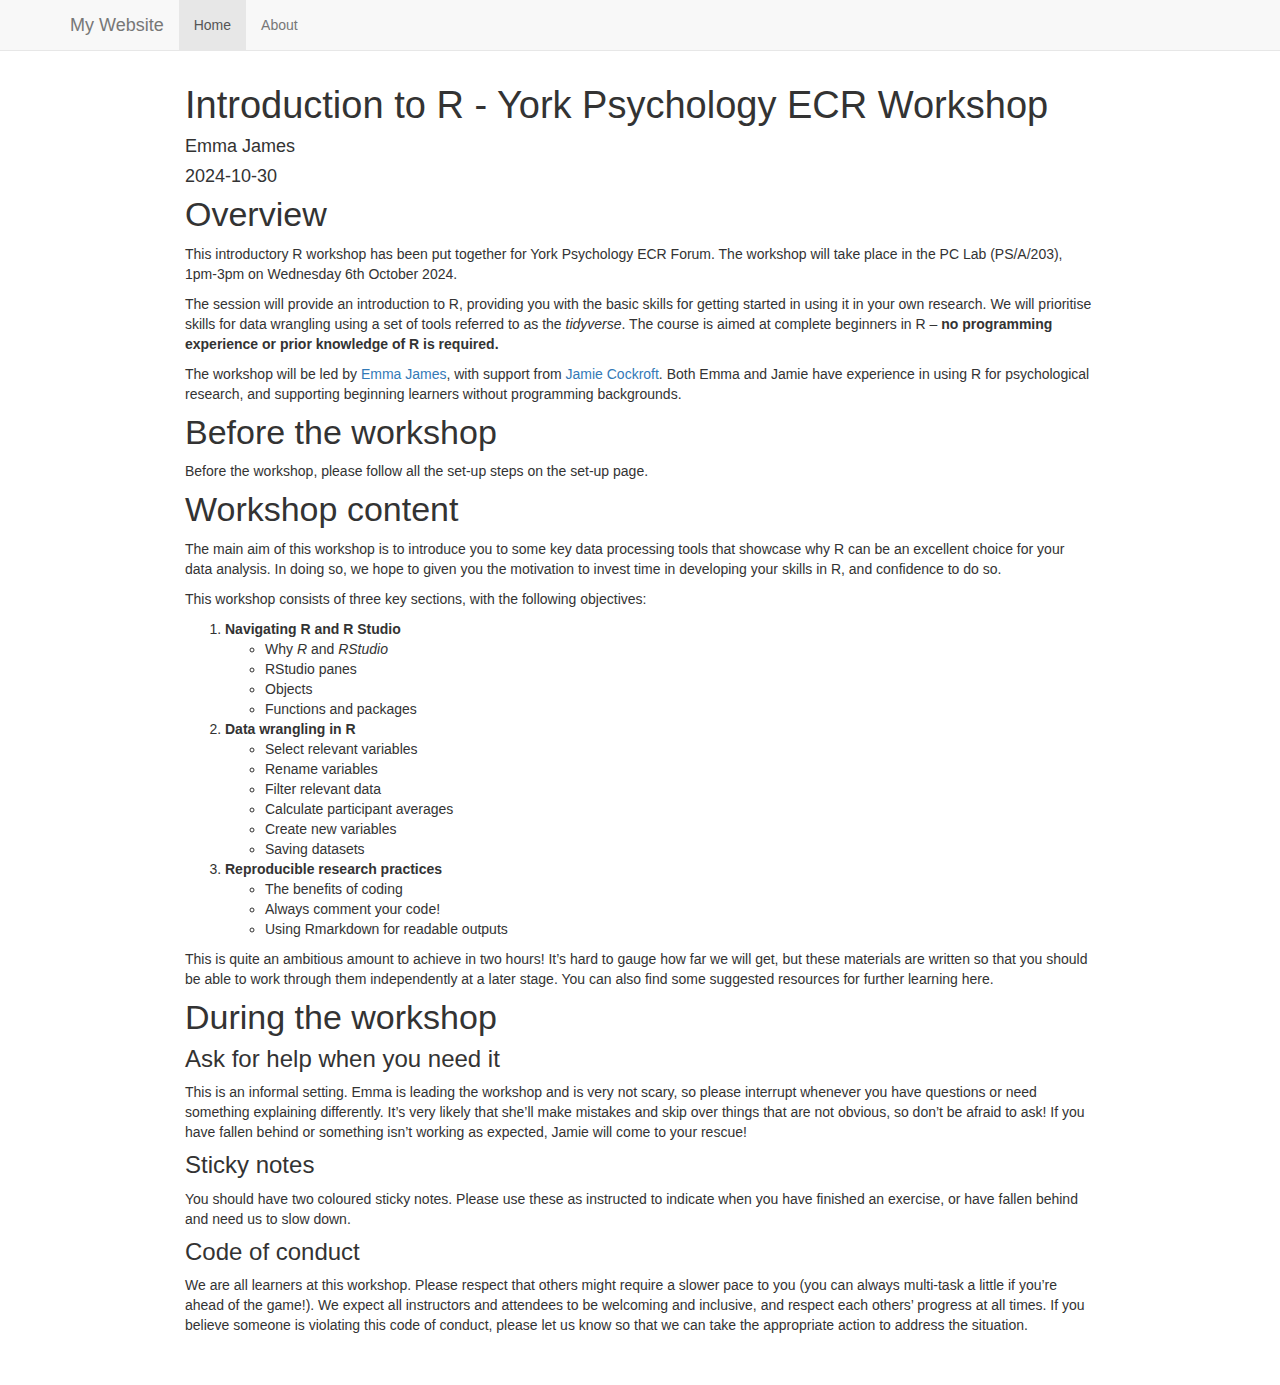
==== docs/index.html @ df0eefba "initial draft content" ====
<!DOCTYPE html>

<html>

<head>

<meta charset="utf-8" />
<meta name="generator" content="pandoc" />
<meta http-equiv="X-UA-Compatible" content="IE=EDGE" />


<meta name="author" content="Emma James" />

<meta name="date" content="2024-10-30" />

<title>Introduction to R - York Psychology ECR Workshop</title>

<script src="site_libs/header-attrs-2.27/header-attrs.js"></script>
<script src="site_libs/jquery-3.6.0/jquery-3.6.0.min.js"></script>
<meta name="viewport" content="width=device-width, initial-scale=1" />
<link href="site_libs/bootstrap-3.3.5/css/bootstrap.min.css" rel="stylesheet" />
<script src="site_libs/bootstrap-3.3.5/js/bootstrap.min.js"></script>
<script src="site_libs/bootstrap-3.3.5/shim/html5shiv.min.js"></script>
<script src="site_libs/bootstrap-3.3.5/shim/respond.min.js"></script>
<style>h1 {font-size: 34px;}
       h1.title {font-size: 38px;}
       h2 {font-size: 30px;}
       h3 {font-size: 24px;}
       h4 {font-size: 18px;}
       h5 {font-size: 16px;}
       h6 {font-size: 12px;}
       code {color: inherit; background-color: rgba(0, 0, 0, 0.04);}
       pre:not([class]) { background-color: white }</style>
<script src="site_libs/navigation-1.1/tabsets.js"></script>
<link href="site_libs/highlightjs-9.12.0/default.css" rel="stylesheet" />
<script src="site_libs/highlightjs-9.12.0/highlight.js"></script>

<style type="text/css">
  code{white-space: pre-wrap;}
  span.smallcaps{font-variant: small-caps;}
  span.underline{text-decoration: underline;}
  div.column{display: inline-block; vertical-align: top; width: 50%;}
  div.hanging-indent{margin-left: 1.5em; text-indent: -1.5em;}
  ul.task-list{list-style: none;}
    </style>

<style type="text/css">code{white-space: pre;}</style>
<script type="text/javascript">
if (window.hljs) {
  hljs.configure({languages: []});
  hljs.initHighlightingOnLoad();
  if (document.readyState && document.readyState === "complete") {
    window.setTimeout(function() { hljs.initHighlighting(); }, 0);
  }
}
</script>









<style type = "text/css">
.main-container {
  max-width: 940px;
  margin-left: auto;
  margin-right: auto;
}
img {
  max-width:100%;
}
.tabbed-pane {
  padding-top: 12px;
}
.html-widget {
  margin-bottom: 20px;
}
button.code-folding-btn:focus {
  outline: none;
}
summary {
  display: list-item;
}
details > summary > p:only-child {
  display: inline;
}
pre code {
  padding: 0;
}
</style>


<style type="text/css">
.dropdown-submenu {
  position: relative;
}
.dropdown-submenu>.dropdown-menu {
  top: 0;
  left: 100%;
  margin-top: -6px;
  margin-left: -1px;
  border-radius: 0 6px 6px 6px;
}
.dropdown-submenu:hover>.dropdown-menu {
  display: block;
}
.dropdown-submenu>a:after {
  display: block;
  content: " ";
  float: right;
  width: 0;
  height: 0;
  border-color: transparent;
  border-style: solid;
  border-width: 5px 0 5px 5px;
  border-left-color: #cccccc;
  margin-top: 5px;
  margin-right: -10px;
}
.dropdown-submenu:hover>a:after {
  border-left-color: #adb5bd;
}
.dropdown-submenu.pull-left {
  float: none;
}
.dropdown-submenu.pull-left>.dropdown-menu {
  left: -100%;
  margin-left: 10px;
  border-radius: 6px 0 6px 6px;
}
</style>

<script type="text/javascript">
// manage active state of menu based on current page
$(document).ready(function () {
  // active menu anchor
  href = window.location.pathname
  href = href.substr(href.lastIndexOf('/') + 1)
  if (href === "")
    href = "index.html";
  var menuAnchor = $('a[href="' + href + '"]');

  // mark the anchor link active (and if it's in a dropdown, also mark that active)
  var dropdown = menuAnchor.closest('li.dropdown');
  if (window.bootstrap) { // Bootstrap 4+
    menuAnchor.addClass('active');
    dropdown.find('> .dropdown-toggle').addClass('active');
  } else { // Bootstrap 3
    menuAnchor.parent().addClass('active');
    dropdown.addClass('active');
  }

  // Navbar adjustments
  var navHeight = $(".navbar").first().height() + 15;
  var style = document.createElement('style');
  var pt = "padding-top: " + navHeight + "px; ";
  var mt = "margin-top: -" + navHeight + "px; ";
  var css = "";
  // offset scroll position for anchor links (for fixed navbar)
  for (var i = 1; i <= 6; i++) {
    css += ".section h" + i + "{ " + pt + mt + "}\n";
  }
  style.innerHTML = "body {" + pt + "padding-bottom: 40px; }\n" + css;
  document.head.appendChild(style);
});
</script>

<!-- tabsets -->

<style type="text/css">
.tabset-dropdown > .nav-tabs {
  display: inline-table;
  max-height: 500px;
  min-height: 44px;
  overflow-y: auto;
  border: 1px solid #ddd;
  border-radius: 4px;
}

.tabset-dropdown > .nav-tabs > li.active:before, .tabset-dropdown > .nav-tabs.nav-tabs-open:before {
  content: "\e259";
  font-family: 'Glyphicons Halflings';
  display: inline-block;
  padding: 10px;
  border-right: 1px solid #ddd;
}

.tabset-dropdown > .nav-tabs.nav-tabs-open > li.active:before {
  content: "\e258";
  font-family: 'Glyphicons Halflings';
  border: none;
}

.tabset-dropdown > .nav-tabs > li.active {
  display: block;
}

.tabset-dropdown > .nav-tabs > li > a,
.tabset-dropdown > .nav-tabs > li > a:focus,
.tabset-dropdown > .nav-tabs > li > a:hover {
  border: none;
  display: inline-block;
  border-radius: 4px;
  background-color: transparent;
}

.tabset-dropdown > .nav-tabs.nav-tabs-open > li {
  display: block;
  float: none;
}

.tabset-dropdown > .nav-tabs > li {
  display: none;
}
</style>

<!-- code folding -->




</head>

<body>


<div class="container-fluid main-container">




<div class="navbar navbar-default  navbar-fixed-top" role="navigation">
  <div class="container">
    <div class="navbar-header">
      <button type="button" class="navbar-toggle collapsed" data-toggle="collapse" data-bs-toggle="collapse" data-target="#navbar" data-bs-target="#navbar">
        <span class="icon-bar"></span>
        <span class="icon-bar"></span>
        <span class="icon-bar"></span>
      </button>
      <a class="navbar-brand" href="index.html">My Website</a>
    </div>
    <div id="navbar" class="navbar-collapse collapse">
      <ul class="nav navbar-nav">
        <li>
  <a href="index.html">Home</a>
</li>
<li>
  <a href="about.html">About</a>
</li>
      </ul>
      <ul class="nav navbar-nav navbar-right">
        
      </ul>
    </div><!--/.nav-collapse -->
  </div><!--/.container -->
</div><!--/.navbar -->

<div id="header">



<h1 class="title toc-ignore">Introduction to R - York Psychology ECR
Workshop</h1>
<h4 class="author">Emma James</h4>
<h4 class="date">2024-10-30</h4>

</div>


<div id="overview" class="section level1">
<h1>Overview</h1>
<p>This introductory R workshop has been put together for York
Psychology ECR Forum. The workshop will take place in the PC Lab
(PS/A/203), 1pm-3pm on Wednesday 6th October 2024.</p>
<p>The session will provide an introduction to R, providing you with the
basic skills for getting started in using it in your own research. We
will prioritise skills for data wrangling using a set of tools referred
to as the <em>tidyverse</em>. The course is aimed at complete beginners
in R – <strong>no programming experience or prior knowledge of R is
required.</strong></p>
<p>The workshop will be led by <a
href="https://www.york.ac.uk/psychology/staff/academicstaff/james,-emma/">Emma
James</a>, with support from <a
href="https://www.york.ac.uk/psychology/staff/postdocs/cockcroft,-jamie/">Jamie
Cockroft</a>. Both Emma and Jamie have experience in using R for
psychological research, and supporting beginning learners without
programming backgrounds.</p>
</div>
<div id="before-the-workshop" class="section level1">
<h1>Before the workshop</h1>
<p>Before the workshop, please follow all the set-up steps on the set-up
page.</p>
</div>
<div id="workshop-content" class="section level1">
<h1>Workshop content</h1>
<p>The main aim of this workshop is to introduce you to some key data
processing tools that showcase why R can be an excellent choice for your
data analysis. In doing so, we hope to given you the motivation to
invest time in developing your skills in R, and confidence to do so.</p>
<p>This workshop consists of three key sections, with the following
objectives:</p>
<ol style="list-style-type: decimal">
<li><strong>Navigating R and R Studio</strong>
<ul>
<li>Why <em>R</em> and <em>RStudio</em></li>
<li>RStudio panes</li>
<li>Objects</li>
<li>Functions and packages</li>
</ul></li>
<li><strong>Data wrangling in R</strong>
<ul>
<li>Select relevant variables</li>
<li>Rename variables</li>
<li>Filter relevant data</li>
<li>Calculate participant averages</li>
<li>Create new variables</li>
<li>Saving datasets</li>
</ul></li>
<li><strong>Reproducible research practices</strong>
<ul>
<li>The benefits of coding</li>
<li>Always comment your code!</li>
<li>Using Rmarkdown for readable outputs</li>
</ul></li>
</ol>
<p>This is quite an ambitious amount to achieve in two hours! It’s hard
to gauge how far we will get, but these materials are written so that
you should be able to work through them independently at a later stage.
You can also find some suggested resources for further learning
here.</p>
</div>
<div id="during-the-workshop" class="section level1">
<h1>During the workshop</h1>
<div id="ask-for-help-when-you-need-it" class="section level3">
<h3>Ask for help when you need it</h3>
<p>This is an informal setting. Emma is leading the workshop and is very
not scary, so please interrupt whenever you have questions or need
something explaining differently. It’s very likely that she’ll make
mistakes and skip over things that are not obvious, so don’t be afraid
to ask! If you have fallen behind or something isn’t working as
expected, Jamie will come to your rescue!</p>
</div>
<div id="sticky-notes" class="section level3">
<h3>Sticky notes</h3>
<p>You should have two coloured sticky notes. Please use these as
instructed to indicate when you have finished an exercise, or have
fallen behind and need us to slow down.</p>
</div>
<div id="code-of-conduct" class="section level3">
<h3>Code of conduct</h3>
<p>We are all learners at this workshop. Please respect that others
might require a slower pace to you (you can always multi-task a little
if you’re ahead of the game!). We expect all instructors and attendees
to be welcoming and inclusive, and respect each others’ progress at all
times. If you believe someone is violating this code of conduct, please
let us know so that we can take the appropriate action to address the
situation.</p>
</div>
</div>




</div>

<script>

// add bootstrap table styles to pandoc tables
function bootstrapStylePandocTables() {
  $('tr.odd').parent('tbody').parent('table').addClass('table table-condensed');
}
$(document).ready(function () {
  bootstrapStylePandocTables();
});


</script>

<!-- tabsets -->

<script>
$(document).ready(function () {
  window.buildTabsets("TOC");
});

$(document).ready(function () {
  $('.tabset-dropdown > .nav-tabs > li').click(function () {
    $(this).parent().toggleClass('nav-tabs-open');
  });
});
</script>

<!-- code folding -->


<!-- dynamically load mathjax for compatibility with self-contained -->
<script>
  (function () {
    var script = document.createElement("script");
    script.type = "text/javascript";
    script.src  = "https://mathjax.rstudio.com/latest/MathJax.js?config=TeX-AMS-MML_HTMLorMML";
    document.getElementsByTagName("head")[0].appendChild(script);
  })();
</script>

</body>
</html>
---- docs/site_libs/highlightjs-9.12.0/default.css ----
.hljs-literal {
  color: #990073;
}

.hljs-number {
  color: #099;
}

.hljs-comment {
  color: #998;
  font-style: italic;
}

.hljs-keyword {
  color: #900;
  font-weight: bold;
}

.hljs-string {
  color: #d14;
}
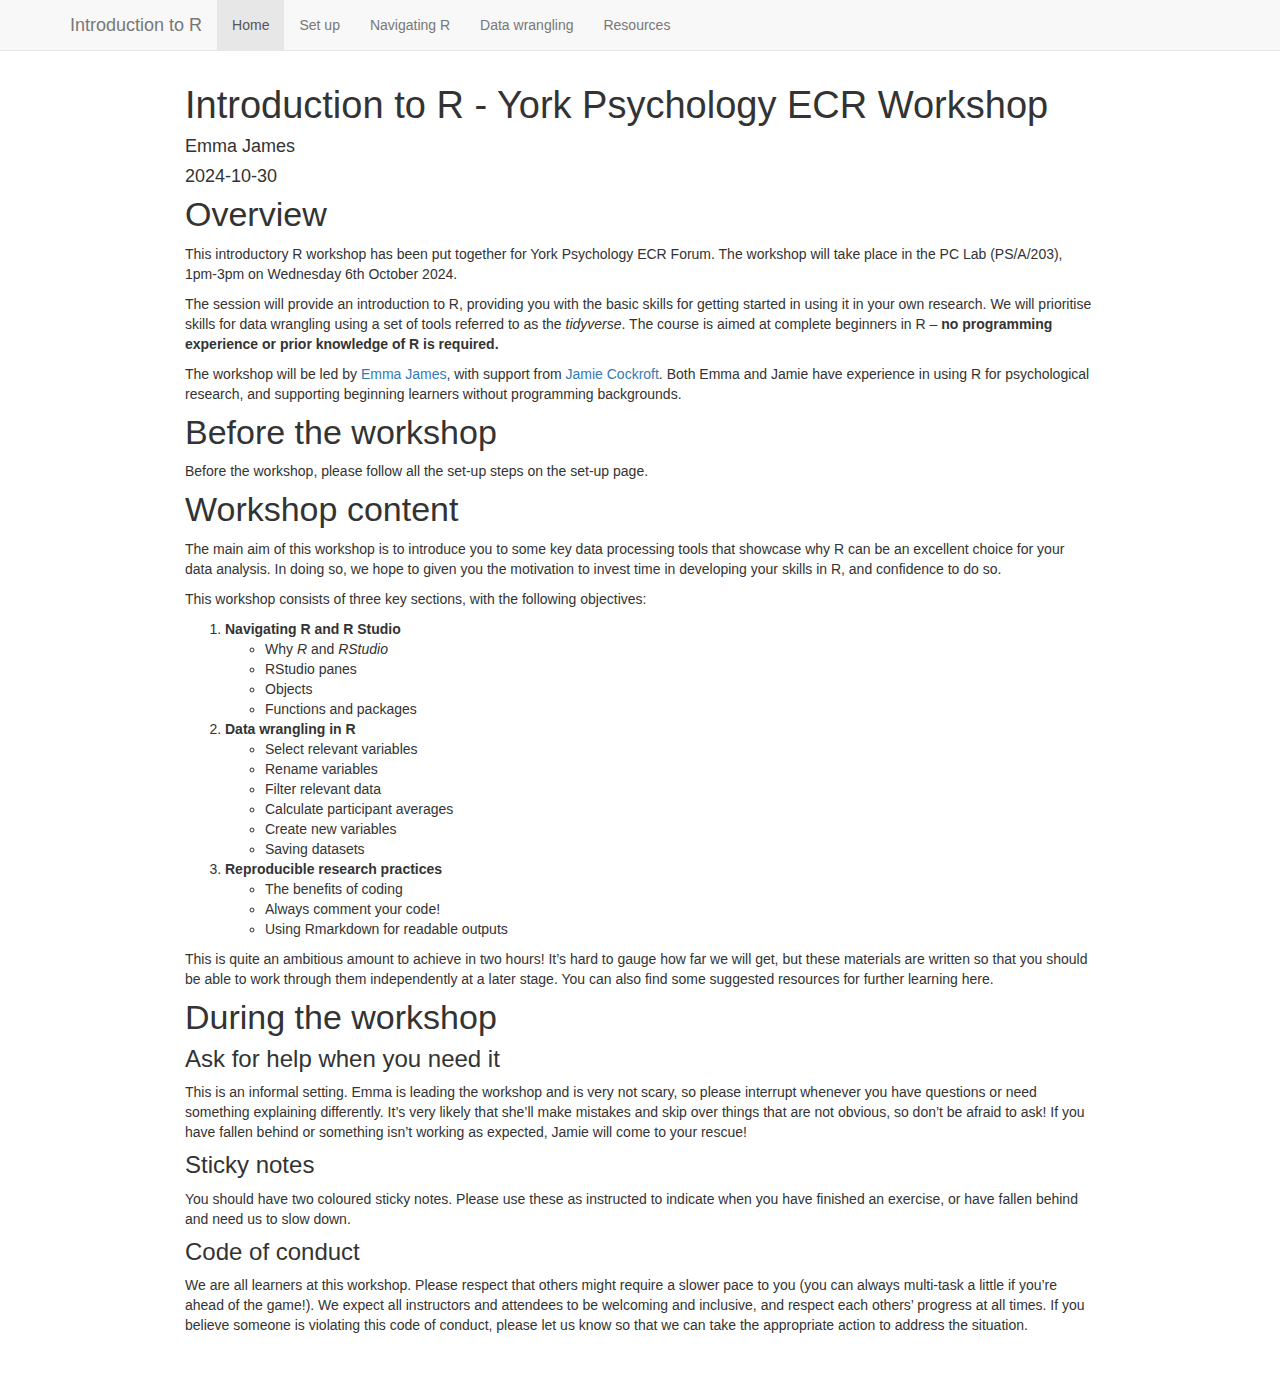
==== commit 596d8181: "re-rendered" ====
--- a/docs/index.html
+++ b/docs/index.html
@@ -240,7 +240,7 @@
         <span class="icon-bar"></span>
         <span class="icon-bar"></span>
       </button>
-      <a class="navbar-brand" href="index.html">My Website</a>
+      <a class="navbar-brand" href="index.html">Introduction to R</a>
     </div>
     <div id="navbar" class="navbar-collapse collapse">
       <ul class="nav navbar-nav">
@@ -248,7 +248,16 @@
   <a href="index.html">Home</a>
 </li>
 <li>
-  <a href="about.html">About</a>
+  <a href="setup.html">Set up</a>
+</li>
+<li>
+  <a href="navigating_R.html">Navigating R</a>
+</li>
+<li>
+  <a href="data_wrangling.html">Data wrangling</a>
+</li>
+<li>
+  <a href="resources.html">Resources</a>
 </li>
       </ul>
       <ul class="nav navbar-nav navbar-right">
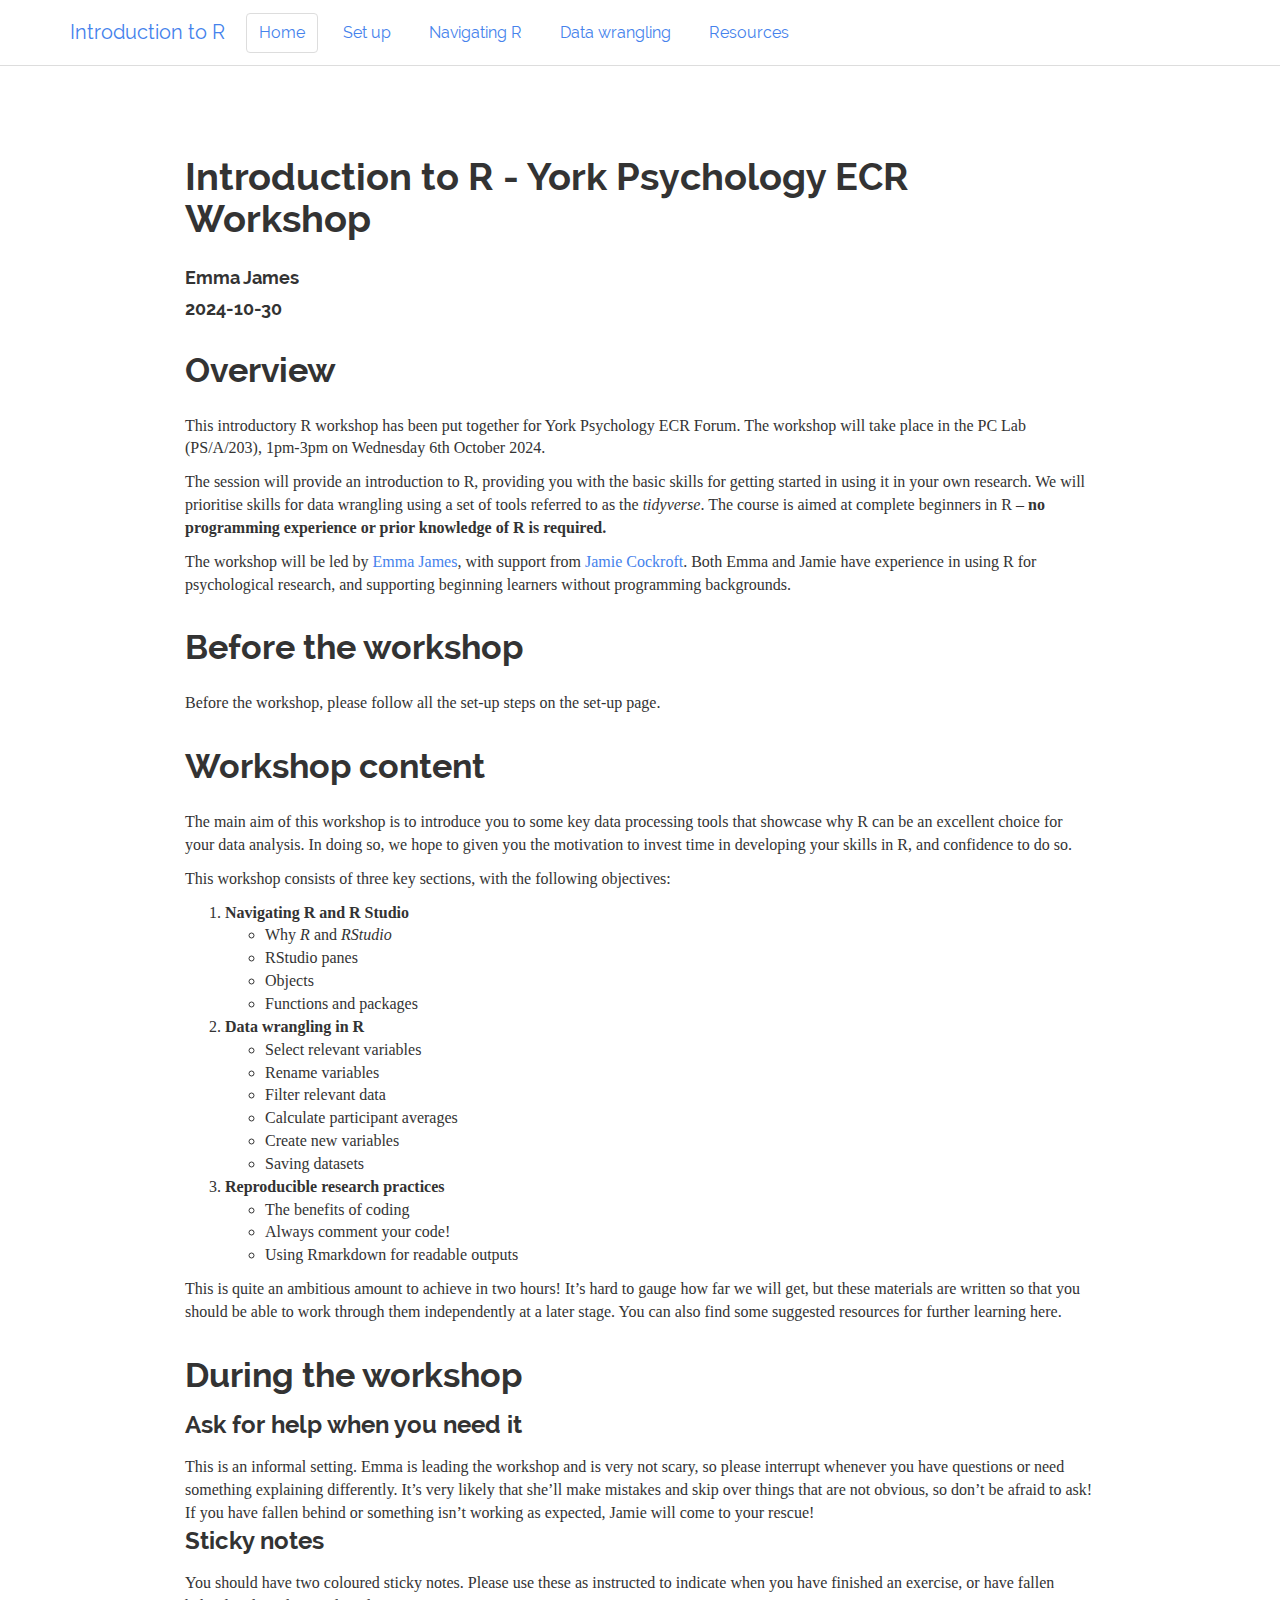
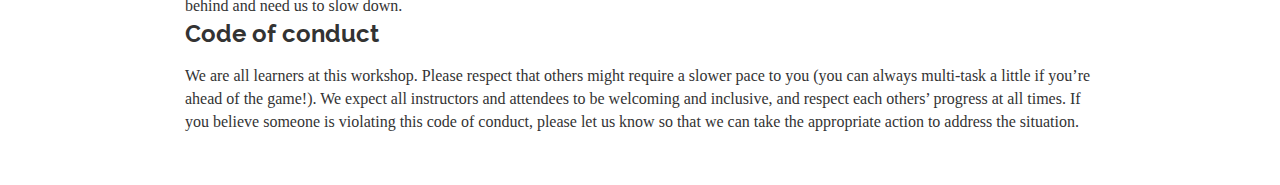
==== commit 34ec9112: "Re-rendered with site theme" ====
--- a/docs/index.html
+++ b/docs/index.html
@@ -18,7 +18,7 @@
 <script src="site_libs/header-attrs-2.27/header-attrs.js"></script>
 <script src="site_libs/jquery-3.6.0/jquery-3.6.0.min.js"></script>
 <meta name="viewport" content="width=device-width, initial-scale=1" />
-<link href="site_libs/bootstrap-3.3.5/css/bootstrap.min.css" rel="stylesheet" />
+<link href="site_libs/bootstrap-3.3.5/css/readable.min.css" rel="stylesheet" />
 <script src="site_libs/bootstrap-3.3.5/js/bootstrap.min.js"></script>
 <script src="site_libs/bootstrap-3.3.5/shim/html5shiv.min.js"></script>
 <script src="site_libs/bootstrap-3.3.5/shim/respond.min.js"></script>
@@ -60,6 +60,7 @@
 
 
 
+<link rel="stylesheet" href="style.css" type="text/css" />
 
 
 
--- a/docs/site_libs/bootstrap-3.3.5/css/readable.min.css
+++ b/docs/site_libs/bootstrap-3.3.5/css/readable.min.css
@@ -0,0 +1,24 @@
+@font-face {
+  font-family: 'Raleway';
+  font-style: normal;
+  font-weight: 400;
+  src: url(fonts/Raleway.ttf) format('truetype');
+}
+@font-face {
+  font-family: 'Raleway';
+  font-style: normal;
+  font-weight: 700;
+  src: url(fonts/RalewayBold.ttf) format('truetype');
+}
+
+/*!
+ * bootswatch v3.3.6
+ * Homepage: http://bootswatch.com
+ * Copyright 2012-2015 Thomas Park
+ * Licensed under MIT
+ * Based on Bootstrap
+*//*!
+ * Bootstrap v3.3.6 (http://getbootstrap.com)
+ * Copyright 2011-2015 Twitter, Inc.
+ * Licensed under MIT (https://github.com/twbs/bootstrap/blob/master/LICENSE)
+ *//*! normalize.css v3.0.3 | MIT License | github.com/necolas/normalize.css */html{font-family:sans-serif;-ms-text-size-adjust:100%;-webkit-text-size-adjust:100%}body{margin:0}article,aside,details,figcaption,figure,footer,header,hgroup,main,menu,nav,section,summary{display:block}audio,canvas,progress,video{display:inline-block;vertical-align:baseline}audio:not([controls]){display:none;height:0}[hidden],template{display:none}a{background-color:transparent}a:active,a:hover{outline:0}abbr[title]{border-bottom:1px dotted}b,strong{font-weight:bold}dfn{font-style:italic}h1{font-size:2em;margin:0.67em 0}mark{background:#ff0;color:#000}small{font-size:80%}sub,sup{font-size:75%;line-height:0;position:relative;vertical-align:baseline}sup{top:-0.5em}sub{bottom:-0.25em}img{border:0}svg:not(:root){overflow:hidden}figure{margin:1em 40px}hr{-webkit-box-sizing:content-box;-moz-box-sizing:content-box;box-sizing:content-box;height:0}pre{overflow:auto}code,kbd,pre,samp{font-family:monospace, monospace;font-size:1em}button,input,optgroup,select,textarea{color:inherit;font:inherit;margin:0}button{overflow:visible}button,select{text-transform:none}button,html input[type="button"],input[type="reset"],input[type="submit"]{-webkit-appearance:button;cursor:pointer}button[disabled],html input[disabled]{cursor:default}button::-moz-focus-inner,input::-moz-focus-inner{border:0;padding:0}input{line-height:normal}input[type="checkbox"],input[type="radio"]{-webkit-box-sizing:border-box;-moz-box-sizing:border-box;box-sizing:border-box;padding:0}input[type="number"]::-webkit-inner-spin-button,input[type="number"]::-webkit-outer-spin-button{height:auto}input[type="search"]{-webkit-appearance:textfield;-webkit-box-sizing:content-box;-moz-box-sizing:content-box;box-sizing:content-box}input[type="search"]::-webkit-search-cancel-button,input[type="search"]::-webkit-search-decoration{-webkit-appearance:none}fieldset{border:1px solid #c0c0c0;margin:0 2px;padding:0.35em 0.625em 0.75em}legend{border:0;padding:0}textarea{overflow:auto}optgroup{font-weight:bold}table{border-collapse:collapse;border-spacing:0}td,th{padding:0}/*! Source: https://github.com/h5bp/html5-boilerplate/blob/master/src/css/main.css */@media print{*,*:before,*:after{background:transparent !important;color:#000 !important;-webkit-box-shadow:none !important;box-shadow:none !important;text-shadow:none !important}a,a:visited{text-decoration:underline}a[href]:after{content:" (" attr(href) ")"}abbr[title]:after{content:" (" attr(title) ")"}a[href^="#"]:after,a[href^="javascript:"]:after{content:""}pre,blockquote{border:1px solid #999;page-break-inside:avoid}thead{display:table-header-group}tr,img{page-break-inside:avoid}img{max-width:100% !important}p,h2,h3{orphans:3;widows:3}h2,h3{page-break-after:avoid}.navbar{display:none}.btn>.caret,.dropup>.btn>.caret{border-top-color:#000 !important}.label{border:1px solid #000}.table{border-collapse:collapse !important}.table td,.table th{background-color:#fff !important}.table-bordered th,.table-bordered td{border:1px solid #ddd !important}}@font-face{font-family:'Glyphicons Halflings';src:url('../fonts/glyphicons-halflings-regular.eot');src:url('../fonts/glyphicons-halflings-regular.eot?#iefix') format('embedded-opentype'),url('../fonts/glyphicons-halflings-regular.woff') format('woff'),url('../fonts/glyphicons-halflings-regular.ttf') format('truetype'),url('../fonts/glyphicons-halflings-regular.svg#glyphicons_halflingsregular') format('svg')}.glyphicon{position:relative;top:1px;display:inline-block;font-family:'Glyphicons Halflings';font-style:normal;font-weight:normal;line-height:1;-webkit-font-smoothing:antialiased;-moz-osx-font-smoothing:grayscale}.glyphicon-asterisk:before{content:"\002a"}.glyphicon-plus:before{content:"\002b"}.glyphicon-euro:before,.glyphicon-eur:before{content:"\20ac"}.glyphicon-minus:before{content:"\2212"}.glyphicon-cloud:before{content:"\2601"}.glyphicon-envelope:before{content:"\2709"}.glyphicon-pencil:before{content:"\270f"}.glyphicon-glass:before{content:"\e001"}.glyphicon-music:before{content:"\e002"}.glyphicon-search:before{content:"\e003"}.glyphicon-heart:before{content:"\e005"}.glyphicon-star:before{content:"\e006"}.glyphicon-star-empty:before{content:"\e007"}.glyphicon-user:before{content:"\e008"}.glyphicon-film:before{content:"\e009"}.glyphicon-th-large:before{content:"\e010"}.glyphicon-th:before{content:"\e011"}.glyphicon-th-list:before{content:"\e012"}.glyphicon-ok:before{content:"\e013"}.glyphicon-remove:before{content:"\e014"}.glyphicon-zoom-in:before{content:"\e015"}.glyphicon-zoom-out:before{content:"\e016"}.glyphicon-off:before{content:"\e017"}.glyphicon-signal:before{content:"\e018"}.glyphicon-cog:before{content:"\e019"}.glyphicon-trash:before{content:"\e020"}.glyphicon-home:before{content:"\e021"}.glyphicon-file:before{content:"\e022"}.glyphicon-time:before{content:"\e023"}.glyphicon-road:before{content:"\e024"}.glyphicon-download-alt:before{content:"\e025"}.glyphicon-download:before{content:"\e026"}.glyphicon-upload:before{content:"\e027"}.glyphicon-inbox:before{content:"\e028"}.glyphicon-play-circle:before{content:"\e029"}.glyphicon-repeat:before{content:"\e030"}.glyphicon-refresh:before{content:"\e031"}.glyphicon-list-alt:before{content:"\e032"}.glyphicon-lock:before{content:"\e033"}.glyphicon-flag:before{content:"\e034"}.glyphicon-headphones:before{content:"\e035"}.glyphicon-volume-off:before{content:"\e036"}.glyphicon-volume-down:before{content:"\e037"}.glyphicon-volume-up:before{content:"\e038"}.glyphicon-qrcode:before{content:"\e039"}.glyphicon-barcode:before{content:"\e040"}.glyphicon-tag:before{content:"\e041"}.glyphicon-tags:before{content:"\e042"}.glyphicon-book:before{content:"\e043"}.glyphicon-bookmark:before{content:"\e044"}.glyphicon-print:before{content:"\e045"}.glyphicon-camera:before{content:"\e046"}.glyphicon-font:before{content:"\e047"}.glyphicon-bold:before{content:"\e048"}.glyphicon-italic:before{content:"\e049"}.glyphicon-text-height:before{content:"\e050"}.glyphicon-text-width:before{content:"\e051"}.glyphicon-align-left:before{content:"\e052"}.glyphicon-align-center:before{content:"\e053"}.glyphicon-align-right:before{content:"\e054"}.glyphicon-align-justify:before{content:"\e055"}.glyphicon-list:before{content:"\e056"}.glyphicon-indent-left:before{content:"\e057"}.glyphicon-indent-right:before{content:"\e058"}.glyphicon-facetime-video:before{content:"\e059"}.glyphicon-picture:before{content:"\e060"}.glyphicon-map-marker:before{content:"\e062"}.glyphicon-adjust:before{content:"\e063"}.glyphicon-tint:before{content:"\e064"}.glyphicon-edit:before{content:"\e065"}.glyphicon-share:before{content:"\e066"}.glyphicon-check:before{content:"\e067"}.glyphicon-move:before{content:"\e068"}.glyphicon-step-backward:before{content:"\e069"}.glyphicon-fast-backward:before{content:"\e070"}.glyphicon-backward:before{content:"\e071"}.glyphicon-play:before{content:"\e072"}.glyphicon-pause:before{content:"\e073"}.glyphicon-stop:before{content:"\e074"}.glyphicon-forward:before{content:"\e075"}.glyphicon-fast-forward:before{content:"\e076"}.glyphicon-step-forward:before{content:"\e077"}.glyphicon-eject:before{content:"\e078"}.glyphicon-chevron-left:before{content:"\e079"}.glyphicon-chevron-right:before{content:"\e080"}.glyphicon-plus-sign:before{content:"\e081"}.glyphicon-minus-sign:before{content:"\e082"}.glyphicon-remove-sign:before{content:"\e083"}.glyphicon-ok-sign:before{content:"\e084"}.glyphicon-question-sign:before{content:"\e085"}.glyphicon-info-sign:before{content:"\e086"}.glyphicon-screenshot:before{content:"\e087"}.glyphicon-remove-circle:before{content:"\e088"}.glyphicon-ok-circle:before{content:"\e089"}.glyphicon-ban-circle:before{content:"\e090"}.glyphicon-arrow-left:before{content:"\e091"}.glyphicon-arrow-right:before{content:"\e092"}.glyphicon-arrow-up:before{content:"\e093"}.glyphicon-arrow-down:before{content:"\e094"}.glyphicon-share-alt:before{content:"\e095"}.glyphicon-resize-full:before{content:"\e096"}.glyphicon-resize-small:before{content:"\e097"}.glyphicon-exclamation-sign:before{content:"\e101"}.glyphicon-gift:before{content:"\e102"}.glyphicon-leaf:before{content:"\e103"}.glyphicon-fire:before{content:"\e104"}.glyphicon-eye-open:before{content:"\e105"}.glyphicon-eye-close:before{content:"\e106"}.glyphicon-warning-sign:before{content:"\e107"}.glyphicon-plane:before{content:"\e108"}.glyphicon-calendar:before{content:"\e109"}.glyphicon-random:before{content:"\e110"}.glyphicon-comment:before{content:"\e111"}.glyphicon-magnet:before{content:"\e112"}.glyphicon-chevron-up:before{content:"\e113"}.glyphicon-chevron-down:before{content:"\e114"}.glyphicon-retweet:before{content:"\e115"}.glyphicon-shopping-cart:before{content:"\e116"}.glyphicon-folder-close:before{content:"\e117"}.glyphicon-folder-open:before{content:"\e118"}.glyphicon-resize-vertical:before{content:"\e119"}.glyphicon-resize-horizontal:before{content:"\e120"}.glyphicon-hdd:before{content:"\e121"}.glyphicon-bullhorn:before{content:"\e122"}.glyphicon-bell:before{content:"\e123"}.glyphicon-certificate:before{content:"\e124"}.glyphicon-thumbs-up:before{content:"\e125"}.glyphicon-thumbs-down:before{content:"\e126"}.glyphicon-hand-right:before{content:"\e127"}.glyphicon-hand-left:before{content:"\e128"}.glyphicon-hand-up:before{content:"\e129"}.glyphicon-hand-down:before{content:"\e130"}.glyphicon-circle-arrow-right:before{content:"\e131"}.glyphicon-circle-arrow-left:before{content:"\e132"}.glyphicon-circle-arrow-up:before{content:"\e133"}.glyphicon-circle-arrow-down:before{content:"\e134"}.glyphicon-globe:before{content:"\e135"}.glyphicon-wrench:before{content:"\e136"}.glyphicon-tasks:before{content:"\e137"}.glyphicon-filter:before{content:"\e138"}.glyphicon-briefcase:before{content:"\e139"}.glyphicon-fullscreen:before{content:"\e140"}.glyphicon-dashboard:before{content:"\e141"}.glyphicon-paperclip:before{content:"\e142"}.glyphicon-heart-empty:before{content:"\e143"}.glyphicon-link:before{content:"\e144"}.glyphicon-phone:before{content:"\e145"}.glyphicon-pushpin:before{content:"\e146"}.glyphicon-usd:before{content:"\e148"}.glyphicon-gbp:before{content:"\e149"}.glyphicon-sort:before{content:"\e150"}.glyphicon-sort-by-alphabet:before{content:"\e151"}.glyphicon-sort-by-alphabet-alt:before{content:"\e152"}.glyphicon-sort-by-order:before{content:"\e153"}.glyphicon-sort-by-order-alt:before{content:"\e154"}.glyphicon-sort-by-attributes:before{content:"\e155"}.glyphicon-sort-by-attributes-alt:before{content:"\e156"}.glyphicon-unchecked:before{content:"\e157"}.glyphicon-expand:before{content:"\e158"}.glyphicon-collapse-down:before{content:"\e159"}.glyphicon-collapse-up:before{content:"\e160"}.glyphicon-log-in:before{content:"\e161"}.glyphicon-flash:before{content:"\e162"}.glyphicon-log-out:before{content:"\e163"}.glyphicon-new-window:before{content:"\e164"}.glyphicon-record:before{content:"\e165"}.glyphicon-save:before{content:"\e166"}.glyphicon-open:before{content:"\e167"}.glyphicon-saved:before{content:"\e168"}.glyphicon-import:before{content:"\e169"}.glyphicon-export:before{content:"\e170"}.glyphicon-send:before{content:"\e171"}.glyphicon-floppy-disk:before{content:"\e172"}.glyphicon-floppy-saved:before{content:"\e173"}.glyphicon-floppy-remove:before{content:"\e174"}.glyphicon-floppy-save:before{content:"\e175"}.glyphicon-floppy-open:before{content:"\e176"}.glyphicon-credit-card:before{content:"\e177"}.glyphicon-transfer:before{content:"\e178"}.glyphicon-cutlery:before{content:"\e179"}.glyphicon-header:before{content:"\e180"}.glyphicon-compressed:before{content:"\e181"}.glyphicon-earphone:before{content:"\e182"}.glyphicon-phone-alt:before{content:"\e183"}.glyphicon-tower:before{content:"\e184"}.glyphicon-stats:before{content:"\e185"}.glyphicon-sd-video:before{content:"\e186"}.glyphicon-hd-video:before{content:"\e187"}.glyphicon-subtitles:before{content:"\e188"}.glyphicon-sound-stereo:before{content:"\e189"}.glyphicon-sound-dolby:before{content:"\e190"}.glyphicon-sound-5-1:before{content:"\e191"}.glyphicon-sound-6-1:before{content:"\e192"}.glyphicon-sound-7-1:before{content:"\e193"}.glyphicon-copyright-mark:before{content:"\e194"}.glyphicon-registration-mark:before{content:"\e195"}.glyphicon-cloud-download:before{content:"\e197"}.glyphicon-cloud-upload:before{content:"\e198"}.glyphicon-tree-conifer:before{content:"\e199"}.glyphicon-tree-deciduous:before{content:"\e200"}.glyphicon-cd:before{content:"\e201"}.glyphicon-save-file:before{content:"\e202"}.glyphicon-open-file:before{content:"\e203"}.glyphicon-level-up:before{content:"\e204"}.glyphicon-copy:before{content:"\e205"}.glyphicon-paste:before{content:"\e206"}.glyphicon-alert:before{content:"\e209"}.glyphicon-equalizer:before{content:"\e210"}.glyphicon-king:before{content:"\e211"}.glyphicon-queen:before{content:"\e212"}.glyphicon-pawn:before{content:"\e213"}.glyphicon-bishop:before{content:"\e214"}.glyphicon-knight:before{content:"\e215"}.glyphicon-baby-formula:before{content:"\e216"}.glyphicon-tent:before{content:"\26fa"}.glyphicon-blackboard:before{content:"\e218"}.glyphicon-bed:before{content:"\e219"}.glyphicon-apple:before{content:"\f8ff"}.glyphicon-erase:before{content:"\e221"}.glyphicon-hourglass:before{content:"\231b"}.glyphicon-lamp:before{content:"\e223"}.glyphicon-duplicate:before{content:"\e224"}.glyphicon-piggy-bank:before{content:"\e225"}.glyphicon-scissors:before{content:"\e226"}.glyphicon-bitcoin:before{content:"\e227"}.glyphicon-btc:before{content:"\e227"}.glyphicon-xbt:before{content:"\e227"}.glyphicon-yen:before{content:"\00a5"}.glyphicon-jpy:before{content:"\00a5"}.glyphicon-ruble:before{content:"\20bd"}.glyphicon-rub:before{content:"\20bd"}.glyphicon-scale:before{content:"\e230"}.glyphicon-ice-lolly:before{content:"\e231"}.glyphicon-ice-lolly-tasted:before{content:"\e232"}.glyphicon-education:before{content:"\e233"}.glyphicon-option-horizontal:before{content:"\e234"}.glyphicon-option-vertical:before{content:"\e235"}.glyphicon-menu-hamburger:before{content:"\e236"}.glyphicon-modal-window:before{content:"\e237"}.glyphicon-oil:before{content:"\e238"}.glyphicon-grain:before{content:"\e239"}.glyphicon-sunglasses:before{content:"\e240"}.glyphicon-text-size:before{content:"\e241"}.glyphicon-text-color:before{content:"\e242"}.glyphicon-text-background:before{content:"\e243"}.glyphicon-object-align-top:before{content:"\e244"}.glyphicon-object-align-bottom:before{content:"\e245"}.glyphicon-object-align-horizontal:before{content:"\e246"}.glyphicon-object-align-left:before{content:"\e247"}.glyphicon-object-align-vertical:before{content:"\e248"}.glyphicon-object-align-right:before{content:"\e249"}.glyphicon-triangle-right:before{content:"\e250"}.glyphicon-triangle-left:before{content:"\e251"}.glyphicon-triangle-bottom:before{content:"\e252"}.glyphicon-triangle-top:before{content:"\e253"}.glyphicon-console:before{content:"\e254"}.glyphicon-superscript:before{content:"\e255"}.glyphicon-subscript:before{content:"\e256"}.glyphicon-menu-left:before{content:"\e257"}.glyphicon-menu-right:before{content:"\e258"}.glyphicon-menu-down:before{content:"\e259"}.glyphicon-menu-up:before{content:"\e260"}*{-webkit-box-sizing:border-box;-moz-box-sizing:border-box;box-sizing:border-box}*:before,*:after{-webkit-box-sizing:border-box;-moz-box-sizing:border-box;box-sizing:border-box}html{font-size:10px;-webkit-tap-highlight-color:rgba(0,0,0,0)}body{font-family:Georgia,"Times New Roman",Times,serif;font-size:16px;line-height:1.42857143;color:#333333;background-color:#ffffff}input,button,select,textarea{font-family:inherit;font-size:inherit;line-height:inherit}a{color:#4582ec;text-decoration:none}a:hover,a:focus{color:#134fb8;text-decoration:underline}a:focus{outline:thin dotted;outline:5px auto -webkit-focus-ring-color;outline-offset:-2px}figure{margin:0}img{vertical-align:middle}.img-responsive,.thumbnail>img,.thumbnail a>img,.carousel-inner>.item>img,.carousel-inner>.item>a>img{display:block;max-width:100%;height:auto}.img-rounded{border-radius:6px}.img-thumbnail{padding:4px;line-height:1.42857143;background-color:#ffffff;border:1px solid #dddddd;border-radius:4px;-webkit-transition:all .2s ease-in-out;-o-transition:all .2s ease-in-out;transition:all .2s ease-in-out;display:inline-block;max-width:100%;height:auto}.img-circle{border-radius:50%}hr{margin-top:22px;margin-bottom:22px;border:0;border-top:1px solid #eeeeee}.sr-only{position:absolute;width:1px;height:1px;margin:-1px;padding:0;overflow:hidden;clip:rect(0, 0, 0, 0);border:0}.sr-only-focusable:active,.sr-only-focusable:focus{position:static;width:auto;height:auto;margin:0;overflow:visible;clip:auto}[role="button"]{cursor:pointer}h1,h2,h3,h4,h5,h6,.h1,.h2,.h3,.h4,.h5,.h6{font-family:"Raleway","Helvetica Neue",Helvetica,Arial,sans-serif;font-weight:bold;line-height:1.1;color:inherit}h1 small,h2 small,h3 small,h4 small,h5 small,h6 small,.h1 small,.h2 small,.h3 small,.h4 small,.h5 small,.h6 small,h1 .small,h2 .small,h3 .small,h4 .small,h5 .small,h6 .small,.h1 .small,.h2 .small,.h3 .small,.h4 .small,.h5 .small,.h6 .small{font-weight:normal;line-height:1;color:#b3b3b3}h1,.h1,h2,.h2,h3,.h3{margin-top:22px;margin-bottom:11px}h1 small,.h1 small,h2 small,.h2 small,h3 small,.h3 small,h1 .small,.h1 .small,h2 .small,.h2 .small,h3 .small,.h3 .small{font-size:65%}h4,.h4,h5,.h5,h6,.h6{margin-top:11px;margin-bottom:11px}h4 small,.h4 small,h5 small,.h5 small,h6 small,.h6 small,h4 .small,.h4 .small,h5 .small,.h5 .small,h6 .small,.h6 .small{font-size:75%}h1,.h1{font-size:41px}h2,.h2{font-size:34px}h3,.h3{font-size:28px}h4,.h4{font-size:20px}h5,.h5{font-size:16px}h6,.h6{font-size:14px}p{margin:0 0 11px}.lead{margin-bottom:22px;font-size:18px;font-weight:300;line-height:1.4}@media (min-width:768px){.lead{font-size:24px}}small,.small{font-size:87%}mark,.mark{background-color:#fcf8e3;padding:.2em}.text-left{text-align:left}.text-right{text-align:right}.text-center{text-align:center}.text-justify{text-align:justify}.text-nowrap{white-space:nowrap}.text-lowercase{text-transform:lowercase}.text-uppercase{text-transform:uppercase}.text-capitalize{text-transform:capitalize}.text-muted{color:#b3b3b3}.text-primary{color:#4582ec}a.text-primary:hover,a.text-primary:focus{color:#1863e6}.text-success{color:#3fad46}a.text-success:hover,a.text-success:focus{color:#318837}.text-info{color:#5bc0de}a.text-info:hover,a.text-info:focus{color:#31b0d5}.text-warning{color:#f0ad4e}a.text-warning:hover,a.text-warning:focus{color:#ec971f}.text-danger{color:#d9534f}a.text-danger:hover,a.text-danger:focus{color:#c9302c}.bg-primary{color:#fff;background-color:#4582ec}a.bg-primary:hover,a.bg-primary:focus{background-color:#1863e6}.bg-success{background-color:#dff0d8}a.bg-success:hover,a.bg-success:focus{background-color:#c1e2b3}.bg-info{background-color:#d9edf7}a.bg-info:hover,a.bg-info:focus{background-color:#afd9ee}.bg-warning{background-color:#fcf8e3}a.bg-warning:hover,a.bg-warning:focus{background-color:#f7ecb5}.bg-danger{background-color:#f2dede}a.bg-danger:hover,a.bg-danger:focus{background-color:#e4b9b9}.page-header{padding-bottom:10px;margin:44px 0 22px;border-bottom:1px solid #dddddd}ul,ol{margin-top:0;margin-bottom:11px}ul ul,ol ul,ul ol,ol ol{margin-bottom:0}.list-unstyled{padding-left:0;list-style:none}.list-inline{padding-left:0;list-style:none;margin-left:-5px}.list-inline>li{display:inline-block;padding-left:5px;padding-right:5px}dl{margin-top:0;margin-bottom:22px}dt,dd{line-height:1.42857143}dt{font-weight:bold}dd{margin-left:0}@media (min-width:768px){.dl-horizontal dt{float:left;width:160px;clear:left;text-align:right;overflow:hidden;text-overflow:ellipsis;white-space:nowrap}.dl-horizontal dd{margin-left:180px}}abbr[title],abbr[data-original-title]{cursor:help;border-bottom:1px dotted #b3b3b3}.initialism{font-size:90%;text-transform:uppercase}blockquote{padding:11px 22px;margin:0 0 22px;font-size:20px;border-left:5px solid #4582ec}blockquote p:last-child,blockquote ul:last-child,blockquote ol:last-child{margin-bottom:0}blockquote footer,blockquote small,blockquote .small{display:block;font-size:80%;line-height:1.42857143;color:#333333}blockquote footer:before,blockquote small:before,blockquote .small:before{content:'\2014 \00A0'}.blockquote-reverse,blockquote.pull-right{padding-right:15px;padding-left:0;border-right:5px solid #4582ec;border-left:0;text-align:right}.blockquote-reverse footer:before,blockquote.pull-right footer:before,.blockquote-reverse small:before,blockquote.pull-right small:before,.blockquote-reverse .small:before,blockquote.pull-right .small:before{content:''}.blockquote-reverse footer:after,blockquote.pull-right footer:after,.blockquote-reverse small:after,blockquote.pull-right small:after,.blockquote-reverse .small:after,blockquote.pull-right .small:after{content:'\00A0 \2014'}address{margin-bottom:22px;font-style:normal;line-height:1.42857143}code,kbd,pre,samp{font-family:monospace}code{padding:2px 4px;font-size:90%;color:#c7254e;background-color:#f9f2f4;border-radius:4px}kbd{padding:2px 4px;font-size:90%;color:#ffffff;background-color:#333333;border-radius:3px;-webkit-box-shadow:inset 0 -1px 0 rgba(0,0,0,0.25);box-shadow:inset 0 -1px 0 rgba(0,0,0,0.25)}kbd kbd{padding:0;font-size:100%;font-weight:bold;-webkit-box-shadow:none;box-shadow:none}pre{display:block;padding:10.5px;margin:0 0 11px;font-size:15px;line-height:1.42857143;word-break:break-all;word-wrap:break-word;color:#333333;background-color:#f5f5f5;border:1px solid #cccccc;border-radius:4px}pre code{padding:0;font-size:inherit;color:inherit;white-space:pre-wrap;background-color:transparent;border-radius:0}.pre-scrollable{max-height:340px;overflow-y:scroll}.container{margin-right:auto;margin-left:auto;padding-left:15px;padding-right:15px}@media (min-width:768px){.container{width:750px}}@media (min-width:992px){.container{width:970px}}@media (min-width:1200px){.container{width:1170px}}.container-fluid{margin-right:auto;margin-left:auto;padding-left:15px;padding-right:15px}.row{margin-left:-15px;margin-right:-15px}.col-xs-1,.col-sm-1,.col-md-1,.col-lg-1,.col-xs-2,.col-sm-2,.col-md-2,.col-lg-2,.col-xs-3,.col-sm-3,.col-md-3,.col-lg-3,.col-xs-4,.col-sm-4,.col-md-4,.col-lg-4,.col-xs-5,.col-sm-5,.col-md-5,.col-lg-5,.col-xs-6,.col-sm-6,.col-md-6,.col-lg-6,.col-xs-7,.col-sm-7,.col-md-7,.col-lg-7,.col-xs-8,.col-sm-8,.col-md-8,.col-lg-8,.col-xs-9,.col-sm-9,.col-md-9,.col-lg-9,.col-xs-10,.col-sm-10,.col-md-10,.col-lg-10,.col-xs-11,.col-sm-11,.col-md-11,.col-lg-11,.col-xs-12,.col-sm-12,.col-md-12,.col-lg-12{position:relative;min-height:1px;padding-left:15px;padding-right:15px}.col-xs-1,.col-xs-2,.col-xs-3,.col-xs-4,.col-xs-5,.col-xs-6,.col-xs-7,.col-xs-8,.col-xs-9,.col-xs-10,.col-xs-11,.col-xs-12{float:left}.col-xs-12{width:100%}.col-xs-11{width:91.66666667%}.col-xs-10{width:83.33333333%}.col-xs-9{width:75%}.col-xs-8{width:66.66666667%}.col-xs-7{width:58.33333333%}.col-xs-6{width:50%}.col-xs-5{width:41.66666667%}.col-xs-4{width:33.33333333%}.col-xs-3{width:25%}.col-xs-2{width:16.66666667%}.col-xs-1{width:8.33333333%}.col-xs-pull-12{right:100%}.col-xs-pull-11{right:91.66666667%}.col-xs-pull-10{right:83.33333333%}.col-xs-pull-9{right:75%}.col-xs-pull-8{right:66.66666667%}.col-xs-pull-7{right:58.33333333%}.col-xs-pull-6{right:50%}.col-xs-pull-5{right:41.66666667%}.col-xs-pull-4{right:33.33333333%}.col-xs-pull-3{right:25%}.col-xs-pull-2{right:16.66666667%}.col-xs-pull-1{right:8.33333333%}.col-xs-pull-0{right:auto}.col-xs-push-12{left:100%}.col-xs-push-11{left:91.66666667%}.col-xs-push-10{left:83.33333333%}.col-xs-push-9{left:75%}.col-xs-push-8{left:66.66666667%}.col-xs-push-7{left:58.33333333%}.col-xs-push-6{left:50%}.col-xs-push-5{left:41.66666667%}.col-xs-push-4{left:33.33333333%}.col-xs-push-3{left:25%}.col-xs-push-2{left:16.66666667%}.col-xs-push-1{left:8.33333333%}.col-xs-push-0{left:auto}.col-xs-offset-12{margin-left:100%}.col-xs-offset-11{margin-left:91.66666667%}.col-xs-offset-10{margin-left:83.33333333%}.col-xs-offset-9{margin-left:75%}.col-xs-offset-8{margin-left:66.66666667%}.col-xs-offset-7{margin-left:58.33333333%}.col-xs-offset-6{margin-left:50%}.col-xs-offset-5{margin-left:41.66666667%}.col-xs-offset-4{margin-left:33.33333333%}.col-xs-offset-3{margin-left:25%}.col-xs-offset-2{margin-left:16.66666667%}.col-xs-offset-1{margin-left:8.33333333%}.col-xs-offset-0{margin-left:0%}@media (min-width:768px){.col-sm-1,.col-sm-2,.col-sm-3,.col-sm-4,.col-sm-5,.col-sm-6,.col-sm-7,.col-sm-8,.col-sm-9,.col-sm-10,.col-sm-11,.col-sm-12{float:left}.col-sm-12{width:100%}.col-sm-11{width:91.66666667%}.col-sm-10{width:83.33333333%}.col-sm-9{width:75%}.col-sm-8{width:66.66666667%}.col-sm-7{width:58.33333333%}.col-sm-6{width:50%}.col-sm-5{width:41.66666667%}.col-sm-4{width:33.33333333%}.col-sm-3{width:25%}.col-sm-2{width:16.66666667%}.col-sm-1{width:8.33333333%}.col-sm-pull-12{right:100%}.col-sm-pull-11{right:91.66666667%}.col-sm-pull-10{right:83.33333333%}.col-sm-pull-9{right:75%}.col-sm-pull-8{right:66.66666667%}.col-sm-pull-7{right:58.33333333%}.col-sm-pull-6{right:50%}.col-sm-pull-5{right:41.66666667%}.col-sm-pull-4{right:33.33333333%}.col-sm-pull-3{right:25%}.col-sm-pull-2{right:16.66666667%}.col-sm-pull-1{right:8.33333333%}.col-sm-pull-0{right:auto}.col-sm-push-12{left:100%}.col-sm-push-11{left:91.66666667%}.col-sm-push-10{left:83.33333333%}.col-sm-push-9{left:75%}.col-sm-push-8{left:66.66666667%}.col-sm-push-7{left:58.33333333%}.col-sm-push-6{left:50%}.col-sm-push-5{left:41.66666667%}.col-sm-push-4{left:33.33333333%}.col-sm-push-3{left:25%}.col-sm-push-2{left:16.66666667%}.col-sm-push-1{left:8.33333333%}.col-sm-push-0{left:auto}.col-sm-offset-12{margin-left:100%}.col-sm-offset-11{margin-left:91.66666667%}.col-sm-offset-10{margin-left:83.33333333%}.col-sm-offset-9{margin-left:75%}.col-sm-offset-8{margin-left:66.66666667%}.col-sm-offset-7{margin-left:58.33333333%}.col-sm-offset-6{margin-left:50%}.col-sm-offset-5{margin-left:41.66666667%}.col-sm-offset-4{margin-left:33.33333333%}.col-sm-offset-3{margin-left:25%}.col-sm-offset-2{margin-left:16.66666667%}.col-sm-offset-1{margin-left:8.33333333%}.col-sm-offset-0{margin-left:0%}}@media (min-width:992px){.col-md-1,.col-md-2,.col-md-3,.col-md-4,.col-md-5,.col-md-6,.col-md-7,.col-md-8,.col-md-9,.col-md-10,.col-md-11,.col-md-12{float:left}.col-md-12{width:100%}.col-md-11{width:91.66666667%}.col-md-10{width:83.33333333%}.col-md-9{width:75%}.col-md-8{width:66.66666667%}.col-md-7{width:58.33333333%}.col-md-6{width:50%}.col-md-5{width:41.66666667%}.col-md-4{width:33.33333333%}.col-md-3{width:25%}.col-md-2{width:16.66666667%}.col-md-1{width:8.33333333%}.col-md-pull-12{right:100%}.col-md-pull-11{right:91.66666667%}.col-md-pull-10{right:83.33333333%}.col-md-pull-9{right:75%}.col-md-pull-8{right:66.66666667%}.col-md-pull-7{right:58.33333333%}.col-md-pull-6{right:50%}.col-md-pull-5{right:41.66666667%}.col-md-pull-4{right:33.33333333%}.col-md-pull-3{right:25%}.col-md-pull-2{right:16.66666667%}.col-md-pull-1{right:8.33333333%}.col-md-pull-0{right:auto}.col-md-push-12{left:100%}.col-md-push-11{left:91.66666667%}.col-md-push-10{left:83.33333333%}.col-md-push-9{left:75%}.col-md-push-8{left:66.66666667%}.col-md-push-7{left:58.33333333%}.col-md-push-6{left:50%}.col-md-push-5{left:41.66666667%}.col-md-push-4{left:33.33333333%}.col-md-push-3{left:25%}.col-md-push-2{left:16.66666667%}.col-md-push-1{left:8.33333333%}.col-md-push-0{left:auto}.col-md-offset-12{margin-left:100%}.col-md-offset-11{margin-left:91.66666667%}.col-md-offset-10{margin-left:83.33333333%}.col-md-offset-9{margin-left:75%}.col-md-offset-8{margin-left:66.66666667%}.col-md-offset-7{margin-left:58.33333333%}.col-md-offset-6{margin-left:50%}.col-md-offset-5{margin-left:41.66666667%}.col-md-offset-4{margin-left:33.33333333%}.col-md-offset-3{margin-left:25%}.col-md-offset-2{margin-left:16.66666667%}.col-md-offset-1{margin-left:8.33333333%}.col-md-offset-0{margin-left:0%}}@media (min-width:1200px){.col-lg-1,.col-lg-2,.col-lg-3,.col-lg-4,.col-lg-5,.col-lg-6,.col-lg-7,.col-lg-8,.col-lg-9,.col-lg-10,.col-lg-11,.col-lg-12{float:left}.col-lg-12{width:100%}.col-lg-11{width:91.66666667%}.col-lg-10{width:83.33333333%}.col-lg-9{width:75%}.col-lg-8{width:66.66666667%}.col-lg-7{width:58.33333333%}.col-lg-6{width:50%}.col-lg-5{width:41.66666667%}.col-lg-4{width:33.33333333%}.col-lg-3{width:25%}.col-lg-2{width:16.66666667%}.col-lg-1{width:8.33333333%}.col-lg-pull-12{right:100%}.col-lg-pull-11{right:91.66666667%}.col-lg-pull-10{right:83.33333333%}.col-lg-pull-9{right:75%}.col-lg-pull-8{right:66.66666667%}.col-lg-pull-7{right:58.33333333%}.col-lg-pull-6{right:50%}.col-lg-pull-5{right:41.66666667%}.col-lg-pull-4{right:33.33333333%}.col-lg-pull-3{right:25%}.col-lg-pull-2{right:16.66666667%}.col-lg-pull-1{right:8.33333333%}.col-lg-pull-0{right:auto}.col-lg-push-12{left:100%}.col-lg-push-11{left:91.66666667%}.col-lg-push-10{left:83.33333333%}.col-lg-push-9{left:75%}.col-lg-push-8{left:66.66666667%}.col-lg-push-7{left:58.33333333%}.col-lg-push-6{left:50%}.col-lg-push-5{left:41.66666667%}.col-lg-push-4{left:33.33333333%}.col-lg-push-3{left:25%}.col-lg-push-2{left:16.66666667%}.col-lg-push-1{left:8.33333333%}.col-lg-push-0{left:auto}.col-lg-offset-12{margin-left:100%}.col-lg-offset-11{margin-left:91.66666667%}.col-lg-offset-10{margin-left:83.33333333%}.col-lg-offset-9{margin-left:75%}.col-lg-offset-8{margin-left:66.66666667%}.col-lg-offset-7{margin-left:58.33333333%}.col-lg-offset-6{margin-left:50%}.col-lg-offset-5{margin-left:41.66666667%}.col-lg-offset-4{margin-left:33.33333333%}.col-lg-offset-3{margin-left:25%}.col-lg-offset-2{margin-left:16.66666667%}.col-lg-offset-1{margin-left:8.33333333%}.col-lg-offset-0{margin-left:0%}}table{background-color:transparent}caption{padding-top:8px;padding-bottom:8px;color:#b3b3b3;text-align:left}th{}.table{width:100%;max-width:100%;margin-bottom:22px}.table>thead>tr>th,.table>tbody>tr>th,.table>tfoot>tr>th,.table>thead>tr>td,.table>tbody>tr>td,.table>tfoot>tr>td{padding:8px;line-height:1.42857143;vertical-align:top;border-top:1px solid #dddddd}.table>thead>tr>th{vertical-align:bottom;border-bottom:2px solid #dddddd}.table>caption+thead>tr:first-child>th,.table>colgroup+thead>tr:first-child>th,.table>thead:first-child>tr:first-child>th,.table>caption+thead>tr:first-child>td,.table>colgroup+thead>tr:first-child>td,.table>thead:first-child>tr:first-child>td{border-top:0}.table>tbody+tbody{border-top:2px solid #dddddd}.table .table{background-color:#ffffff}.table-condensed>thead>tr>th,.table-condensed>tbody>tr>th,.table-condensed>tfoot>tr>th,.table-condensed>thead>tr>td,.table-condensed>tbody>tr>td,.table-condensed>tfoot>tr>td{padding:5px}.table-bordered{border:1px solid #dddddd}.table-bordered>thead>tr>th,.table-bordered>tbody>tr>th,.table-bordered>tfoot>tr>th,.table-bordered>thead>tr>td,.table-bordered>tbody>tr>td,.table-bordered>tfoot>tr>td{border:1px solid #dddddd}.table-bordered>thead>tr>th,.table-bordered>thead>tr>td{border-bottom-width:2px}.table-striped>tbody>tr:nth-of-type(odd){background-color:#f9f9f9}.table-hover>tbody>tr:hover{background-color:#f5f5f5}table col[class*="col-"]{position:static;float:none;display:table-column}table td[class*="col-"],table th[class*="col-"]{position:static;float:none;display:table-cell}.table>thead>tr>td.active,.table>tbody>tr>td.active,.table>tfoot>tr>td.active,.table>thead>tr>th.active,.table>tbody>tr>th.active,.table>tfoot>tr>th.active,.table>thead>tr.active>td,.table>tbody>tr.active>td,.table>tfoot>tr.active>td,.table>thead>tr.active>th,.table>tbody>tr.active>th,.table>tfoot>tr.active>th{background-color:#f5f5f5}.table-hover>tbody>tr>td.active:hover,.table-hover>tbody>tr>th.active:hover,.table-hover>tbody>tr.active:hover>td,.table-hover>tbody>tr:hover>.active,.table-hover>tbody>tr.active:hover>th{background-color:#e8e8e8}.table>thead>tr>td.success,.table>tbody>tr>td.success,.table>tfoot>tr>td.success,.table>thead>tr>th.success,.table>tbody>tr>th.success,.table>tfoot>tr>th.success,.table>thead>tr.success>td,.table>tbody>tr.success>td,.table>tfoot>tr.success>td,.table>thead>tr.success>th,.table>tbody>tr.success>th,.table>tfoot>tr.success>th{background-color:#dff0d8}.table-hover>tbody>tr>td.success:hover,.table-hover>tbody>tr>th.success:hover,.table-hover>tbody>tr.success:hover>td,.table-hover>tbody>tr:hover>.success,.table-hover>tbody>tr.success:hover>th{background-color:#d0e9c6}.table>thead>tr>td.info,.table>tbody>tr>td.info,.table>tfoot>tr>td.info,.table>thead>tr>th.info,.table>tbody>tr>th.info,.table>tfoot>tr>th.info,.table>thead>tr.info>td,.table>tbody>tr.info>td,.table>tfoot>tr.info>td,.table>thead>tr.info>th,.table>tbody>tr.info>th,.table>tfoot>tr.info>th{background-color:#d9edf7}.table-hover>tbody>tr>td.info:hover,.table-hover>tbody>tr>th.info:hover,.table-hover>tbody>tr.info:hover>td,.table-hover>tbody>tr:hover>.info,.table-hover>tbody>tr.info:hover>th{background-color:#c4e3f3}.table>thead>tr>td.warning,.table>tbody>tr>td.warning,.table>tfoot>tr>td.warning,.table>thead>tr>th.warning,.table>tbody>tr>th.warning,.table>tfoot>tr>th.warning,.table>thead>tr.warning>td,.table>tbody>tr.warning>td,.table>tfoot>tr.warning>td,.table>thead>tr.warning>th,.table>tbody>tr.warning>th,.table>tfoot>tr.warning>th{background-color:#fcf8e3}.table-hover>tbody>tr>td.warning:hover,.table-hover>tbody>tr>th.warning:hover,.table-hover>tbody>tr.warning:hover>td,.table-hover>tbody>tr:hover>.warning,.table-hover>tbody>tr.warning:hover>th{background-color:#faf2cc}.table>thead>tr>td.danger,.table>tbody>tr>td.danger,.table>tfoot>tr>td.danger,.table>thead>tr>th.danger,.table>tbody>tr>th.danger,.table>tfoot>tr>th.danger,.table>thead>tr.danger>td,.table>tbody>tr.danger>td,.table>tfoot>tr.danger>td,.table>thead>tr.danger>th,.table>tbody>tr.danger>th,.table>tfoot>tr.danger>th{background-color:#f2dede}.table-hover>tbody>tr>td.danger:hover,.table-hover>tbody>tr>th.danger:hover,.table-hover>tbody>tr.danger:hover>td,.table-hover>tbody>tr:hover>.danger,.table-hover>tbody>tr.danger:hover>th{background-color:#ebcccc}.table-responsive{overflow-x:auto;min-height:0.01%}@media screen and (max-width:767px){.table-responsive{width:100%;margin-bottom:16.5px;overflow-y:hidden;-ms-overflow-style:-ms-autohiding-scrollbar;border:1px solid #dddddd}.table-responsive>.table{margin-bottom:0}.table-responsive>.table>thead>tr>th,.table-responsive>.table>tbody>tr>th,.table-responsive>.table>tfoot>tr>th,.table-responsive>.table>thead>tr>td,.table-responsive>.table>tbody>tr>td,.table-responsive>.table>tfoot>tr>td{white-space:nowrap}.table-responsive>.table-bordered{border:0}.table-responsive>.table-bordered>thead>tr>th:first-child,.table-responsive>.table-bordered>tbody>tr>th:first-child,.table-responsive>.table-bordered>tfoot>tr>th:first-child,.table-responsive>.table-bordered>thead>tr>td:first-child,.table-responsive>.table-bordered>tbody>tr>td:first-child,.table-responsive>.table-bordered>tfoot>tr>td:first-child{border-left:0}.table-responsive>.table-bordered>thead>tr>th:last-child,.table-responsive>.table-bordered>tbody>tr>th:last-child,.table-responsive>.table-bordered>tfoot>tr>th:last-child,.table-responsive>.table-bordered>thead>tr>td:last-child,.table-responsive>.table-bordered>tbody>tr>td:last-child,.table-responsive>.table-bordered>tfoot>tr>td:last-child{border-right:0}.table-responsive>.table-bordered>tbody>tr:last-child>th,.table-responsive>.table-bordered>tfoot>tr:last-child>th,.table-responsive>.table-bordered>tbody>tr:last-child>td,.table-responsive>.table-bordered>tfoot>tr:last-child>td{border-bottom:0}}fieldset{padding:0;margin:0;border:0;min-width:0}legend{display:block;width:100%;padding:0;margin-bottom:22px;font-size:24px;line-height:inherit;color:#333333;border:0;border-bottom:1px solid #e5e5e5}label{display:inline-block;max-width:100%;margin-bottom:5px;font-weight:bold}input[type="search"]{-webkit-box-sizing:border-box;-moz-box-sizing:border-box;box-sizing:border-box}input[type="radio"],input[type="checkbox"]{margin:4px 0 0;margin-top:1px \9;line-height:normal}input[type="file"]{display:block}input[type="range"]{display:block;width:100%}select[multiple],select[size]{height:auto}input[type="file"]:focus,input[type="radio"]:focus,input[type="checkbox"]:focus{outline:thin dotted;outline:5px auto -webkit-focus-ring-color;outline-offset:-2px}output{display:block;padding-top:9px;font-size:16px;line-height:1.42857143;color:#333333}.form-control{display:block;width:100%;height:40px;padding:8px 12px;font-size:16px;line-height:1.42857143;color:#333333;background-color:#ffffff;background-image:none;border:1px solid #dddddd;border-radius:4px;-webkit-box-shadow:inset 0 1px 1px rgba(0,0,0,0.075);box-shadow:inset 0 1px 1px rgba(0,0,0,0.075);-webkit-transition:border-color ease-in-out .15s,-webkit-box-shadow ease-in-out .15s;-o-transition:border-color ease-in-out .15s,box-shadow ease-in-out .15s;transition:border-color ease-in-out .15s,box-shadow ease-in-out .15s}.form-control:focus{border-color:#66afe9;outline:0;-webkit-box-shadow:inset 0 1px 1px rgba(0,0,0,0.075),0 0 8px rgba(102,175,233,0.6);box-shadow:inset 0 1px 1px rgba(0,0,0,0.075),0 0 8px rgba(102,175,233,0.6)}.form-control::-moz-placeholder{color:#b3b3b3;opacity:1}.form-control:-ms-input-placeholder{color:#b3b3b3}.form-control::-webkit-input-placeholder{color:#b3b3b3}.form-control::-ms-expand{border:0;background-color:transparent}.form-control[disabled],.form-control[readonly],fieldset[disabled] .form-control{background-color:#eeeeee;opacity:1}.form-control[disabled],fieldset[disabled] .form-control{cursor:not-allowed}textarea.form-control{height:auto}input[type="search"]{-webkit-appearance:none}@media screen and (-webkit-min-device-pixel-ratio:0){input[type="date"].form-control,input[type="time"].form-control,input[type="datetime-local"].form-control,input[type="month"].form-control{line-height:40px}input[type="date"].input-sm,input[type="time"].input-sm,input[type="datetime-local"].input-sm,input[type="month"].input-sm,.input-group-sm input[type="date"],.input-group-sm input[type="time"],.input-group-sm input[type="datetime-local"],.input-group-sm input[type="month"]{line-height:33px}input[type="date"].input-lg,input[type="time"].input-lg,input[type="datetime-local"].input-lg,input[type="month"].input-lg,.input-group-lg input[type="date"],.input-group-lg input[type="time"],.input-group-lg input[type="datetime-local"],.input-group-lg input[type="month"]{line-height:57px}}.form-group{margin-bottom:15px}.radio,.checkbox{position:relative;display:block;margin-top:10px;margin-bottom:10px}.radio label,.checkbox label{min-height:22px;padding-left:20px;margin-bottom:0;font-weight:normal;cursor:pointer}.radio input[type="radio"],.radio-inline input[type="radio"],.checkbox input[type="checkbox"],.checkbox-inline input[type="checkbox"]{position:absolute;margin-left:-20px;margin-top:4px \9}.radio+.radio,.checkbox+.checkbox{margin-top:-5px}.radio-inline,.checkbox-inline{position:relative;display:inline-block;padding-left:20px;margin-bottom:0;vertical-align:middle;font-weight:normal;cursor:pointer}.radio-inline+.radio-inline,.checkbox-inline+.checkbox-inline{margin-top:0;margin-left:10px}input[type="radio"][disabled],input[type="checkbox"][disabled],input[type="radio"].disabled,input[type="checkbox"].disabled,fieldset[disabled] input[type="radio"],fieldset[disabled] input[type="checkbox"]{cursor:not-allowed}.radio-inline.disabled,.checkbox-inline.disabled,fieldset[disabled] .radio-inline,fieldset[disabled] .checkbox-inline{cursor:not-allowed}.radio.disabled label,.checkbox.disabled label,fieldset[disabled] .radio label,fieldset[disabled] .checkbox label{cursor:not-allowed}.form-control-static{padding-top:9px;padding-bottom:9px;margin-bottom:0;min-height:38px}.form-control-static.input-lg,.form-control-static.input-sm{padding-left:0;padding-right:0}.input-sm{height:33px;padding:5px 10px;font-size:14px;line-height:1.5;border-radius:3px}select.input-sm{height:33px;line-height:33px}textarea.input-sm,select[multiple].input-sm{height:auto}.form-group-sm .form-control{height:33px;padding:5px 10px;font-size:14px;line-height:1.5;border-radius:3px}.form-group-sm select.form-control{height:33px;line-height:33px}.form-group-sm textarea.form-control,.form-group-sm select[multiple].form-control{height:auto}.form-group-sm .form-control-static{height:33px;min-height:36px;padding:6px 10px;font-size:14px;line-height:1.5}.input-lg{height:57px;padding:14px 16px;font-size:20px;line-height:1.3333333;border-radius:6px}select.input-lg{height:57px;line-height:57px}textarea.input-lg,select[multiple].input-lg{height:auto}.form-group-lg .form-control{height:57px;padding:14px 16px;font-size:20px;line-height:1.3333333;border-radius:6px}.form-group-lg select.form-control{height:57px;line-height:57px}.form-group-lg textarea.form-control,.form-group-lg select[multiple].form-control{height:auto}.form-group-lg .form-control-static{height:57px;min-height:42px;padding:15px 16px;font-size:20px;line-height:1.3333333}.has-feedback{position:relative}.has-feedback .form-control{padding-right:50px}.form-control-feedback{position:absolute;top:0;right:0;z-index:2;display:block;width:40px;height:40px;line-height:40px;text-align:center;pointer-events:none}.input-lg+.form-control-feedback,.input-group-lg+.form-control-feedback,.form-group-lg .form-control+.form-control-feedback{width:57px;height:57px;line-height:57px}.input-sm+.form-control-feedback,.input-group-sm+.form-control-feedback,.form-group-sm .form-control+.form-control-feedback{width:33px;height:33px;line-height:33px}.has-success .help-block,.has-success .control-label,.has-success .radio,.has-success .checkbox,.has-success .radio-inline,.has-success .checkbox-inline,.has-success.radio label,.has-success.checkbox label,.has-success.radio-inline label,.has-success.checkbox-inline label{color:#3fad46}.has-success .form-control{border-color:#3fad46;-webkit-box-shadow:inset 0 1px 1px rgba(0,0,0,0.075);box-shadow:inset 0 1px 1px rgba(0,0,0,0.075)}.has-success .form-control:focus{border-color:#318837;-webkit-box-shadow:inset 0 1px 1px rgba(0,0,0,0.075),0 0 6px #81d186;box-shadow:inset 0 1px 1px rgba(0,0,0,0.075),0 0 6px #81d186}.has-success .input-group-addon{color:#3fad46;border-color:#3fad46;background-color:#dff0d8}.has-success .form-control-feedback{color:#3fad46}.has-warning .help-block,.has-warning .control-label,.has-warning .radio,.has-warning .checkbox,.has-warning .radio-inline,.has-warning .checkbox-inline,.has-warning.radio label,.has-warning.checkbox label,.has-warning.radio-inline label,.has-warning.checkbox-inline label{color:#f0ad4e}.has-warning .form-control{border-color:#f0ad4e;-webkit-box-shadow:inset 0 1px 1px rgba(0,0,0,0.075);box-shadow:inset 0 1px 1px rgba(0,0,0,0.075)}.has-warning .form-control:focus{border-color:#ec971f;-webkit-box-shadow:inset 0 1px 1px rgba(0,0,0,0.075),0 0 6px #f8d9ac;box-shadow:inset 0 1px 1px rgba(0,0,0,0.075),0 0 6px #f8d9ac}.has-warning .input-group-addon{color:#f0ad4e;border-color:#f0ad4e;background-color:#fcf8e3}.has-warning .form-control-feedback{color:#f0ad4e}.has-error .help-block,.has-error .control-label,.has-error .radio,.has-error .checkbox,.has-error .radio-inline,.has-error .checkbox-inline,.has-error.radio label,.has-error.checkbox label,.has-error.radio-inline label,.has-error.checkbox-inline label{color:#d9534f}.has-error .form-control{border-color:#d9534f;-webkit-box-shadow:inset 0 1px 1px rgba(0,0,0,0.075);box-shadow:inset 0 1px 1px rgba(0,0,0,0.075)}.has-error .form-control:focus{border-color:#c9302c;-webkit-box-shadow:inset 0 1px 1px rgba(0,0,0,0.075),0 0 6px #eba5a3;box-shadow:inset 0 1px 1px rgba(0,0,0,0.075),0 0 6px #eba5a3}.has-error .input-group-addon{color:#d9534f;border-color:#d9534f;background-color:#f2dede}.has-error .form-control-feedback{color:#d9534f}.has-feedback label~.form-control-feedback{top:27px}.has-feedback label.sr-only~.form-control-feedback{top:0}.help-block{display:block;margin-top:5px;margin-bottom:10px;color:#737373}@media (min-width:768px){.form-inline .form-group{display:inline-block;margin-bottom:0;vertical-align:middle}.form-inline .form-control{display:inline-block;width:auto;vertical-align:middle}.form-inline .form-control-static{display:inline-block}.form-inline .input-group{display:inline-table;vertical-align:middle}.form-inline .input-group .input-group-addon,.form-inline .input-group .input-group-btn,.form-inline .input-group .form-control{width:auto}.form-inline .input-group>.form-control{width:100%}.form-inline .control-label{margin-bottom:0;vertical-align:middle}.form-inline .radio,.form-inline .checkbox{display:inline-block;margin-top:0;margin-bottom:0;vertical-align:middle}.form-inline .radio label,.form-inline .checkbox label{padding-left:0}.form-inline .radio input[type="radio"],.form-inline .checkbox input[type="checkbox"]{position:relative;margin-left:0}.form-inline .has-feedback .form-control-feedback{top:0}}.form-horizontal .radio,.form-horizontal .checkbox,.form-horizontal .radio-inline,.form-horizontal .checkbox-inline{margin-top:0;margin-bottom:0;padding-top:9px}.form-horizontal .radio,.form-horizontal .checkbox{min-height:31px}.form-horizontal .form-group{margin-left:-15px;margin-right:-15px}@media (min-width:768px){.form-horizontal .control-label{text-align:right;margin-bottom:0;padding-top:9px}}.form-horizontal .has-feedback .form-control-feedback{right:15px}@media (min-width:768px){.form-horizontal .form-group-lg .control-label{padding-top:15px;font-size:20px}}@media (min-width:768px){.form-horizontal .form-group-sm .control-label{padding-top:6px;font-size:14px}}.btn{display:inline-block;margin-bottom:0;font-weight:normal;text-align:center;vertical-align:middle;-ms-touch-action:manipulation;touch-action:manipulation;cursor:pointer;background-image:none;border:1px solid transparent;white-space:nowrap;padding:8px 12px;font-size:16px;line-height:1.42857143;border-radius:4px;-webkit-user-select:none;-moz-user-select:none;-ms-user-select:none;user-select:none}.btn:focus,.btn:active:focus,.btn.active:focus,.btn.focus,.btn:active.focus,.btn.active.focus{outline:thin dotted;outline:5px auto -webkit-focus-ring-color;outline-offset:-2px}.btn:hover,.btn:focus,.btn.focus{color:#333333;text-decoration:none}.btn:active,.btn.active{outline:0;background-image:none;-webkit-box-shadow:inset 0 3px 5px rgba(0,0,0,0.125);box-shadow:inset 0 3px 5px rgba(0,0,0,0.125)}.btn.disabled,.btn[disabled],fieldset[disabled] .btn{cursor:not-allowed;opacity:0.65;filter:alpha(opacity=65);-webkit-box-shadow:none;box-shadow:none}a.btn.disabled,fieldset[disabled] a.btn{pointer-events:none}.btn-default{color:#333333;background-color:#ffffff;border-color:#dddddd}.btn-default:focus,.btn-default.focus{color:#333333;background-color:#e6e6e6;border-color:#9d9d9d}.btn-default:hover{color:#333333;background-color:#e6e6e6;border-color:#bebebe}.btn-default:active,.btn-default.active,.open>.dropdown-toggle.btn-default{color:#333333;background-color:#e6e6e6;border-color:#bebebe}.btn-default:active:hover,.btn-default.active:hover,.open>.dropdown-toggle.btn-default:hover,.btn-default:active:focus,.btn-default.active:focus,.open>.dropdown-toggle.btn-default:focus,.btn-default:active.focus,.btn-default.active.focus,.open>.dropdown-toggle.btn-default.focus{color:#333333;background-color:#d4d4d4;border-color:#9d9d9d}.btn-default:active,.btn-default.active,.open>.dropdown-toggle.btn-default{background-image:none}.btn-default.disabled:hover,.btn-default[disabled]:hover,fieldset[disabled] .btn-default:hover,.btn-default.disabled:focus,.btn-default[disabled]:focus,fieldset[disabled] .btn-default:focus,.btn-default.disabled.focus,.btn-default[disabled].focus,fieldset[disabled] .btn-default.focus{background-color:#ffffff;border-color:#dddddd}.btn-default .badge{color:#ffffff;background-color:#333333}.btn-primary{color:#ffffff;background-color:#4582ec;border-color:#4582ec}.btn-primary:focus,.btn-primary.focus{color:#ffffff;background-color:#1863e6;border-color:#1045a1}.btn-primary:hover{color:#ffffff;background-color:#1863e6;border-color:#175fdd}.btn-primary:active,.btn-primary.active,.open>.dropdown-toggle.btn-primary{color:#ffffff;background-color:#1863e6;border-color:#175fdd}.btn-primary:active:hover,.btn-primary.active:hover,.open>.dropdown-toggle.btn-primary:hover,.btn-primary:active:focus,.btn-primary.active:focus,.open>.dropdown-toggle.btn-primary:focus,.btn-primary:active.focus,.btn-primary.active.focus,.open>.dropdown-toggle.btn-primary.focus{color:#ffffff;background-color:#1455c6;border-color:#1045a1}.btn-primary:active,.btn-primary.active,.open>.dropdown-toggle.btn-primary{background-image:none}.btn-primary.disabled:hover,.btn-primary[disabled]:hover,fieldset[disabled] .btn-primary:hover,.btn-primary.disabled:focus,.btn-primary[disabled]:focus,fieldset[disabled] .btn-primary:focus,.btn-primary.disabled.focus,.btn-primary[disabled].focus,fieldset[disabled] .btn-primary.focus{background-color:#4582ec;border-color:#4582ec}.btn-primary .badge{color:#4582ec;background-color:#ffffff}.btn-success{color:#ffffff;background-color:#3fad46;border-color:#3fad46}.btn-success:focus,.btn-success.focus{color:#ffffff;background-color:#318837;border-color:#1d5020}.btn-success:hover{color:#ffffff;background-color:#318837;border-color:#2f8034}.btn-success:active,.btn-success.active,.open>.dropdown-toggle.btn-success{color:#ffffff;background-color:#318837;border-color:#2f8034}.btn-success:active:hover,.btn-success.active:hover,.open>.dropdown-toggle.btn-success:hover,.btn-success:active:focus,.btn-success.active:focus,.open>.dropdown-toggle.btn-success:focus,.btn-success:active.focus,.btn-success.active.focus,.open>.dropdown-toggle.btn-success.focus{color:#ffffff;background-color:#286d2c;border-color:#1d5020}.btn-success:active,.btn-success.active,.open>.dropdown-toggle.btn-success{background-image:none}.btn-success.disabled:hover,.btn-success[disabled]:hover,fieldset[disabled] .btn-success:hover,.btn-success.disabled:focus,.btn-success[disabled]:focus,fieldset[disabled] .btn-success:focus,.btn-success.disabled.focus,.btn-success[disabled].focus,fieldset[disabled] .btn-success.focus{background-color:#3fad46;border-color:#3fad46}.btn-success .badge{color:#3fad46;background-color:#ffffff}.btn-info{color:#ffffff;background-color:#5bc0de;border-color:#5bc0de}.btn-info:focus,.btn-info.focus{color:#ffffff;background-color:#31b0d5;border-color:#1f7e9a}.btn-info:hover{color:#ffffff;background-color:#31b0d5;border-color:#2aabd2}.btn-info:active,.btn-info.active,.open>.dropdown-toggle.btn-info{color:#ffffff;background-color:#31b0d5;border-color:#2aabd2}.btn-info:active:hover,.btn-info.active:hover,.open>.dropdown-toggle.btn-info:hover,.btn-info:active:focus,.btn-info.active:focus,.open>.dropdown-toggle.btn-info:focus,.btn-info:active.focus,.btn-info.active.focus,.open>.dropdown-toggle.btn-info.focus{color:#ffffff;background-color:#269abc;border-color:#1f7e9a}.btn-info:active,.btn-info.active,.open>.dropdown-toggle.btn-info{background-image:none}.btn-info.disabled:hover,.btn-info[disabled]:hover,fieldset[disabled] .btn-info:hover,.btn-info.disabled:focus,.btn-info[disabled]:focus,fieldset[disabled] .btn-info:focus,.btn-info.disabled.focus,.btn-info[disabled].focus,fieldset[disabled] .btn-info.focus{background-color:#5bc0de;border-color:#5bc0de}.btn-info .badge{color:#5bc0de;background-color:#ffffff}.btn-warning{color:#ffffff;background-color:#f0ad4e;border-color:#f0ad4e}.btn-warning:focus,.btn-warning.focus{color:#ffffff;background-color:#ec971f;border-color:#b06d0f}.btn-warning:hover{color:#ffffff;background-color:#ec971f;border-color:#eb9316}.btn-warning:active,.btn-warning.active,.open>.dropdown-toggle.btn-warning{color:#ffffff;background-color:#ec971f;border-color:#eb9316}.btn-warning:active:hover,.btn-warning.active:hover,.open>.dropdown-toggle.btn-warning:hover,.btn-warning:active:focus,.btn-warning.active:focus,.open>.dropdown-toggle.btn-warning:focus,.btn-warning:active.focus,.btn-warning.active.focus,.open>.dropdown-toggle.btn-warning.focus{color:#ffffff;background-color:#d58512;border-color:#b06d0f}.btn-warning:active,.btn-warning.active,.open>.dropdown-toggle.btn-warning{background-image:none}.btn-warning.disabled:hover,.btn-warning[disabled]:hover,fieldset[disabled] .btn-warning:hover,.btn-warning.disabled:focus,.btn-warning[disabled]:focus,fieldset[disabled] .btn-warning:focus,.btn-warning.disabled.focus,.btn-warning[disabled].focus,fieldset[disabled] .btn-warning.focus{background-color:#f0ad4e;border-color:#f0ad4e}.btn-warning .badge{color:#f0ad4e;background-color:#ffffff}.btn-danger{color:#ffffff;background-color:#d9534f;border-color:#d9534f}.btn-danger:focus,.btn-danger.focus{color:#ffffff;background-color:#c9302c;border-color:#8b211e}.btn-danger:hover{color:#ffffff;background-color:#c9302c;border-color:#c12e2a}.btn-danger:active,.btn-danger.active,.open>.dropdown-toggle.btn-danger{color:#ffffff;background-color:#c9302c;border-color:#c12e2a}.btn-danger:active:hover,.btn-danger.active:hover,.open>.dropdown-toggle.btn-danger:hover,.btn-danger:active:focus,.btn-danger.active:focus,.open>.dropdown-toggle.btn-danger:focus,.btn-danger:active.focus,.btn-danger.active.focus,.open>.dropdown-toggle.btn-danger.focus{color:#ffffff;background-color:#ac2925;border-color:#8b211e}.btn-danger:active,.btn-danger.active,.open>.dropdown-toggle.btn-danger{background-image:none}.btn-danger.disabled:hover,.btn-danger[disabled]:hover,fieldset[disabled] .btn-danger:hover,.btn-danger.disabled:focus,.btn-danger[disabled]:focus,fieldset[disabled] .btn-danger:focus,.btn-danger.disabled.focus,.btn-danger[disabled].focus,fieldset[disabled] .btn-danger.focus{background-color:#d9534f;border-color:#d9534f}.btn-danger .badge{color:#d9534f;background-color:#ffffff}.btn-link{color:#4582ec;font-weight:normal;border-radius:0}.btn-link,.btn-link:active,.btn-link.active,.btn-link[disabled],fieldset[disabled] .btn-link{background-color:transparent;-webkit-box-shadow:none;box-shadow:none}.btn-link,.btn-link:hover,.btn-link:focus,.btn-link:active{border-color:transparent}.btn-link:hover,.btn-link:focus{color:#134fb8;text-decoration:underline;background-color:transparent}.btn-link[disabled]:hover,fieldset[disabled] .btn-link:hover,.btn-link[disabled]:focus,fieldset[disabled] .btn-link:focus{color:#b3b3b3;text-decoration:none}.btn-lg,.btn-group-lg>.btn{padding:14px 16px;font-size:20px;line-height:1.3333333;border-radius:6px}.btn-sm,.btn-group-sm>.btn{padding:5px 10px;font-size:14px;line-height:1.5;border-radius:3px}.btn-xs,.btn-group-xs>.btn{padding:1px 5px;font-size:14px;line-height:1.5;border-radius:3px}.btn-block{display:block;width:100%}.btn-block+.btn-block{margin-top:5px}input[type="submit"].btn-block,input[type="reset"].btn-block,input[type="button"].btn-block{width:100%}.fade{opacity:0;-webkit-transition:opacity 0.15s linear;-o-transition:opacity 0.15s linear;transition:opacity 0.15s linear}.fade.in{opacity:1}.collapse{display:none}.collapse.in{display:block}tr.collapse.in{display:table-row}tbody.collapse.in{display:table-row-group}.collapsing{position:relative;height:0;overflow:hidden;-webkit-transition-property:height, visibility;-o-transition-property:height, visibility;transition-property:height, visibility;-webkit-transition-duration:0.35s;-o-transition-duration:0.35s;transition-duration:0.35s;-webkit-transition-timing-function:ease;-o-transition-timing-function:ease;transition-timing-function:ease}.caret{display:inline-block;width:0;height:0;margin-left:2px;vertical-align:middle;border-top:4px dashed;border-top:4px solid \9;border-right:4px solid transparent;border-left:4px solid transparent}.dropup,.dropdown{position:relative}.dropdown-toggle:focus{outline:0}.dropdown-menu{position:absolute;top:100%;left:0;z-index:1000;display:none;float:left;min-width:160px;padding:5px 0;margin:2px 0 0;list-style:none;font-size:16px;text-align:left;background-color:#ffffff;border:1px solid #cccccc;border:1px solid rgba(0,0,0,0.15);border-radius:4px;-webkit-box-shadow:0 6px 12px rgba(0,0,0,0.175);box-shadow:0 6px 12px rgba(0,0,0,0.175);-webkit-background-clip:padding-box;background-clip:padding-box}.dropdown-menu.pull-right{right:0;left:auto}.dropdown-menu .divider{height:1px;margin:10px 0;overflow:hidden;background-color:#e5e5e5}.dropdown-menu>li>a{display:block;padding:3px 20px;clear:both;font-weight:normal;line-height:1.42857143;color:#333333;white-space:nowrap}.dropdown-menu>li>a:hover,.dropdown-menu>li>a:focus{text-decoration:none;color:#ffffff;background-color:#4582ec}.dropdown-menu>.active>a,.dropdown-menu>.active>a:hover,.dropdown-menu>.active>a:focus{color:#ffffff;text-decoration:none;outline:0;background-color:#4582ec}.dropdown-menu>.disabled>a,.dropdown-menu>.disabled>a:hover,.dropdown-menu>.disabled>a:focus{color:#b3b3b3}.dropdown-menu>.disabled>a:hover,.dropdown-menu>.disabled>a:focus{text-decoration:none;background-color:transparent;background-image:none;filter:progid:DXImageTransform.Microsoft.gradient(enabled=false);cursor:not-allowed}.open>.dropdown-menu{display:block}.open>a{outline:0}.dropdown-menu-right{left:auto;right:0}.dropdown-menu-left{left:0;right:auto}.dropdown-header{display:block;padding:3px 20px;font-size:14px;line-height:1.42857143;color:#b3b3b3;white-space:nowrap}.dropdown-backdrop{position:fixed;left:0;right:0;bottom:0;top:0;z-index:990}.pull-right>.dropdown-menu{right:0;left:auto}.dropup .caret,.navbar-fixed-bottom .dropdown .caret{border-top:0;border-bottom:4px dashed;border-bottom:4px solid \9;content:""}.dropup .dropdown-menu,.navbar-fixed-bottom .dropdown .dropdown-menu{top:auto;bottom:100%;margin-bottom:2px}@media (min-width:768px){.navbar-right .dropdown-menu{left:auto;right:0}.navbar-right .dropdown-menu-left{left:0;right:auto}}.btn-group,.btn-group-vertical{position:relative;display:inline-block;vertical-align:middle}.btn-group>.btn,.btn-group-vertical>.btn{position:relative;float:left}.btn-group>.btn:hover,.btn-group-vertical>.btn:hover,.btn-group>.btn:focus,.btn-group-vertical>.btn:focus,.btn-group>.btn:active,.btn-group-vertical>.btn:active,.btn-group>.btn.active,.btn-group-vertical>.btn.active{z-index:2}.btn-group .btn+.btn,.btn-group .btn+.btn-group,.btn-group .btn-group+.btn,.btn-group .btn-group+.btn-group{margin-left:-1px}.btn-toolbar{margin-left:-5px}.btn-toolbar .btn,.btn-toolbar .btn-group,.btn-toolbar .input-group{float:left}.btn-toolbar>.btn,.btn-toolbar>.btn-group,.btn-toolbar>.input-group{margin-left:5px}.btn-group>.btn:not(:first-child):not(:last-child):not(.dropdown-toggle){border-radius:0}.btn-group>.btn:first-child{margin-left:0}.btn-group>.btn:first-child:not(:last-child):not(.dropdown-toggle){border-bottom-right-radius:0;border-top-right-radius:0}.btn-group>.btn:last-child:not(:first-child),.btn-group>.dropdown-toggle:not(:first-child){border-bottom-left-radius:0;border-top-left-radius:0}.btn-group>.btn-group{float:left}.btn-group>.btn-group:not(:first-child):not(:last-child)>.btn{border-radius:0}.btn-group>.btn-group:first-child:not(:last-child)>.btn:last-child,.btn-group>.btn-group:first-child:not(:last-child)>.dropdown-toggle{border-bottom-right-radius:0;border-top-right-radius:0}.btn-group>.btn-group:last-child:not(:first-child)>.btn:first-child{border-bottom-left-radius:0;border-top-left-radius:0}.btn-group .dropdown-toggle:active,.btn-group.open .dropdown-toggle{outline:0}.btn-group>.btn+.dropdown-toggle{padding-left:8px;padding-right:8px}.btn-group>.btn-lg+.dropdown-toggle{padding-left:12px;padding-right:12px}.btn-group.open .dropdown-toggle{-webkit-box-shadow:inset 0 3px 5px rgba(0,0,0,0.125);box-shadow:inset 0 3px 5px rgba(0,0,0,0.125)}.btn-group.open .dropdown-toggle.btn-link{-webkit-box-shadow:none;box-shadow:none}.btn .caret{margin-left:0}.btn-lg .caret{border-width:5px 5px 0;border-bottom-width:0}.dropup .btn-lg .caret{border-width:0 5px 5px}.btn-group-vertical>.btn,.btn-group-vertical>.btn-group,.btn-group-vertical>.btn-group>.btn{display:block;float:none;width:100%;max-width:100%}.btn-group-vertical>.btn-group>.btn{float:none}.btn-group-vertical>.btn+.btn,.btn-group-vertical>.btn+.btn-group,.btn-group-vertical>.btn-group+.btn,.btn-group-vertical>.btn-group+.btn-group{margin-top:-1px;margin-left:0}.btn-group-vertical>.btn:not(:first-child):not(:last-child){border-radius:0}.btn-group-vertical>.btn:first-child:not(:last-child){border-top-right-radius:4px;border-top-left-radius:4px;border-bottom-right-radius:0;border-bottom-left-radius:0}.btn-group-vertical>.btn:last-child:not(:first-child){border-top-right-radius:0;border-top-left-radius:0;border-bottom-right-radius:4px;border-bottom-left-radius:4px}.btn-group-vertical>.btn-group:not(:first-child):not(:last-child)>.btn{border-radius:0}.btn-group-vertical>.btn-group:first-child:not(:last-child)>.btn:last-child,.btn-group-vertical>.btn-group:first-child:not(:last-child)>.dropdown-toggle{border-bottom-right-radius:0;border-bottom-left-radius:0}.btn-group-vertical>.btn-group:last-child:not(:first-child)>.btn:first-child{border-top-right-radius:0;border-top-left-radius:0}.btn-group-justified{display:table;width:100%;table-layout:fixed;border-collapse:separate}.btn-group-justified>.btn,.btn-group-justified>.btn-group{float:none;display:table-cell;width:1%}.btn-group-justified>.btn-group .btn{width:100%}.btn-group-justified>.btn-group .dropdown-menu{left:auto}[data-toggle="buttons"]>.btn input[type="radio"],[data-toggle="buttons"]>.btn-group>.btn input[type="radio"],[data-toggle="buttons"]>.btn input[type="checkbox"],[data-toggle="buttons"]>.btn-group>.btn input[type="checkbox"]{position:absolute;clip:rect(0, 0, 0, 0);pointer-events:none}.input-group{position:relative;display:table;border-collapse:separate}.input-group[class*="col-"]{float:none;padding-left:0;padding-right:0}.input-group .form-control{position:relative;z-index:2;float:left;width:100%;margin-bottom:0}.input-group .form-control:focus{z-index:3}.input-group-lg>.form-control,.input-group-lg>.input-group-addon,.input-group-lg>.input-group-btn>.btn{height:57px;padding:14px 16px;font-size:20px;line-height:1.3333333;border-radius:6px}select.input-group-lg>.form-control,select.input-group-lg>.input-group-addon,select.input-group-lg>.input-group-btn>.btn{height:57px;line-height:57px}textarea.input-group-lg>.form-control,textarea.input-group-lg>.input-group-addon,textarea.input-group-lg>.input-group-btn>.btn,select[multiple].input-group-lg>.form-control,select[multiple].input-group-lg>.input-group-addon,select[multiple].input-group-lg>.input-group-btn>.btn{height:auto}.input-group-sm>.form-control,.input-group-sm>.input-group-addon,.input-group-sm>.input-group-btn>.btn{height:33px;padding:5px 10px;font-size:14px;line-height:1.5;border-radius:3px}select.input-group-sm>.form-control,select.input-group-sm>.input-group-addon,select.input-group-sm>.input-group-btn>.btn{height:33px;line-height:33px}textarea.input-group-sm>.form-control,textarea.input-group-sm>.input-group-addon,textarea.input-group-sm>.input-group-btn>.btn,select[multiple].input-group-sm>.form-control,select[multiple].input-group-sm>.input-group-addon,select[multiple].input-group-sm>.input-group-btn>.btn{height:auto}.input-group-addon,.input-group-btn,.input-group .form-control{display:table-cell}.input-group-addon:not(:first-child):not(:last-child),.input-group-btn:not(:first-child):not(:last-child),.input-group .form-control:not(:first-child):not(:last-child){border-radius:0}.input-group-addon,.input-group-btn{width:1%;white-space:nowrap;vertical-align:middle}.input-group-addon{padding:8px 12px;font-size:16px;font-weight:normal;line-height:1;color:#333333;text-align:center;background-color:#eeeeee;border:1px solid #dddddd;border-radius:4px}.input-group-addon.input-sm{padding:5px 10px;font-size:14px;border-radius:3px}.input-group-addon.input-lg{padding:14px 16px;font-size:20px;border-radius:6px}.input-group-addon input[type="radio"],.input-group-addon input[type="checkbox"]{margin-top:0}.input-group .form-control:first-child,.input-group-addon:first-child,.input-group-btn:first-child>.btn,.input-group-btn:first-child>.btn-group>.btn,.input-group-btn:first-child>.dropdown-toggle,.input-group-btn:last-child>.btn:not(:last-child):not(.dropdown-toggle),.input-group-btn:last-child>.btn-group:not(:last-child)>.btn{border-bottom-right-radius:0;border-top-right-radius:0}.input-group-addon:first-child{border-right:0}.input-group .form-control:last-child,.input-group-addon:last-child,.input-group-btn:last-child>.btn,.input-group-btn:last-child>.btn-group>.btn,.input-group-btn:last-child>.dropdown-toggle,.input-group-btn:first-child>.btn:not(:first-child),.input-group-btn:first-child>.btn-group:not(:first-child)>.btn{border-bottom-left-radius:0;border-top-left-radius:0}.input-group-addon:last-child{border-left:0}.input-group-btn{position:relative;font-size:0;white-space:nowrap}.input-group-btn>.btn{position:relative}.input-group-btn>.btn+.btn{margin-left:-1px}.input-group-btn>.btn:hover,.input-group-btn>.btn:focus,.input-group-btn>.btn:active{z-index:2}.input-group-btn:first-child>.btn,.input-group-btn:first-child>.btn-group{margin-right:-1px}.input-group-btn:last-child>.btn,.input-group-btn:last-child>.btn-group{z-index:2;margin-left:-1px}.nav{margin-bottom:0;padding-left:0;list-style:none}.nav>li{position:relative;display:block}.nav>li>a{position:relative;display:block;padding:10px 15px}.nav>li>a:hover,.nav>li>a:focus{text-decoration:none;background-color:#eeeeee}.nav>li.disabled>a{color:#b3b3b3}.nav>li.disabled>a:hover,.nav>li.disabled>a:focus{color:#b3b3b3;text-decoration:none;background-color:transparent;cursor:not-allowed}.nav .open>a,.nav .open>a:hover,.nav .open>a:focus{background-color:#eeeeee;border-color:#4582ec}.nav .nav-divider{height:1px;margin:10px 0;overflow:hidden;background-color:#e5e5e5}.nav>li>a>img{max-width:none}.nav-tabs{border-bottom:1px solid #dddddd}.nav-tabs>li{float:left;margin-bottom:-1px}.nav-tabs>li>a{margin-right:2px;line-height:1.42857143;border:1px solid transparent;border-radius:4px 4px 0 0}.nav-tabs>li>a:hover{border-color:#eeeeee #eeeeee #dddddd}.nav-tabs>li.active>a,.nav-tabs>li.active>a:hover,.nav-tabs>li.active>a:focus{color:#555555;background-color:#ffffff;border:1px solid #dddddd;border-bottom-color:transparent;cursor:default}.nav-tabs.nav-justified{width:100%;border-bottom:0}.nav-tabs.nav-justified>li{float:none}.nav-tabs.nav-justified>li>a{text-align:center;margin-bottom:5px}.nav-tabs.nav-justified>.dropdown .dropdown-menu{top:auto;left:auto}@media (min-width:768px){.nav-tabs.nav-justified>li{display:table-cell;width:1%}.nav-tabs.nav-justified>li>a{margin-bottom:0}}.nav-tabs.nav-justified>li>a{margin-right:0;border-radius:4px}.nav-tabs.nav-justified>.active>a,.nav-tabs.nav-justified>.active>a:hover,.nav-tabs.nav-justified>.active>a:focus{border:1px solid #dddddd}@media (min-width:768px){.nav-tabs.nav-justified>li>a{border-bottom:1px solid #dddddd;border-radius:4px 4px 0 0}.nav-tabs.nav-justified>.active>a,.nav-tabs.nav-justified>.active>a:hover,.nav-tabs.nav-justified>.active>a:focus{border-bottom-color:#ffffff}}.nav-pills>li{float:left}.nav-pills>li>a{border-radius:4px}.nav-pills>li+li{margin-left:2px}.nav-pills>li.active>a,.nav-pills>li.active>a:hover,.nav-pills>li.active>a:focus{color:#ffffff;background-color:#4582ec}.nav-stacked>li{float:none}.nav-stacked>li+li{margin-top:2px;margin-left:0}.nav-justified{width:100%}.nav-justified>li{float:none}.nav-justified>li>a{text-align:center;margin-bottom:5px}.nav-justified>.dropdown .dropdown-menu{top:auto;left:auto}@media (min-width:768px){.nav-justified>li{display:table-cell;width:1%}.nav-justified>li>a{margin-bottom:0}}.nav-tabs-justified{border-bottom:0}.nav-tabs-justified>li>a{margin-right:0;border-radius:4px}.nav-tabs-justified>.active>a,.nav-tabs-justified>.active>a:hover,.nav-tabs-justified>.active>a:focus{border:1px solid #dddddd}@media (min-width:768px){.nav-tabs-justified>li>a{border-bottom:1px solid #dddddd;border-radius:4px 4px 0 0}.nav-tabs-justified>.active>a,.nav-tabs-justified>.active>a:hover,.nav-tabs-justified>.active>a:focus{border-bottom-color:#ffffff}}.tab-content>.tab-pane{display:none}.tab-content>.active{display:block}.nav-tabs .dropdown-menu{margin-top:-1px;border-top-right-radius:0;border-top-left-radius:0}.navbar{position:relative;min-height:65px;margin-bottom:22px;border:1px solid transparent}@media (min-width:768px){.navbar{border-radius:4px}}@media (min-width:768px){.navbar-header{float:left}}.navbar-collapse{overflow-x:visible;padding-right:15px;padding-left:15px;border-top:1px solid transparent;-webkit-box-shadow:inset 0 1px 0 rgba(255,255,255,0.1);box-shadow:inset 0 1px 0 rgba(255,255,255,0.1);-webkit-overflow-scrolling:touch}.navbar-collapse.in{overflow-y:auto}@media (min-width:768px){.navbar-collapse{width:auto;border-top:0;-webkit-box-shadow:none;box-shadow:none}.navbar-collapse.collapse{display:block !important;height:auto !important;padding-bottom:0;overflow:visible !important}.navbar-collapse.in{overflow-y:visible}.navbar-fixed-top .navbar-collapse,.navbar-static-top .navbar-collapse,.navbar-fixed-bottom .navbar-collapse{padding-left:0;padding-right:0}}.navbar-fixed-top .navbar-collapse,.navbar-fixed-bottom .navbar-collapse{max-height:340px}@media (max-device-width:480px) and (orientation:landscape){.navbar-fixed-top .navbar-collapse,.navbar-fixed-bottom .navbar-collapse{max-height:200px}}.container>.navbar-header,.container-fluid>.navbar-header,.container>.navbar-collapse,.container-fluid>.navbar-collapse{margin-right:-15px;margin-left:-15px}@media (min-width:768px){.container>.navbar-header,.container-fluid>.navbar-header,.container>.navbar-collapse,.container-fluid>.navbar-collapse{margin-right:0;margin-left:0}}.navbar-static-top{z-index:1000;border-width:0 0 1px}@media (min-width:768px){.navbar-static-top{border-radius:0}}.navbar-fixed-top,.navbar-fixed-bottom{position:fixed;right:0;left:0;z-index:1030}@media (min-width:768px){.navbar-fixed-top,.navbar-fixed-bottom{border-radius:0}}.navbar-fixed-top{top:0;border-width:0 0 1px}.navbar-fixed-bottom{bottom:0;margin-bottom:0;border-width:1px 0 0}.navbar-brand{float:left;padding:21.5px 15px;font-size:20px;line-height:22px;height:65px}.navbar-brand:hover,.navbar-brand:focus{text-decoration:none}.navbar-brand>img{display:block}@media (min-width:768px){.navbar>.container .navbar-brand,.navbar>.container-fluid .navbar-brand{margin-left:-15px}}.navbar-toggle{position:relative;float:right;margin-right:15px;padding:9px 10px;margin-top:15.5px;margin-bottom:15.5px;background-color:transparent;background-image:none;border:1px solid transparent;border-radius:4px}.navbar-toggle:focus{outline:0}.navbar-toggle .icon-bar{display:block;width:22px;height:2px;border-radius:1px}.navbar-toggle .icon-bar+.icon-bar{margin-top:4px}@media (min-width:768px){.navbar-toggle{display:none}}.navbar-nav{margin:10.75px -15px}.navbar-nav>li>a{padding-top:10px;padding-bottom:10px;line-height:22px}@media (max-width:767px){.navbar-nav .open .dropdown-menu{position:static;float:none;width:auto;margin-top:0;background-color:transparent;border:0;-webkit-box-shadow:none;box-shadow:none}.navbar-nav .open .dropdown-menu>li>a,.navbar-nav .open .dropdown-menu .dropdown-header{padding:5px 15px 5px 25px}.navbar-nav .open .dropdown-menu>li>a{line-height:22px}.navbar-nav .open .dropdown-menu>li>a:hover,.navbar-nav .open .dropdown-menu>li>a:focus{background-image:none}}@media (min-width:768px){.navbar-nav{float:left;margin:0}.navbar-nav>li{float:left}.navbar-nav>li>a{padding-top:21.5px;padding-bottom:21.5px}}.navbar-form{margin-left:-15px;margin-right:-15px;padding:10px 15px;border-top:1px solid transparent;border-bottom:1px solid transparent;-webkit-box-shadow:inset 0 1px 0 rgba(255,255,255,0.1),0 1px 0 rgba(255,255,255,0.1);box-shadow:inset 0 1px 0 rgba(255,255,255,0.1),0 1px 0 rgba(255,255,255,0.1);margin-top:12.5px;margin-bottom:12.5px}@media (min-width:768px){.navbar-form .form-group{display:inline-block;margin-bottom:0;vertical-align:middle}.navbar-form .form-control{display:inline-block;width:auto;vertical-align:middle}.navbar-form .form-control-static{display:inline-block}.navbar-form .input-group{display:inline-table;vertical-align:middle}.navbar-form .input-group .input-group-addon,.navbar-form .input-group .input-group-btn,.navbar-form .input-group .form-control{width:auto}.navbar-form .input-group>.form-control{width:100%}.navbar-form .control-label{margin-bottom:0;vertical-align:middle}.navbar-form .radio,.navbar-form .checkbox{display:inline-block;margin-top:0;margin-bottom:0;vertical-align:middle}.navbar-form .radio label,.navbar-form .checkbox label{padding-left:0}.navbar-form .radio input[type="radio"],.navbar-form .checkbox input[type="checkbox"]{position:relative;margin-left:0}.navbar-form .has-feedback .form-control-feedback{top:0}}@media (max-width:767px){.navbar-form .form-group{margin-bottom:5px}.navbar-form .form-group:last-child{margin-bottom:0}}@media (min-width:768px){.navbar-form{width:auto;border:0;margin-left:0;margin-right:0;padding-top:0;padding-bottom:0;-webkit-box-shadow:none;box-shadow:none}}.navbar-nav>li>.dropdown-menu{margin-top:0;border-top-right-radius:0;border-top-left-radius:0}.navbar-fixed-bottom .navbar-nav>li>.dropdown-menu{margin-bottom:0;border-top-right-radius:4px;border-top-left-radius:4px;border-bottom-right-radius:0;border-bottom-left-radius:0}.navbar-btn{margin-top:12.5px;margin-bottom:12.5px}.navbar-btn.btn-sm{margin-top:16px;margin-bottom:16px}.navbar-btn.btn-xs{margin-top:21.5px;margin-bottom:21.5px}.navbar-text{margin-top:21.5px;margin-bottom:21.5px}@media (min-width:768px){.navbar-text{float:left;margin-left:15px;margin-right:15px}}@media (min-width:768px){.navbar-left{float:left !important}.navbar-right{float:right !important;margin-right:-15px}.navbar-right~.navbar-right{margin-right:0}}.navbar-default{background-color:#ffffff;border-color:#dddddd}.navbar-default .navbar-brand{color:#4582ec}.navbar-default .navbar-brand:hover,.navbar-default .navbar-brand:focus{color:#4582ec;background-color:transparent}.navbar-default .navbar-text{color:#333333}.navbar-default .navbar-nav>li>a{color:#4582ec}.navbar-default .navbar-nav>li>a:hover,.navbar-default .navbar-nav>li>a:focus{color:#4582ec;background-color:transparent}.navbar-default .navbar-nav>.active>a,.navbar-default .navbar-nav>.active>a:hover,.navbar-default .navbar-nav>.active>a:focus{color:#4582ec;background-color:transparent}.navbar-default .navbar-nav>.disabled>a,.navbar-default .navbar-nav>.disabled>a:hover,.navbar-default .navbar-nav>.disabled>a:focus{color:#333333;background-color:transparent}.navbar-default .navbar-toggle{border-color:#dddddd}.navbar-default .navbar-toggle:hover,.navbar-default .navbar-toggle:focus{background-color:#dddddd}.navbar-default .navbar-toggle .icon-bar{background-color:#cccccc}.navbar-default .navbar-collapse,.navbar-default .navbar-form{border-color:#dddddd}.navbar-default .navbar-nav>.open>a,.navbar-default .navbar-nav>.open>a:hover,.navbar-default .navbar-nav>.open>a:focus{background-color:transparent;color:#4582ec}@media (max-width:767px){.navbar-default .navbar-nav .open .dropdown-menu>li>a{color:#4582ec}.navbar-default .navbar-nav .open .dropdown-menu>li>a:hover,.navbar-default .navbar-nav .open .dropdown-menu>li>a:focus{color:#4582ec;background-color:transparent}.navbar-default .navbar-nav .open .dropdown-menu>.active>a,.navbar-default .navbar-nav .open .dropdown-menu>.active>a:hover,.navbar-default .navbar-nav .open .dropdown-menu>.active>a:focus{color:#4582ec;background-color:transparent}.navbar-default .navbar-nav .open .dropdown-menu>.disabled>a,.navbar-default .navbar-nav .open .dropdown-menu>.disabled>a:hover,.navbar-default .navbar-nav .open .dropdown-menu>.disabled>a:focus{color:#333333;background-color:transparent}}.navbar-default .navbar-link{color:#4582ec}.navbar-default .navbar-link:hover{color:#4582ec}.navbar-default .btn-link{color:#4582ec}.navbar-default .btn-link:hover,.navbar-default .btn-link:focus{color:#4582ec}.navbar-default .btn-link[disabled]:hover,fieldset[disabled] .navbar-default .btn-link:hover,.navbar-default .btn-link[disabled]:focus,fieldset[disabled] .navbar-default .btn-link:focus{color:#333333}.navbar-inverse{background-color:#ffffff;border-color:#dddddd}.navbar-inverse .navbar-brand{color:#333333}.navbar-inverse .navbar-brand:hover,.navbar-inverse .navbar-brand:focus{color:#333333;background-color:transparent}.navbar-inverse .navbar-text{color:#333333}.navbar-inverse .navbar-nav>li>a{color:#333333}.navbar-inverse .navbar-nav>li>a:hover,.navbar-inverse .navbar-nav>li>a:focus{color:#333333;background-color:transparent}.navbar-inverse .navbar-nav>.active>a,.navbar-inverse .navbar-nav>.active>a:hover,.navbar-inverse .navbar-nav>.active>a:focus{color:#333333;background-color:transparent}.navbar-inverse .navbar-nav>.disabled>a,.navbar-inverse .navbar-nav>.disabled>a:hover,.navbar-inverse .navbar-nav>.disabled>a:focus{color:#cccccc;background-color:transparent}.navbar-inverse .navbar-toggle{border-color:#dddddd}.navbar-inverse .navbar-toggle:hover,.navbar-inverse .navbar-toggle:focus{background-color:#dddddd}.navbar-inverse .navbar-toggle .icon-bar{background-color:#cccccc}.navbar-inverse .navbar-collapse,.navbar-inverse .navbar-form{border-color:#ededed}.navbar-inverse .navbar-nav>.open>a,.navbar-inverse .navbar-nav>.open>a:hover,.navbar-inverse .navbar-nav>.open>a:focus{background-color:transparent;color:#333333}@media (max-width:767px){.navbar-inverse .navbar-nav .open .dropdown-menu>.dropdown-header{border-color:#dddddd}.navbar-inverse .navbar-nav .open .dropdown-menu .divider{background-color:#dddddd}.navbar-inverse .navbar-nav .open .dropdown-menu>li>a{color:#333333}.navbar-inverse .navbar-nav .open .dropdown-menu>li>a:hover,.navbar-inverse .navbar-nav .open .dropdown-menu>li>a:focus{color:#333333;background-color:transparent}.navbar-inverse .navbar-nav .open .dropdown-menu>.active>a,.navbar-inverse .navbar-nav .open .dropdown-menu>.active>a:hover,.navbar-inverse .navbar-nav .open .dropdown-menu>.active>a:focus{color:#333333;background-color:transparent}.navbar-inverse .navbar-nav .open .dropdown-menu>.disabled>a,.navbar-inverse .navbar-nav .open .dropdown-menu>.disabled>a:hover,.navbar-inverse .navbar-nav .open .dropdown-menu>.disabled>a:focus{color:#cccccc;background-color:transparent}}.navbar-inverse .navbar-link{color:#333333}.navbar-inverse .navbar-link:hover{color:#333333}.navbar-inverse .btn-link{color:#333333}.navbar-inverse .btn-link:hover,.navbar-inverse .btn-link:focus{color:#333333}.navbar-inverse .btn-link[disabled]:hover,fieldset[disabled] .navbar-inverse .btn-link:hover,.navbar-inverse .btn-link[disabled]:focus,fieldset[disabled] .navbar-inverse .btn-link:focus{color:#cccccc}.breadcrumb{padding:8px 15px;margin-bottom:22px;list-style:none;background-color:#f5f5f5;border-radius:4px}.breadcrumb>li{display:inline-block}.breadcrumb>li+li:before{content:"/\00a0";padding:0 5px;color:#cccccc}.breadcrumb>.active{color:#b3b3b3}.pagination{display:inline-block;padding-left:0;margin:22px 0;border-radius:4px}.pagination>li{display:inline}.pagination>li>a,.pagination>li>span{position:relative;float:left;padding:8px 12px;line-height:1.42857143;text-decoration:none;color:#333333;background-color:#ffffff;border:1px solid #dddddd;margin-left:-1px}.pagination>li:first-child>a,.pagination>li:first-child>span{margin-left:0;border-bottom-left-radius:4px;border-top-left-radius:4px}.pagination>li:last-child>a,.pagination>li:last-child>span{border-bottom-right-radius:4px;border-top-right-radius:4px}.pagination>li>a:hover,.pagination>li>span:hover,.pagination>li>a:focus,.pagination>li>span:focus{z-index:2;color:#ffffff;background-color:#4582ec;border-color:#4582ec}.pagination>.active>a,.pagination>.active>span,.pagination>.active>a:hover,.pagination>.active>span:hover,.pagination>.active>a:focus,.pagination>.active>span:focus{z-index:3;color:#ffffff;background-color:#4582ec;border-color:#4582ec;cursor:default}.pagination>.disabled>span,.pagination>.disabled>span:hover,.pagination>.disabled>span:focus,.pagination>.disabled>a,.pagination>.disabled>a:hover,.pagination>.disabled>a:focus{color:#b3b3b3;background-color:#ffffff;border-color:#dddddd;cursor:not-allowed}.pagination-lg>li>a,.pagination-lg>li>span{padding:14px 16px;font-size:20px;line-height:1.3333333}.pagination-lg>li:first-child>a,.pagination-lg>li:first-child>span{border-bottom-left-radius:6px;border-top-left-radius:6px}.pagination-lg>li:last-child>a,.pagination-lg>li:last-child>span{border-bottom-right-radius:6px;border-top-right-radius:6px}.pagination-sm>li>a,.pagination-sm>li>span{padding:5px 10px;font-size:14px;line-height:1.5}.pagination-sm>li:first-child>a,.pagination-sm>li:first-child>span{border-bottom-left-radius:3px;border-top-left-radius:3px}.pagination-sm>li:last-child>a,.pagination-sm>li:last-child>span{border-bottom-right-radius:3px;border-top-right-radius:3px}.pager{padding-left:0;margin:22px 0;list-style:none;text-align:center}.pager li{display:inline}.pager li>a,.pager li>span{display:inline-block;padding:5px 14px;background-color:#ffffff;border:1px solid #dddddd;border-radius:15px}.pager li>a:hover,.pager li>a:focus{text-decoration:none;background-color:#4582ec}.pager .next>a,.pager .next>span{float:right}.pager .previous>a,.pager .previous>span{float:left}.pager .disabled>a,.pager .disabled>a:hover,.pager .disabled>a:focus,.pager .disabled>span{color:#b3b3b3;background-color:#ffffff;cursor:not-allowed}.label{display:inline;padding:.2em .6em .3em;font-size:75%;font-weight:bold;line-height:1;color:#ffffff;text-align:center;white-space:nowrap;vertical-align:baseline;border-radius:.25em}a.label:hover,a.label:focus{color:#ffffff;text-decoration:none;cursor:pointer}.label:empty{display:none}.btn .label{position:relative;top:-1px}.label-default{background-color:#ffffff}.label-default[href]:hover,.label-default[href]:focus{background-color:#e6e6e6}.label-primary{background-color:#4582ec}.label-primary[href]:hover,.label-primary[href]:focus{background-color:#1863e6}.label-success{background-color:#3fad46}.label-success[href]:hover,.label-success[href]:focus{background-color:#318837}.label-info{background-color:#5bc0de}.label-info[href]:hover,.label-info[href]:focus{background-color:#31b0d5}.label-warning{background-color:#f0ad4e}.label-warning[href]:hover,.label-warning[href]:focus{background-color:#ec971f}.label-danger{background-color:#d9534f}.label-danger[href]:hover,.label-danger[href]:focus{background-color:#c9302c}.badge{display:inline-block;min-width:10px;padding:3px 7px;font-size:14px;font-weight:bold;color:#ffffff;line-height:1;vertical-align:middle;white-space:nowrap;text-align:center;background-color:#4582ec;border-radius:10px}.badge:empty{display:none}.btn .badge{position:relative;top:-1px}.btn-xs .badge,.btn-group-xs>.btn .badge{top:0;padding:1px 5px}a.badge:hover,a.badge:focus{color:#ffffff;text-decoration:none;cursor:pointer}.list-group-item.active>.badge,.nav-pills>.active>a>.badge{color:#4582ec;background-color:#ffffff}.list-group-item>.badge{float:right}.list-group-item>.badge+.badge{margin-right:5px}.nav-pills>li>a>.badge{margin-left:3px}.jumbotron{padding-top:30px;padding-bottom:30px;margin-bottom:30px;color:inherit;background-color:#f7f7f7}.jumbotron h1,.jumbotron .h1{color:inherit}.jumbotron p{margin-bottom:15px;font-size:24px;font-weight:200}.jumbotron>hr{border-top-color:#dedede}.container .jumbotron,.container-fluid .jumbotron{border-radius:6px;padding-left:15px;padding-right:15px}.jumbotron .container{max-width:100%}@media screen and (min-width:768px){.jumbotron{padding-top:48px;padding-bottom:48px}.container .jumbotron,.container-fluid .jumbotron{padding-left:60px;padding-right:60px}.jumbotron h1,.jumbotron .h1{font-size:72px}}.thumbnail{display:block;padding:4px;margin-bottom:22px;line-height:1.42857143;background-color:#ffffff;border:1px solid #dddddd;border-radius:4px;-webkit-transition:border .2s ease-in-out;-o-transition:border .2s ease-in-out;transition:border .2s ease-in-out}.thumbnail>img,.thumbnail a>img{margin-left:auto;margin-right:auto}a.thumbnail:hover,a.thumbnail:focus,a.thumbnail.active{border-color:#4582ec}.thumbnail .caption{padding:9px;color:#333333}.alert{padding:15px;margin-bottom:22px;border:1px solid transparent;border-radius:4px}.alert h4{margin-top:0;color:inherit}.alert .alert-link{font-weight:bold}.alert>p,.alert>ul{margin-bottom:0}.alert>p+p{margin-top:5px}.alert-dismissable,.alert-dismissible{padding-right:35px}.alert-dismissable .close,.alert-dismissible .close{position:relative;top:-2px;right:-21px;color:inherit}.alert-success{background-color:#3fad46;border-color:#3fad46;color:#ffffff}.alert-success hr{border-top-color:#389a3e}.alert-success .alert-link{color:#e6e6e6}.alert-info{background-color:#5bc0de;border-color:#5bc0de;color:#ffffff}.alert-info hr{border-top-color:#46b8da}.alert-info .alert-link{color:#e6e6e6}.alert-warning{background-color:#f0ad4e;border-color:#f0ad4e;color:#ffffff}.alert-warning hr{border-top-color:#eea236}.alert-warning .alert-link{color:#e6e6e6}.alert-danger{background-color:#d9534f;border-color:#d9534f;color:#ffffff}.alert-danger hr{border-top-color:#d43f3a}.alert-danger .alert-link{color:#e6e6e6}@-webkit-keyframes progress-bar-stripes{from{background-position:40px 0}to{background-position:0 0}}@-o-keyframes progress-bar-stripes{from{background-position:40px 0}to{background-position:0 0}}@keyframes progress-bar-stripes{from{background-position:40px 0}to{background-position:0 0}}.progress{overflow:hidden;height:22px;margin-bottom:22px;background-color:#f5f5f5;border-radius:4px;-webkit-box-shadow:inset 0 1px 2px rgba(0,0,0,0.1);box-shadow:inset 0 1px 2px rgba(0,0,0,0.1)}.progress-bar{float:left;width:0%;height:100%;font-size:14px;line-height:22px;color:#ffffff;text-align:center;background-color:#4582ec;-webkit-box-shadow:inset 0 -1px 0 rgba(0,0,0,0.15);box-shadow:inset 0 -1px 0 rgba(0,0,0,0.15);-webkit-transition:width 0.6s ease;-o-transition:width 0.6s ease;transition:width 0.6s ease}.progress-striped .progress-bar,.progress-bar-striped{background-image:-webkit-linear-gradient(45deg, rgba(255,255,255,0.15) 25%, transparent 25%, transparent 50%, rgba(255,255,255,0.15) 50%, rgba(255,255,255,0.15) 75%, transparent 75%, transparent);background-image:-o-linear-gradient(45deg, rgba(255,255,255,0.15) 25%, transparent 25%, transparent 50%, rgba(255,255,255,0.15) 50%, rgba(255,255,255,0.15) 75%, transparent 75%, transparent);background-image:linear-gradient(45deg, rgba(255,255,255,0.15) 25%, transparent 25%, transparent 50%, rgba(255,255,255,0.15) 50%, rgba(255,255,255,0.15) 75%, transparent 75%, transparent);-webkit-background-size:40px 40px;background-size:40px 40px}.progress.active .progress-bar,.progress-bar.active{-webkit-animation:progress-bar-stripes 2s linear infinite;-o-animation:progress-bar-stripes 2s linear infinite;animation:progress-bar-stripes 2s linear infinite}.progress-bar-success{background-color:#3fad46}.progress-striped .progress-bar-success{background-image:-webkit-linear-gradient(45deg, rgba(255,255,255,0.15) 25%, transparent 25%, transparent 50%, rgba(255,255,255,0.15) 50%, rgba(255,255,255,0.15) 75%, transparent 75%, transparent);background-image:-o-linear-gradient(45deg, rgba(255,255,255,0.15) 25%, transparent 25%, transparent 50%, rgba(255,255,255,0.15) 50%, rgba(255,255,255,0.15) 75%, transparent 75%, transparent);background-image:linear-gradient(45deg, rgba(255,255,255,0.15) 25%, transparent 25%, transparent 50%, rgba(255,255,255,0.15) 50%, rgba(255,255,255,0.15) 75%, transparent 75%, transparent)}.progress-bar-info{background-color:#5bc0de}.progress-striped .progress-bar-info{background-image:-webkit-linear-gradient(45deg, rgba(255,255,255,0.15) 25%, transparent 25%, transparent 50%, rgba(255,255,255,0.15) 50%, rgba(255,255,255,0.15) 75%, transparent 75%, transparent);background-image:-o-linear-gradient(45deg, rgba(255,255,255,0.15) 25%, transparent 25%, transparent 50%, rgba(255,255,255,0.15) 50%, rgba(255,255,255,0.15) 75%, transparent 75%, transparent);background-image:linear-gradient(45deg, rgba(255,255,255,0.15) 25%, transparent 25%, transparent 50%, rgba(255,255,255,0.15) 50%, rgba(255,255,255,0.15) 75%, transparent 75%, transparent)}.progress-bar-warning{background-color:#f0ad4e}.progress-striped .progress-bar-warning{background-image:-webkit-linear-gradient(45deg, rgba(255,255,255,0.15) 25%, transparent 25%, transparent 50%, rgba(255,255,255,0.15) 50%, rgba(255,255,255,0.15) 75%, transparent 75%, transparent);background-image:-o-linear-gradient(45deg, rgba(255,255,255,0.15) 25%, transparent 25%, transparent 50%, rgba(255,255,255,0.15) 50%, rgba(255,255,255,0.15) 75%, transparent 75%, transparent);background-image:linear-gradient(45deg, rgba(255,255,255,0.15) 25%, transparent 25%, transparent 50%, rgba(255,255,255,0.15) 50%, rgba(255,255,255,0.15) 75%, transparent 75%, transparent)}.progress-bar-danger{background-color:#d9534f}.progress-striped .progress-bar-danger{background-image:-webkit-linear-gradient(45deg, rgba(255,255,255,0.15) 25%, transparent 25%, transparent 50%, rgba(255,255,255,0.15) 50%, rgba(255,255,255,0.15) 75%, transparent 75%, transparent);background-image:-o-linear-gradient(45deg, rgba(255,255,255,0.15) 25%, transparent 25%, transparent 50%, rgba(255,255,255,0.15) 50%, rgba(255,255,255,0.15) 75%, transparent 75%, transparent);background-image:linear-gradient(45deg, rgba(255,255,255,0.15) 25%, transparent 25%, transparent 50%, rgba(255,255,255,0.15) 50%, rgba(255,255,255,0.15) 75%, transparent 75%, transparent)}.media{margin-top:15px}.media:first-child{margin-top:0}.media,.media-body{zoom:1;overflow:hidden}.media-body{width:10000px}.media-object{display:block}.media-object.img-thumbnail{max-width:none}.media-right,.media>.pull-right{padding-left:10px}.media-left,.media>.pull-left{padding-right:10px}.media-left,.media-right,.media-body{display:table-cell;vertical-align:top}.media-middle{vertical-align:middle}.media-bottom{vertical-align:bottom}.media-heading{margin-top:0;margin-bottom:5px}.media-list{padding-left:0;list-style:none}.list-group{margin-bottom:20px;padding-left:0}.list-group-item{position:relative;display:block;padding:10px 15px;margin-bottom:-1px;background-color:#ffffff;border:1px solid #dddddd}.list-group-item:first-child{border-top-right-radius:4px;border-top-left-radius:4px}.list-group-item:last-child{margin-bottom:0;border-bottom-right-radius:4px;border-bottom-left-radius:4px}a.list-group-item,button.list-group-item{color:#555555}a.list-group-item .list-group-item-heading,button.list-group-item .list-group-item-heading{color:#333333}a.list-group-item:hover,button.list-group-item:hover,a.list-group-item:focus,button.list-group-item:focus{text-decoration:none;color:#555555;background-color:#f5f5f5}button.list-group-item{width:100%;text-align:left}.list-group-item.disabled,.list-group-item.disabled:hover,.list-group-item.disabled:focus{background-color:#eeeeee;color:#b3b3b3;cursor:not-allowed}.list-group-item.disabled .list-group-item-heading,.list-group-item.disabled:hover .list-group-item-heading,.list-group-item.disabled:focus .list-group-item-heading{color:inherit}.list-group-item.disabled .list-group-item-text,.list-group-item.disabled:hover .list-group-item-text,.list-group-item.disabled:focus .list-group-item-text{color:#b3b3b3}.list-group-item.active,.list-group-item.active:hover,.list-group-item.active:focus{z-index:2;color:#ffffff;background-color:#4582ec;border-color:#4582ec}.list-group-item.active .list-group-item-heading,.list-group-item.active:hover .list-group-item-heading,.list-group-item.active:focus .list-group-item-heading,.list-group-item.active .list-group-item-heading>small,.list-group-item.active:hover .list-group-item-heading>small,.list-group-item.active:focus .list-group-item-heading>small,.list-group-item.active .list-group-item-heading>.small,.list-group-item.active:hover .list-group-item-heading>.small,.list-group-item.active:focus .list-group-item-heading>.small{color:inherit}.list-group-item.active .list-group-item-text,.list-group-item.active:hover .list-group-item-text,.list-group-item.active:focus .list-group-item-text{color:#fefeff}.list-group-item-success{color:#3fad46;background-color:#dff0d8}a.list-group-item-success,button.list-group-item-success{color:#3fad46}a.list-group-item-success .list-group-item-heading,button.list-group-item-success .list-group-item-heading{color:inherit}a.list-group-item-success:hover,button.list-group-item-success:hover,a.list-group-item-success:focus,button.list-group-item-success:focus{color:#3fad46;background-color:#d0e9c6}a.list-group-item-success.active,button.list-group-item-success.active,a.list-group-item-success.active:hover,button.list-group-item-success.active:hover,a.list-group-item-success.active:focus,button.list-group-item-success.active:focus{color:#fff;background-color:#3fad46;border-color:#3fad46}.list-group-item-info{color:#5bc0de;background-color:#d9edf7}a.list-group-item-info,button.list-group-item-info{color:#5bc0de}a.list-group-item-info .list-group-item-heading,button.list-group-item-info .list-group-item-heading{color:inherit}a.list-group-item-info:hover,button.list-group-item-info:hover,a.list-group-item-info:focus,button.list-group-item-info:focus{color:#5bc0de;background-color:#c4e3f3}a.list-group-item-info.active,button.list-group-item-info.active,a.list-group-item-info.active:hover,button.list-group-item-info.active:hover,a.list-group-item-info.active:focus,button.list-group-item-info.active:focus{color:#fff;background-color:#5bc0de;border-color:#5bc0de}.list-group-item-warning{color:#f0ad4e;background-color:#fcf8e3}a.list-group-item-warning,button.list-group-item-warning{color:#f0ad4e}a.list-group-item-warning .list-group-item-heading,button.list-group-item-warning .list-group-item-heading{color:inherit}a.list-group-item-warning:hover,button.list-group-item-warning:hover,a.list-group-item-warning:focus,button.list-group-item-warning:focus{color:#f0ad4e;background-color:#faf2cc}a.list-group-item-warning.active,button.list-group-item-warning.active,a.list-group-item-warning.active:hover,button.list-group-item-warning.active:hover,a.list-group-item-warning.active:focus,button.list-group-item-warning.active:focus{color:#fff;background-color:#f0ad4e;border-color:#f0ad4e}.list-group-item-danger{color:#d9534f;background-color:#f2dede}a.list-group-item-danger,button.list-group-item-danger{color:#d9534f}a.list-group-item-danger .list-group-item-heading,button.list-group-item-danger .list-group-item-heading{color:inherit}a.list-group-item-danger:hover,button.list-group-item-danger:hover,a.list-group-item-danger:focus,button.list-group-item-danger:focus{color:#d9534f;background-color:#ebcccc}a.list-group-item-danger.active,button.list-group-item-danger.active,a.list-group-item-danger.active:hover,button.list-group-item-danger.active:hover,a.list-group-item-danger.active:focus,button.list-group-item-danger.active:focus{color:#fff;background-color:#d9534f;border-color:#d9534f}.list-group-item-heading{margin-top:0;margin-bottom:5px}.list-group-item-text{margin-bottom:0;line-height:1.3}.panel{margin-bottom:22px;background-color:#ffffff;border:1px solid transparent;border-radius:4px;-webkit-box-shadow:0 1px 1px rgba(0,0,0,0.05);box-shadow:0 1px 1px rgba(0,0,0,0.05)}.panel-body{padding:15px}.panel-heading{padding:10px 15px;border-bottom:1px solid transparent;border-top-right-radius:3px;border-top-left-radius:3px}.panel-heading>.dropdown .dropdown-toggle{color:inherit}.panel-title{margin-top:0;margin-bottom:0;font-size:18px;color:inherit}.panel-title>a,.panel-title>small,.panel-title>.small,.panel-title>small>a,.panel-title>.small>a{color:inherit}.panel-footer{padding:10px 15px;background-color:#ffffff;border-top:1px solid #dddddd;border-bottom-right-radius:3px;border-bottom-left-radius:3px}.panel>.list-group,.panel>.panel-collapse>.list-group{margin-bottom:0}.panel>.list-group .list-group-item,.panel>.panel-collapse>.list-group .list-group-item{border-width:1px 0;border-radius:0}.panel>.list-group:first-child .list-group-item:first-child,.panel>.panel-collapse>.list-group:first-child .list-group-item:first-child{border-top:0;border-top-right-radius:3px;border-top-left-radius:3px}.panel>.list-group:last-child .list-group-item:last-child,.panel>.panel-collapse>.list-group:last-child .list-group-item:last-child{border-bottom:0;border-bottom-right-radius:3px;border-bottom-left-radius:3px}.panel>.panel-heading+.panel-collapse>.list-group .list-group-item:first-child{border-top-right-radius:0;border-top-left-radius:0}.panel-heading+.list-group .list-group-item:first-child{border-top-width:0}.list-group+.panel-footer{border-top-width:0}.panel>.table,.panel>.table-responsive>.table,.panel>.panel-collapse>.table{margin-bottom:0}.panel>.table caption,.panel>.table-responsive>.table caption,.panel>.panel-collapse>.table caption{padding-left:15px;padding-right:15px}.panel>.table:first-child,.panel>.table-responsive:first-child>.table:first-child{border-top-right-radius:3px;border-top-left-radius:3px}.panel>.table:first-child>thead:first-child>tr:first-child,.panel>.table-responsive:first-child>.table:first-child>thead:first-child>tr:first-child,.panel>.table:first-child>tbody:first-child>tr:first-child,.panel>.table-responsive:first-child>.table:first-child>tbody:first-child>tr:first-child{border-top-left-radius:3px;border-top-right-radius:3px}.panel>.table:first-child>thead:first-child>tr:first-child td:first-child,.panel>.table-responsive:first-child>.table:first-child>thead:first-child>tr:first-child td:first-child,.panel>.table:first-child>tbody:first-child>tr:first-child td:first-child,.panel>.table-responsive:first-child>.table:first-child>tbody:first-child>tr:first-child td:first-child,.panel>.table:first-child>thead:first-child>tr:first-child th:first-child,.panel>.table-responsive:first-child>.table:first-child>thead:first-child>tr:first-child th:first-child,.panel>.table:first-child>tbody:first-child>tr:first-child th:first-child,.panel>.table-responsive:first-child>.table:first-child>tbody:first-child>tr:first-child th:first-child{border-top-left-radius:3px}.panel>.table:first-child>thead:first-child>tr:first-child td:last-child,.panel>.table-responsive:first-child>.table:first-child>thead:first-child>tr:first-child td:last-child,.panel>.table:first-child>tbody:first-child>tr:first-child td:last-child,.panel>.table-responsive:first-child>.table:first-child>tbody:first-child>tr:first-child td:last-child,.panel>.table:first-child>thead:first-child>tr:first-child th:last-child,.panel>.table-responsive:first-child>.table:first-child>thead:first-child>tr:first-child th:last-child,.panel>.table:first-child>tbody:first-child>tr:first-child th:last-child,.panel>.table-responsive:first-child>.table:first-child>tbody:first-child>tr:first-child th:last-child{border-top-right-radius:3px}.panel>.table:last-child,.panel>.table-responsive:last-child>.table:last-child{border-bottom-right-radius:3px;border-bottom-left-radius:3px}.panel>.table:last-child>tbody:last-child>tr:last-child,.panel>.table-responsive:last-child>.table:last-child>tbody:last-child>tr:last-child,.panel>.table:last-child>tfoot:last-child>tr:last-child,.panel>.table-responsive:last-child>.table:last-child>tfoot:last-child>tr:last-child{border-bottom-left-radius:3px;border-bottom-right-radius:3px}.panel>.table:last-child>tbody:last-child>tr:last-child td:first-child,.panel>.table-responsive:last-child>.table:last-child>tbody:last-child>tr:last-child td:first-child,.panel>.table:last-child>tfoot:last-child>tr:last-child td:first-child,.panel>.table-responsive:last-child>.table:last-child>tfoot:last-child>tr:last-child td:first-child,.panel>.table:last-child>tbody:last-child>tr:last-child th:first-child,.panel>.table-responsive:last-child>.table:last-child>tbody:last-child>tr:last-child th:first-child,.panel>.table:last-child>tfoot:last-child>tr:last-child th:first-child,.panel>.table-responsive:last-child>.table:last-child>tfoot:last-child>tr:last-child th:first-child{border-bottom-left-radius:3px}.panel>.table:last-child>tbody:last-child>tr:last-child td:last-child,.panel>.table-responsive:last-child>.table:last-child>tbody:last-child>tr:last-child td:last-child,.panel>.table:last-child>tfoot:last-child>tr:last-child td:last-child,.panel>.table-responsive:last-child>.table:last-child>tfoot:last-child>tr:last-child td:last-child,.panel>.table:last-child>tbody:last-child>tr:last-child th:last-child,.panel>.table-responsive:last-child>.table:last-child>tbody:last-child>tr:last-child th:last-child,.panel>.table:last-child>tfoot:last-child>tr:last-child th:last-child,.panel>.table-responsive:last-child>.table:last-child>tfoot:last-child>tr:last-child th:last-child{border-bottom-right-radius:3px}.panel>.panel-body+.table,.panel>.panel-body+.table-responsive,.panel>.table+.panel-body,.panel>.table-responsive+.panel-body{border-top:1px solid #dddddd}.panel>.table>tbody:first-child>tr:first-child th,.panel>.table>tbody:first-child>tr:first-child td{border-top:0}.panel>.table-bordered,.panel>.table-responsive>.table-bordered{border:0}.panel>.table-bordered>thead>tr>th:first-child,.panel>.table-responsive>.table-bordered>thead>tr>th:first-child,.panel>.table-bordered>tbody>tr>th:first-child,.panel>.table-responsive>.table-bordered>tbody>tr>th:first-child,.panel>.table-bordered>tfoot>tr>th:first-child,.panel>.table-responsive>.table-bordered>tfoot>tr>th:first-child,.panel>.table-bordered>thead>tr>td:first-child,.panel>.table-responsive>.table-bordered>thead>tr>td:first-child,.panel>.table-bordered>tbody>tr>td:first-child,.panel>.table-responsive>.table-bordered>tbody>tr>td:first-child,.panel>.table-bordered>tfoot>tr>td:first-child,.panel>.table-responsive>.table-bordered>tfoot>tr>td:first-child{border-left:0}.panel>.table-bordered>thead>tr>th:last-child,.panel>.table-responsive>.table-bordered>thead>tr>th:last-child,.panel>.table-bordered>tbody>tr>th:last-child,.panel>.table-responsive>.table-bordered>tbody>tr>th:last-child,.panel>.table-bordered>tfoot>tr>th:last-child,.panel>.table-responsive>.table-bordered>tfoot>tr>th:last-child,.panel>.table-bordered>thead>tr>td:last-child,.panel>.table-responsive>.table-bordered>thead>tr>td:last-child,.panel>.table-bordered>tbody>tr>td:last-child,.panel>.table-responsive>.table-bordered>tbody>tr>td:last-child,.panel>.table-bordered>tfoot>tr>td:last-child,.panel>.table-responsive>.table-bordered>tfoot>tr>td:last-child{border-right:0}.panel>.table-bordered>thead>tr:first-child>td,.panel>.table-responsive>.table-bordered>thead>tr:first-child>td,.panel>.table-bordered>tbody>tr:first-child>td,.panel>.table-responsive>.table-bordered>tbody>tr:first-child>td,.panel>.table-bordered>thead>tr:first-child>th,.panel>.table-responsive>.table-bordered>thead>tr:first-child>th,.panel>.table-bordered>tbody>tr:first-child>th,.panel>.table-responsive>.table-bordered>tbody>tr:first-child>th{border-bottom:0}.panel>.table-bordered>tbody>tr:last-child>td,.panel>.table-responsive>.table-bordered>tbody>tr:last-child>td,.panel>.table-bordered>tfoot>tr:last-child>td,.panel>.table-responsive>.table-bordered>tfoot>tr:last-child>td,.panel>.table-bordered>tbody>tr:last-child>th,.panel>.table-responsive>.table-bordered>tbody>tr:last-child>th,.panel>.table-bordered>tfoot>tr:last-child>th,.panel>.table-responsive>.table-bordered>tfoot>tr:last-child>th{border-bottom:0}.panel>.table-responsive{border:0;margin-bottom:0}.panel-group{margin-bottom:22px}.panel-group .panel{margin-bottom:0;border-radius:4px}.panel-group .panel+.panel{margin-top:5px}.panel-group .panel-heading{border-bottom:0}.panel-group .panel-heading+.panel-collapse>.panel-body,.panel-group .panel-heading+.panel-collapse>.list-group{border-top:1px solid #dddddd}.panel-group .panel-footer{border-top:0}.panel-group .panel-footer+.panel-collapse .panel-body{border-bottom:1px solid #dddddd}.panel-default{border-color:#dddddd}.panel-default>.panel-heading{color:#333333;background-color:#f5f5f5;border-color:#dddddd}.panel-default>.panel-heading+.panel-collapse>.panel-body{border-top-color:#dddddd}.panel-default>.panel-heading .badge{color:#f5f5f5;background-color:#333333}.panel-default>.panel-footer+.panel-collapse>.panel-body{border-bottom-color:#dddddd}.panel-primary{border-color:#4582ec}.panel-primary>.panel-heading{color:#ffffff;background-color:#4582ec;border-color:#4582ec}.panel-primary>.panel-heading+.panel-collapse>.panel-body{border-top-color:#4582ec}.panel-primary>.panel-heading .badge{color:#4582ec;background-color:#ffffff}.panel-primary>.panel-footer+.panel-collapse>.panel-body{border-bottom-color:#4582ec}.panel-success{border-color:#3fad46}.panel-success>.panel-heading{color:#ffffff;background-color:#3fad46;border-color:#3fad46}.panel-success>.panel-heading+.panel-collapse>.panel-body{border-top-color:#3fad46}.panel-success>.panel-heading .badge{color:#3fad46;background-color:#ffffff}.panel-success>.panel-footer+.panel-collapse>.panel-body{border-bottom-color:#3fad46}.panel-info{border-color:#5bc0de}.panel-info>.panel-heading{color:#ffffff;background-color:#5bc0de;border-color:#5bc0de}.panel-info>.panel-heading+.panel-collapse>.panel-body{border-top-color:#5bc0de}.panel-info>.panel-heading .badge{color:#5bc0de;background-color:#ffffff}.panel-info>.panel-footer+.panel-collapse>.panel-body{border-bottom-color:#5bc0de}.panel-warning{border-color:#f0ad4e}.panel-warning>.panel-heading{color:#ffffff;background-color:#f0ad4e;border-color:#f0ad4e}.panel-warning>.panel-heading+.panel-collapse>.panel-body{border-top-color:#f0ad4e}.panel-warning>.panel-heading .badge{color:#f0ad4e;background-color:#ffffff}.panel-warning>.panel-footer+.panel-collapse>.panel-body{border-bottom-color:#f0ad4e}.panel-danger{border-color:#d9534f}.panel-danger>.panel-heading{color:#ffffff;background-color:#d9534f;border-color:#d9534f}.panel-danger>.panel-heading+.panel-collapse>.panel-body{border-top-color:#d9534f}.panel-danger>.panel-heading .badge{color:#d9534f;background-color:#ffffff}.panel-danger>.panel-footer+.panel-collapse>.panel-body{border-bottom-color:#d9534f}.embed-responsive{position:relative;display:block;height:0;padding:0;overflow:hidden}.embed-responsive .embed-responsive-item,.embed-responsive iframe,.embed-responsive embed,.embed-responsive object,.embed-responsive video{position:absolute;top:0;left:0;bottom:0;height:100%;width:100%;border:0}.embed-responsive-16by9{padding-bottom:56.25%}.embed-responsive-4by3{padding-bottom:75%}.well{min-height:20px;padding:19px;margin-bottom:20px;background-color:#f7f7f7;border:1px solid #e5e5e5;border-radius:4px;-webkit-box-shadow:inset 0 1px 1px rgba(0,0,0,0.05);box-shadow:inset 0 1px 1px rgba(0,0,0,0.05)}.well blockquote{border-color:#ddd;border-color:rgba(0,0,0,0.15)}.well-lg{padding:24px;border-radius:6px}.well-sm{padding:9px;border-radius:3px}.close{float:right;font-size:24px;font-weight:bold;line-height:1;color:#ffffff;text-shadow:0 1px 0 #ffffff;opacity:0.2;filter:alpha(opacity=20)}.close:hover,.close:focus{color:#ffffff;text-decoration:none;cursor:pointer;opacity:0.5;filter:alpha(opacity=50)}button.close{padding:0;cursor:pointer;background:transparent;border:0;-webkit-appearance:none}.modal-open{overflow:hidden}.modal{display:none;overflow:hidden;position:fixed;top:0;right:0;bottom:0;left:0;z-index:1050;-webkit-overflow-scrolling:touch;outline:0}.modal.fade .modal-dialog{-webkit-transform:translate(0, -25%);-ms-transform:translate(0, -25%);-o-transform:translate(0, -25%);transform:translate(0, -25%);-webkit-transition:-webkit-transform .3s ease-out;-o-transition:-o-transform .3s ease-out;transition:transform .3s ease-out}.modal.in .modal-dialog{-webkit-transform:translate(0, 0);-ms-transform:translate(0, 0);-o-transform:translate(0, 0);transform:translate(0, 0)}.modal-open .modal{overflow-x:hidden;overflow-y:auto}.modal-dialog{position:relative;width:auto;margin:10px}.modal-content{position:relative;background-color:#ffffff;border:1px solid #999999;border:1px solid rgba(0,0,0,0.2);border-radius:6px;-webkit-box-shadow:0 3px 9px rgba(0,0,0,0.5);box-shadow:0 3px 9px rgba(0,0,0,0.5);-webkit-background-clip:padding-box;background-clip:padding-box;outline:0}.modal-backdrop{position:fixed;top:0;right:0;bottom:0;left:0;z-index:1040;background-color:#000000}.modal-backdrop.fade{opacity:0;filter:alpha(opacity=0)}.modal-backdrop.in{opacity:0.5;filter:alpha(opacity=50)}.modal-header{padding:15px;border-bottom:1px solid #e5e5e5}.modal-header .close{margin-top:-2px}.modal-title{margin:0;line-height:1.42857143}.modal-body{position:relative;padding:20px}.modal-footer{padding:20px;text-align:right;border-top:1px solid #e5e5e5}.modal-footer .btn+.btn{margin-left:5px;margin-bottom:0}.modal-footer .btn-group .btn+.btn{margin-left:-1px}.modal-footer .btn-block+.btn-block{margin-left:0}.modal-scrollbar-measure{position:absolute;top:-9999px;width:50px;height:50px;overflow:scroll}@media (min-width:768px){.modal-dialog{width:600px;margin:30px auto}.modal-content{-webkit-box-shadow:0 5px 15px rgba(0,0,0,0.5);box-shadow:0 5px 15px rgba(0,0,0,0.5)}.modal-sm{width:300px}}@media (min-width:992px){.modal-lg{width:900px}}.tooltip{position:absolute;z-index:1070;display:block;font-family:Georgia,"Times New Roman",Times,serif;font-style:normal;font-weight:normal;letter-spacing:normal;line-break:auto;line-height:1.42857143;text-align:left;text-align:start;text-decoration:none;text-shadow:none;text-transform:none;white-space:normal;word-break:normal;word-spacing:normal;word-wrap:normal;font-size:14px;opacity:0;filter:alpha(opacity=0)}.tooltip.in{opacity:0.9;filter:alpha(opacity=90)}.tooltip.top{margin-top:-3px;padding:5px 0}.tooltip.right{margin-left:3px;padding:0 5px}.tooltip.bottom{margin-top:3px;padding:5px 0}.tooltip.left{margin-left:-3px;padding:0 5px}.tooltip-inner{max-width:200px;padding:3px 8px;color:#ffffff;text-align:center;background-color:#000000;border-radius:4px}.tooltip-arrow{position:absolute;width:0;height:0;border-color:transparent;border-style:solid}.tooltip.top .tooltip-arrow{bottom:0;left:50%;margin-left:-5px;border-width:5px 5px 0;border-top-color:#000000}.tooltip.top-left .tooltip-arrow{bottom:0;right:5px;margin-bottom:-5px;border-width:5px 5px 0;border-top-color:#000000}.tooltip.top-right .tooltip-arrow{bottom:0;left:5px;margin-bottom:-5px;border-width:5px 5px 0;border-top-color:#000000}.tooltip.right .tooltip-arrow{top:50%;left:0;margin-top:-5px;border-width:5px 5px 5px 0;border-right-color:#000000}.tooltip.left .tooltip-arrow{top:50%;right:0;margin-top:-5px;border-width:5px 0 5px 5px;border-left-color:#000000}.tooltip.bottom .tooltip-arrow{top:0;left:50%;margin-left:-5px;border-width:0 5px 5px;border-bottom-color:#000000}.tooltip.bottom-left .tooltip-arrow{top:0;right:5px;margin-top:-5px;border-width:0 5px 5px;border-bottom-color:#000000}.tooltip.bottom-right .tooltip-arrow{top:0;left:5px;margin-top:-5px;border-width:0 5px 5px;border-bottom-color:#000000}.popover{position:absolute;top:0;left:0;z-index:1060;display:none;max-width:276px;padding:1px;font-family:Georgia,"Times New Roman",Times,serif;font-style:normal;font-weight:normal;letter-spacing:normal;line-break:auto;line-height:1.42857143;text-align:left;text-align:start;text-decoration:none;text-shadow:none;text-transform:none;white-space:normal;word-break:normal;word-spacing:normal;word-wrap:normal;font-size:16px;background-color:#ffffff;-webkit-background-clip:padding-box;background-clip:padding-box;border:1px solid #cccccc;border:1px solid rgba(0,0,0,0.2);border-radius:6px;-webkit-box-shadow:0 5px 10px rgba(0,0,0,0.2);box-shadow:0 5px 10px rgba(0,0,0,0.2)}.popover.top{margin-top:-10px}.popover.right{margin-left:10px}.popover.bottom{margin-top:10px}.popover.left{margin-left:-10px}.popover-title{margin:0;padding:8px 14px;font-size:16px;background-color:#f7f7f7;border-bottom:1px solid #ebebeb;border-radius:5px 5px 0 0}.popover-content{padding:9px 14px}.popover>.arrow,.popover>.arrow:after{position:absolute;display:block;width:0;height:0;border-color:transparent;border-style:solid}.popover>.arrow{border-width:11px}.popover>.arrow:after{border-width:10px;content:""}.popover.top>.arrow{left:50%;margin-left:-11px;border-bottom-width:0;border-top-color:#999999;border-top-color:rgba(0,0,0,0.25);bottom:-11px}.popover.top>.arrow:after{content:" ";bottom:1px;margin-left:-10px;border-bottom-width:0;border-top-color:#ffffff}.popover.right>.arrow{top:50%;left:-11px;margin-top:-11px;border-left-width:0;border-right-color:#999999;border-right-color:rgba(0,0,0,0.25)}.popover.right>.arrow:after{content:" ";left:1px;bottom:-10px;border-left-width:0;border-right-color:#ffffff}.popover.bottom>.arrow{left:50%;margin-left:-11px;border-top-width:0;border-bottom-color:#999999;border-bottom-color:rgba(0,0,0,0.25);top:-11px}.popover.bottom>.arrow:after{content:" ";top:1px;margin-left:-10px;border-top-width:0;border-bottom-color:#ffffff}.popover.left>.arrow{top:50%;right:-11px;margin-top:-11px;border-right-width:0;border-left-color:#999999;border-left-color:rgba(0,0,0,0.25)}.popover.left>.arrow:after{content:" ";right:1px;border-right-width:0;border-left-color:#ffffff;bottom:-10px}.carousel{position:relative}.carousel-inner{position:relative;overflow:hidden;width:100%}.carousel-inner>.item{display:none;position:relative;-webkit-transition:.6s ease-in-out left;-o-transition:.6s ease-in-out left;transition:.6s ease-in-out left}.carousel-inner>.item>img,.carousel-inner>.item>a>img{line-height:1}@media all and (transform-3d),(-webkit-transform-3d){.carousel-inner>.item{-webkit-transition:-webkit-transform .6s ease-in-out;-o-transition:-o-transform .6s ease-in-out;transition:transform .6s ease-in-out;-webkit-backface-visibility:hidden;backface-visibility:hidden;-webkit-perspective:1000px;perspective:1000px}.carousel-inner>.item.next,.carousel-inner>.item.active.right{-webkit-transform:translate3d(100%, 0, 0);transform:translate3d(100%, 0, 0);left:0}.carousel-inner>.item.prev,.carousel-inner>.item.active.left{-webkit-transform:translate3d(-100%, 0, 0);transform:translate3d(-100%, 0, 0);left:0}.carousel-inner>.item.next.left,.carousel-inner>.item.prev.right,.carousel-inner>.item.active{-webkit-transform:translate3d(0, 0, 0);transform:translate3d(0, 0, 0);left:0}}.carousel-inner>.active,.carousel-inner>.next,.carousel-inner>.prev{display:block}.carousel-inner>.active{left:0}.carousel-inner>.next,.carousel-inner>.prev{position:absolute;top:0;width:100%}.carousel-inner>.next{left:100%}.carousel-inner>.prev{left:-100%}.carousel-inner>.next.left,.carousel-inner>.prev.right{left:0}.carousel-inner>.active.left{left:-100%}.carousel-inner>.active.right{left:100%}.carousel-control{position:absolute;top:0;left:0;bottom:0;width:15%;opacity:0.5;filter:alpha(opacity=50);font-size:20px;color:#ffffff;text-align:center;text-shadow:0 1px 2px rgba(0,0,0,0.6);background-color:rgba(0,0,0,0)}.carousel-control.left{background-image:-webkit-linear-gradient(left, rgba(0,0,0,0.5) 0, rgba(0,0,0,0.0001) 100%);background-image:-o-linear-gradient(left, rgba(0,0,0,0.5) 0, rgba(0,0,0,0.0001) 100%);background-image:-webkit-gradient(linear, left top, right top, from(rgba(0,0,0,0.5)), to(rgba(0,0,0,0.0001)));background-image:linear-gradient(to right, rgba(0,0,0,0.5) 0, rgba(0,0,0,0.0001) 100%);background-repeat:repeat-x;filter:progid:DXImageTransform.Microsoft.gradient(startColorstr='#80000000', endColorstr='#00000000', GradientType=1)}.carousel-control.right{left:auto;right:0;background-image:-webkit-linear-gradient(left, rgba(0,0,0,0.0001) 0, rgba(0,0,0,0.5) 100%);background-image:-o-linear-gradient(left, rgba(0,0,0,0.0001) 0, rgba(0,0,0,0.5) 100%);background-image:-webkit-gradient(linear, left top, right top, from(rgba(0,0,0,0.0001)), to(rgba(0,0,0,0.5)));background-image:linear-gradient(to right, rgba(0,0,0,0.0001) 0, rgba(0,0,0,0.5) 100%);background-repeat:repeat-x;filter:progid:DXImageTransform.Microsoft.gradient(startColorstr='#00000000', endColorstr='#80000000', GradientType=1)}.carousel-control:hover,.carousel-control:focus{outline:0;color:#ffffff;text-decoration:none;opacity:0.9;filter:alpha(opacity=90)}.carousel-control .icon-prev,.carousel-control .icon-next,.carousel-control .glyphicon-chevron-left,.carousel-control .glyphicon-chevron-right{position:absolute;top:50%;margin-top:-10px;z-index:5;display:inline-block}.carousel-control .icon-prev,.carousel-control .glyphicon-chevron-left{left:50%;margin-left:-10px}.carousel-control .icon-next,.carousel-control .glyphicon-chevron-right{right:50%;margin-right:-10px}.carousel-control .icon-prev,.carousel-control .icon-next{width:20px;height:20px;line-height:1;font-family:serif}.carousel-control .icon-prev:before{content:'\2039'}.carousel-control .icon-next:before{content:'\203a'}.carousel-indicators{position:absolute;bottom:10px;left:50%;z-index:15;width:60%;margin-left:-30%;padding-left:0;list-style:none;text-align:center}.carousel-indicators li{display:inline-block;width:10px;height:10px;margin:1px;text-indent:-999px;border:1px solid #ffffff;border-radius:10px;cursor:pointer;background-color:#000 \9;background-color:rgba(0,0,0,0)}.carousel-indicators .active{margin:0;width:12px;height:12px;background-color:#ffffff}.carousel-caption{position:absolute;left:15%;right:15%;bottom:20px;z-index:10;padding-top:20px;padding-bottom:20px;color:#ffffff;text-align:center;text-shadow:0 1px 2px rgba(0,0,0,0.6)}.carousel-caption .btn{text-shadow:none}@media screen and (min-width:768px){.carousel-control .glyphicon-chevron-left,.carousel-control .glyphicon-chevron-right,.carousel-control .icon-prev,.carousel-control .icon-next{width:30px;height:30px;margin-top:-10px;font-size:30px}.carousel-control .glyphicon-chevron-left,.carousel-control .icon-prev{margin-left:-10px}.carousel-control .glyphicon-chevron-right,.carousel-control .icon-next{margin-right:-10px}.carousel-caption{left:20%;right:20%;padding-bottom:30px}.carousel-indicators{bottom:20px}}.clearfix:before,.clearfix:after,.dl-horizontal dd:before,.dl-horizontal dd:after,.container:before,.container:after,.container-fluid:before,.container-fluid:after,.row:before,.row:after,.form-horizontal .form-group:before,.form-horizontal .form-group:after,.btn-toolbar:before,.btn-toolbar:after,.btn-group-vertical>.btn-group:before,.btn-group-vertical>.btn-group:after,.nav:before,.nav:after,.navbar:before,.navbar:after,.navbar-header:before,.navbar-header:after,.navbar-collapse:before,.navbar-collapse:after,.pager:before,.pager:after,.panel-body:before,.panel-body:after,.modal-header:before,.modal-header:after,.modal-footer:before,.modal-footer:after{content:" ";display:table}.clearfix:after,.dl-horizontal dd:after,.container:after,.container-fluid:after,.row:after,.form-horizontal .form-group:after,.btn-toolbar:after,.btn-group-vertical>.btn-group:after,.nav:after,.navbar:after,.navbar-header:after,.navbar-collapse:after,.pager:after,.panel-body:after,.modal-header:after,.modal-footer:after{clear:both}.center-block{display:block;margin-left:auto;margin-right:auto}.pull-right{float:right !important}.pull-left{float:left !important}.hide{display:none !important}.show{display:block !important}.invisible{visibility:hidden}.text-hide{font:0/0 a;color:transparent;text-shadow:none;background-color:transparent;border:0}.hidden{display:none !important}.affix{position:fixed}@-ms-viewport{width:device-width}.visible-xs,.visible-sm,.visible-md,.visible-lg{display:none !important}.visible-xs-block,.visible-xs-inline,.visible-xs-inline-block,.visible-sm-block,.visible-sm-inline,.visible-sm-inline-block,.visible-md-block,.visible-md-inline,.visible-md-inline-block,.visible-lg-block,.visible-lg-inline,.visible-lg-inline-block{display:none !important}@media (max-width:767px){.visible-xs{display:block !important}table.visible-xs{display:table !important}tr.visible-xs{display:table-row !important}th.visible-xs,td.visible-xs{display:table-cell !important}}@media (max-width:767px){.visible-xs-block{display:block !important}}@media (max-width:767px){.visible-xs-inline{display:inline !important}}@media (max-width:767px){.visible-xs-inline-block{display:inline-block !important}}@media (min-width:768px) and (max-width:991px){.visible-sm{display:block !important}table.visible-sm{display:table !important}tr.visible-sm{display:table-row !important}th.visible-sm,td.visible-sm{display:table-cell !important}}@media (min-width:768px) and (max-width:991px){.visible-sm-block{display:block !important}}@media (min-width:768px) and (max-width:991px){.visible-sm-inline{display:inline !important}}@media (min-width:768px) and (max-width:991px){.visible-sm-inline-block{display:inline-block !important}}@media (min-width:992px) and (max-width:1199px){.visible-md{display:block !important}table.visible-md{display:table !important}tr.visible-md{display:table-row !important}th.visible-md,td.visible-md{display:table-cell !important}}@media (min-width:992px) and (max-width:1199px){.visible-md-block{display:block !important}}@media (min-width:992px) and (max-width:1199px){.visible-md-inline{display:inline !important}}@media (min-width:992px) and (max-width:1199px){.visible-md-inline-block{display:inline-block !important}}@media (min-width:1200px){.visible-lg{display:block !important}table.visible-lg{display:table !important}tr.visible-lg{display:table-row !important}th.visible-lg,td.visible-lg{display:table-cell !important}}@media (min-width:1200px){.visible-lg-block{display:block !important}}@media (min-width:1200px){.visible-lg-inline{display:inline !important}}@media (min-width:1200px){.visible-lg-inline-block{display:inline-block !important}}@media (max-width:767px){.hidden-xs{display:none !important}}@media (min-width:768px) and (max-width:991px){.hidden-sm{display:none !important}}@media (min-width:992px) and (max-width:1199px){.hidden-md{display:none !important}}@media (min-width:1200px){.hidden-lg{display:none !important}}.visible-print{display:none !important}@media print{.visible-print{display:block !important}table.visible-print{display:table !important}tr.visible-print{display:table-row !important}th.visible-print,td.visible-print{display:table-cell !important}}.visible-print-block{display:none !important}@media print{.visible-print-block{display:block !important}}.visible-print-inline{display:none !important}@media print{.visible-print-inline{display:inline !important}}.visible-print-inline-block{display:none !important}@media print{.visible-print-inline-block{display:inline-block !important}}@media print{.hidden-print{display:none !important}}.navbar{font-family:"Raleway","Helvetica Neue",Helvetica,Arial,sans-serif}.navbar-nav,.navbar-form{margin-left:0;margin-right:0}.navbar-nav>li>a{margin:12.5px 6px;padding:8px 12px;border:1px solid transparent;border-radius:4px}.navbar-nav>li>a:hover{border:1px solid #ddd}.navbar-nav>.active>a,.navbar-nav>.active>a:hover{border:1px solid #ddd}.navbar-default .navbar-nav>.active>a:hover{color:#4582ec}.navbar-inverse .navbar-nav>.active>a:hover{color:#333333}.navbar-brand{padding-top:12.5px;padding-bottom:12.5px;line-height:1.9}@media (min-width:768px){.navbar .navbar-nav>li>a{padding:8px 12px}}@media (max-width:767px){.navbar .navbar-nav>li>a{margin:0}}.btn{font-family:"Raleway","Helvetica Neue",Helvetica,Arial,sans-serif}legend{font-family:"Raleway","Helvetica Neue",Helvetica,Arial,sans-serif}.input-group-addon{font-family:"Raleway","Helvetica Neue",Helvetica,Arial,sans-serif}.nav .open>a,.nav .open>a:hover,.nav .open>a:focus{border:1px solid #ddd}.pagination{font-family:"Raleway","Helvetica Neue",Helvetica,Arial,sans-serif}.pagination-lg>li>a,.pagination-lg>li>span{padding:14px 24px}.pager{font-family:"Raleway","Helvetica Neue",Helvetica,Arial,sans-serif}.pager a{color:#333333}.pager a:hover{border-color:transparent;color:#fff}.pager .disabled a{border-color:#dddddd}.close{color:#fff;text-decoration:none;text-shadow:none;opacity:0.4}.close:hover,.close:focus{color:#fff;opacity:1}.alert .alert-link{color:#ffffff;text-decoration:underline}.label{font-family:"Raleway","Helvetica Neue",Helvetica,Arial,sans-serif;font-weight:normal}.label-default{border:1px solid #ddd;color:#333333}.badge{padding:1px 7px 5px;vertical-align:2px;font-family:"Raleway","Helvetica Neue",Helvetica,Arial,sans-serif;font-weight:normal}.panel{-webkit-box-shadow:none;box-shadow:none}.panel-default .close{color:#333333}.modal .close{color:#333333}
--- a/docs/style.css
+++ b/docs/style.css
@@ -0,0 +1,15 @@
+/*----------------ADDING WHITE SPACE-------------*/
+
+.title {
+  margin-top: 2em !important;
+  margin-bottom: 0.75em;
+}
+
+.section h1,
+.section h2, 
+.section h3, 
+.section h4, 
+.section h5 { 
+  padding-top: 3em !important; /*adding so much padding because theme adds a margin-top: -65px by default */
+  margin-bottom: 0.75em;
+}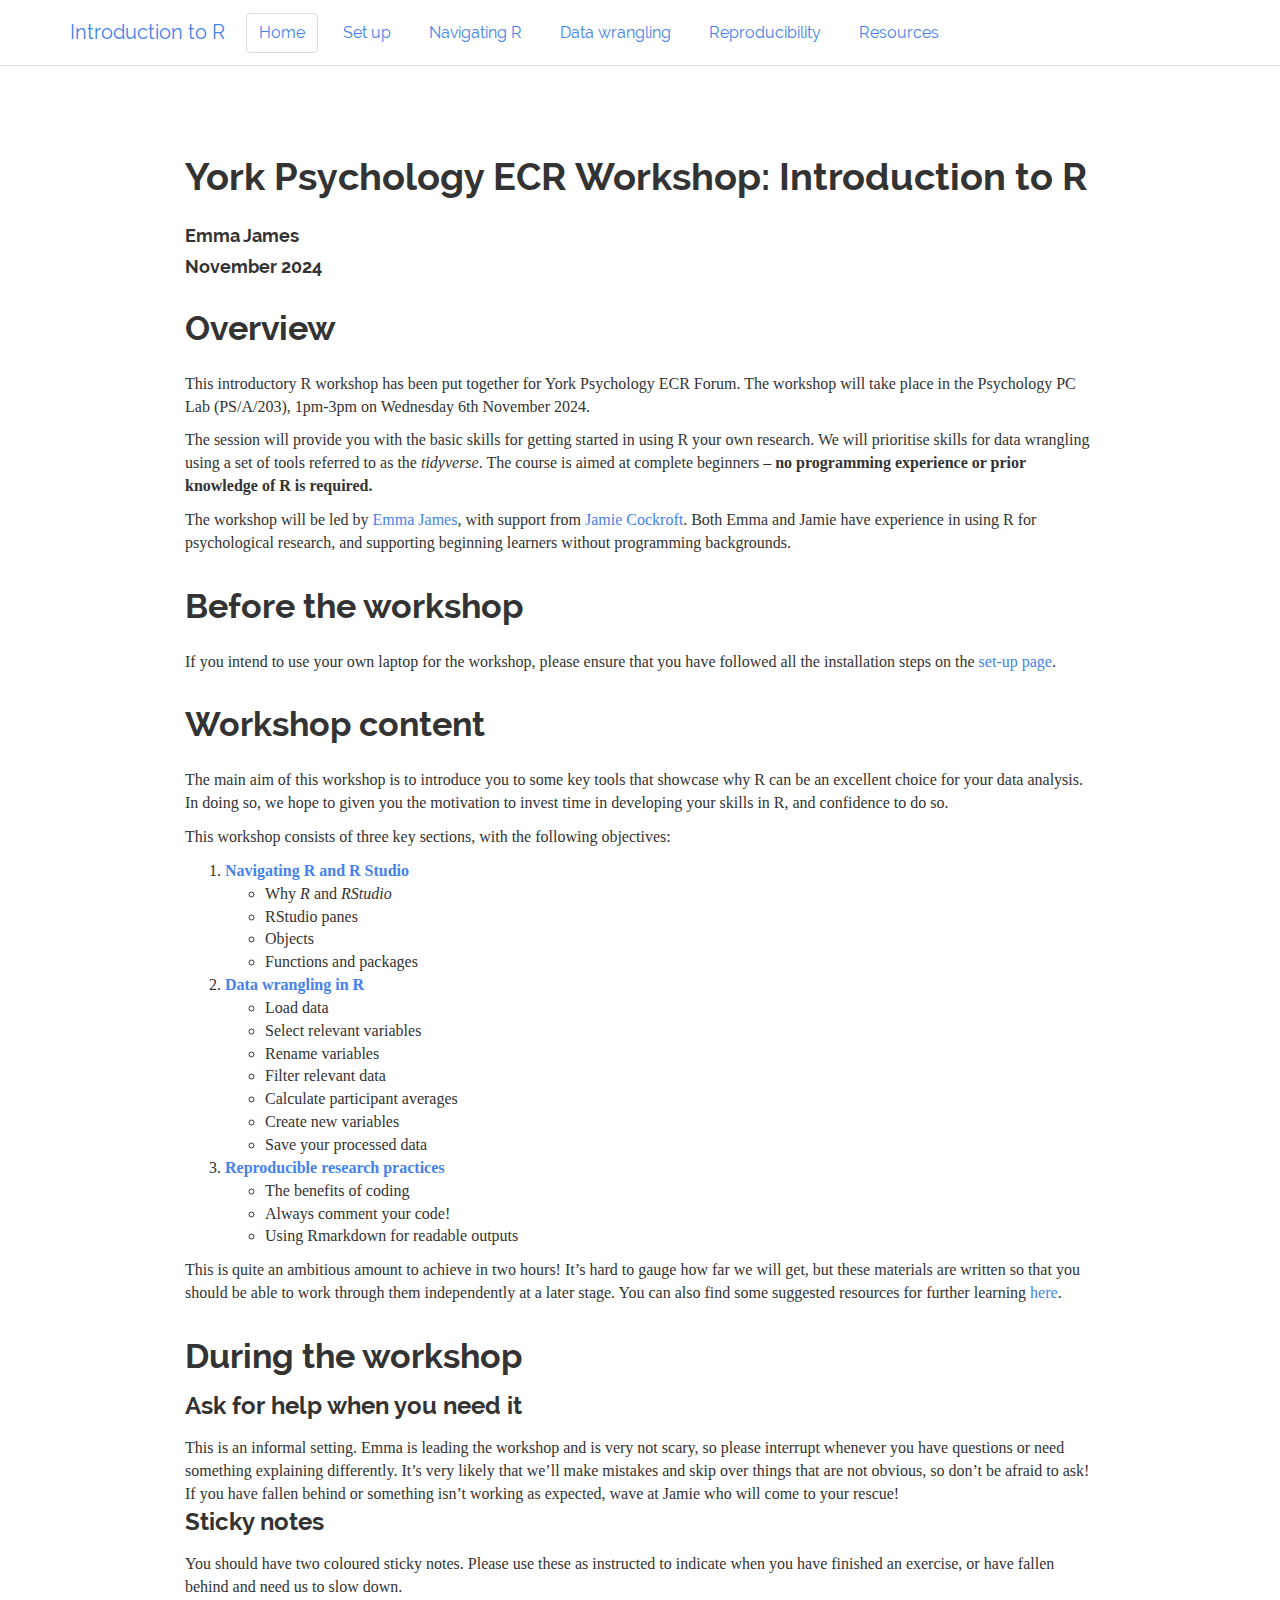
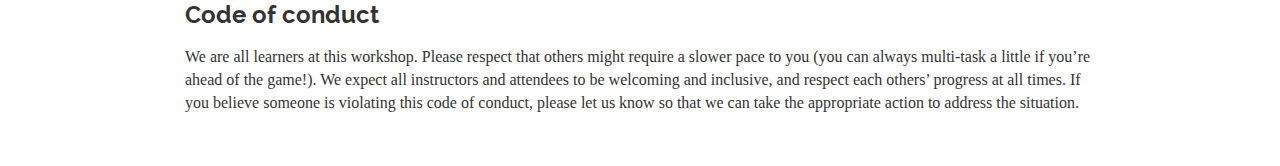
==== commit 012c664b: "edited up to data wrangling" ====
--- a/docs/index.html
+++ b/docs/index.html
@@ -11,9 +11,8 @@
 
 <meta name="author" content="Emma James" />
 
-<meta name="date" content="2024-10-30" />
-
-<title>Introduction to R - York Psychology ECR Workshop</title>
+
+<title>York Psychology ECR Workshop: Introduction to R</title>
 
 <script src="site_libs/header-attrs-2.27/header-attrs.js"></script>
 <script src="site_libs/jquery-3.6.0/jquery-3.6.0.min.js"></script>
@@ -258,6 +257,9 @@
   <a href="data_wrangling.html">Data wrangling</a>
 </li>
 <li>
+  <a href="reproducibility.html">Reproducibility</a>
+</li>
+<li>
   <a href="resources.html">Resources</a>
 </li>
       </ul>
@@ -272,10 +274,10 @@
 
 
 
-<h1 class="title toc-ignore">Introduction to R - York Psychology ECR
-Workshop</h1>
+<h1 class="title toc-ignore">York Psychology ECR Workshop: Introduction
+to R</h1>
 <h4 class="author">Emma James</h4>
-<h4 class="date">2024-10-30</h4>
+<h4 class="date">November 2024</h4>
 
 </div>
 
@@ -283,14 +285,13 @@
 <div id="overview" class="section level1">
 <h1>Overview</h1>
 <p>This introductory R workshop has been put together for York
-Psychology ECR Forum. The workshop will take place in the PC Lab
-(PS/A/203), 1pm-3pm on Wednesday 6th October 2024.</p>
-<p>The session will provide an introduction to R, providing you with the
-basic skills for getting started in using it in your own research. We
-will prioritise skills for data wrangling using a set of tools referred
-to as the <em>tidyverse</em>. The course is aimed at complete beginners
-in R – <strong>no programming experience or prior knowledge of R is
-required.</strong></p>
+Psychology ECR Forum. The workshop will take place in the Psychology PC
+Lab (PS/A/203), 1pm-3pm on Wednesday 6th November 2024.</p>
+<p>The session will provide you with the basic skills for getting
+started in using R your own research. We will prioritise skills for data
+wrangling using a set of tools referred to as the <em>tidyverse</em>.
+The course is aimed at complete beginners – <strong>no programming
+experience or prior knowledge of R is required.</strong></p>
 <p>The workshop will be led by <a
 href="https://www.york.ac.uk/psychology/staff/academicstaff/james,-emma/">Emma
 James</a>, with support from <a
@@ -301,35 +302,43 @@
 </div>
 <div id="before-the-workshop" class="section level1">
 <h1>Before the workshop</h1>
-<p>Before the workshop, please follow all the set-up steps on the set-up
-page.</p>
+<p>If you intend to use your own laptop for the workshop, please ensure
+that you have followed all the installation steps on the <a
+href="https://emljames.github.io/introR/setup.html">set-up page</a>.</p>
 </div>
 <div id="workshop-content" class="section level1">
 <h1>Workshop content</h1>
-<p>The main aim of this workshop is to introduce you to some key data
-processing tools that showcase why R can be an excellent choice for your
-data analysis. In doing so, we hope to given you the motivation to
-invest time in developing your skills in R, and confidence to do so.</p>
+<p>The main aim of this workshop is to introduce you to some key tools
+that showcase why R can be an excellent choice for your data analysis.
+In doing so, we hope to given you the motivation to invest time in
+developing your skills in R, and confidence to do so.</p>
 <p>This workshop consists of three key sections, with the following
 objectives:</p>
 <ol style="list-style-type: decimal">
-<li><strong>Navigating R and R Studio</strong>
+<li><a
+href="https://emljames.github.io/introR/navigating_R.html"><strong>Navigating
+R and R Studio</strong></a>
 <ul>
 <li>Why <em>R</em> and <em>RStudio</em></li>
 <li>RStudio panes</li>
 <li>Objects</li>
 <li>Functions and packages</li>
 </ul></li>
-<li><strong>Data wrangling in R</strong>
+<li><a
+href="https://emljames.github.io/introR/data_wrangling.html"><strong>Data
+wrangling in R</strong></a>
 <ul>
+<li>Load data</li>
 <li>Select relevant variables</li>
 <li>Rename variables</li>
 <li>Filter relevant data</li>
 <li>Calculate participant averages</li>
 <li>Create new variables</li>
-<li>Saving datasets</li>
+<li>Save your processed data</li>
 </ul></li>
-<li><strong>Reproducible research practices</strong>
+<li><a
+href="https://emljames.github.io/introR/reproducibility.html"><strong>Reproducible
+research practices</strong></a>
 <ul>
 <li>The benefits of coding</li>
 <li>Always comment your code!</li>
@@ -339,8 +348,8 @@
 <p>This is quite an ambitious amount to achieve in two hours! It’s hard
 to gauge how far we will get, but these materials are written so that
 you should be able to work through them independently at a later stage.
-You can also find some suggested resources for further learning
-here.</p>
+You can also find some suggested resources for further learning <a
+href="https://emljames.github.io/introR/resources.html">here</a>.</p>
 </div>
 <div id="during-the-workshop" class="section level1">
 <h1>During the workshop</h1>
@@ -348,10 +357,10 @@
 <h3>Ask for help when you need it</h3>
 <p>This is an informal setting. Emma is leading the workshop and is very
 not scary, so please interrupt whenever you have questions or need
-something explaining differently. It’s very likely that she’ll make
+something explaining differently. It’s very likely that we’ll make
 mistakes and skip over things that are not obvious, so don’t be afraid
 to ask! If you have fallen behind or something isn’t working as
-expected, Jamie will come to your rescue!</p>
+expected, wave at Jamie who will come to your rescue!</p>
 </div>
 <div id="sticky-notes" class="section level3">
 <h3>Sticky notes</h3>
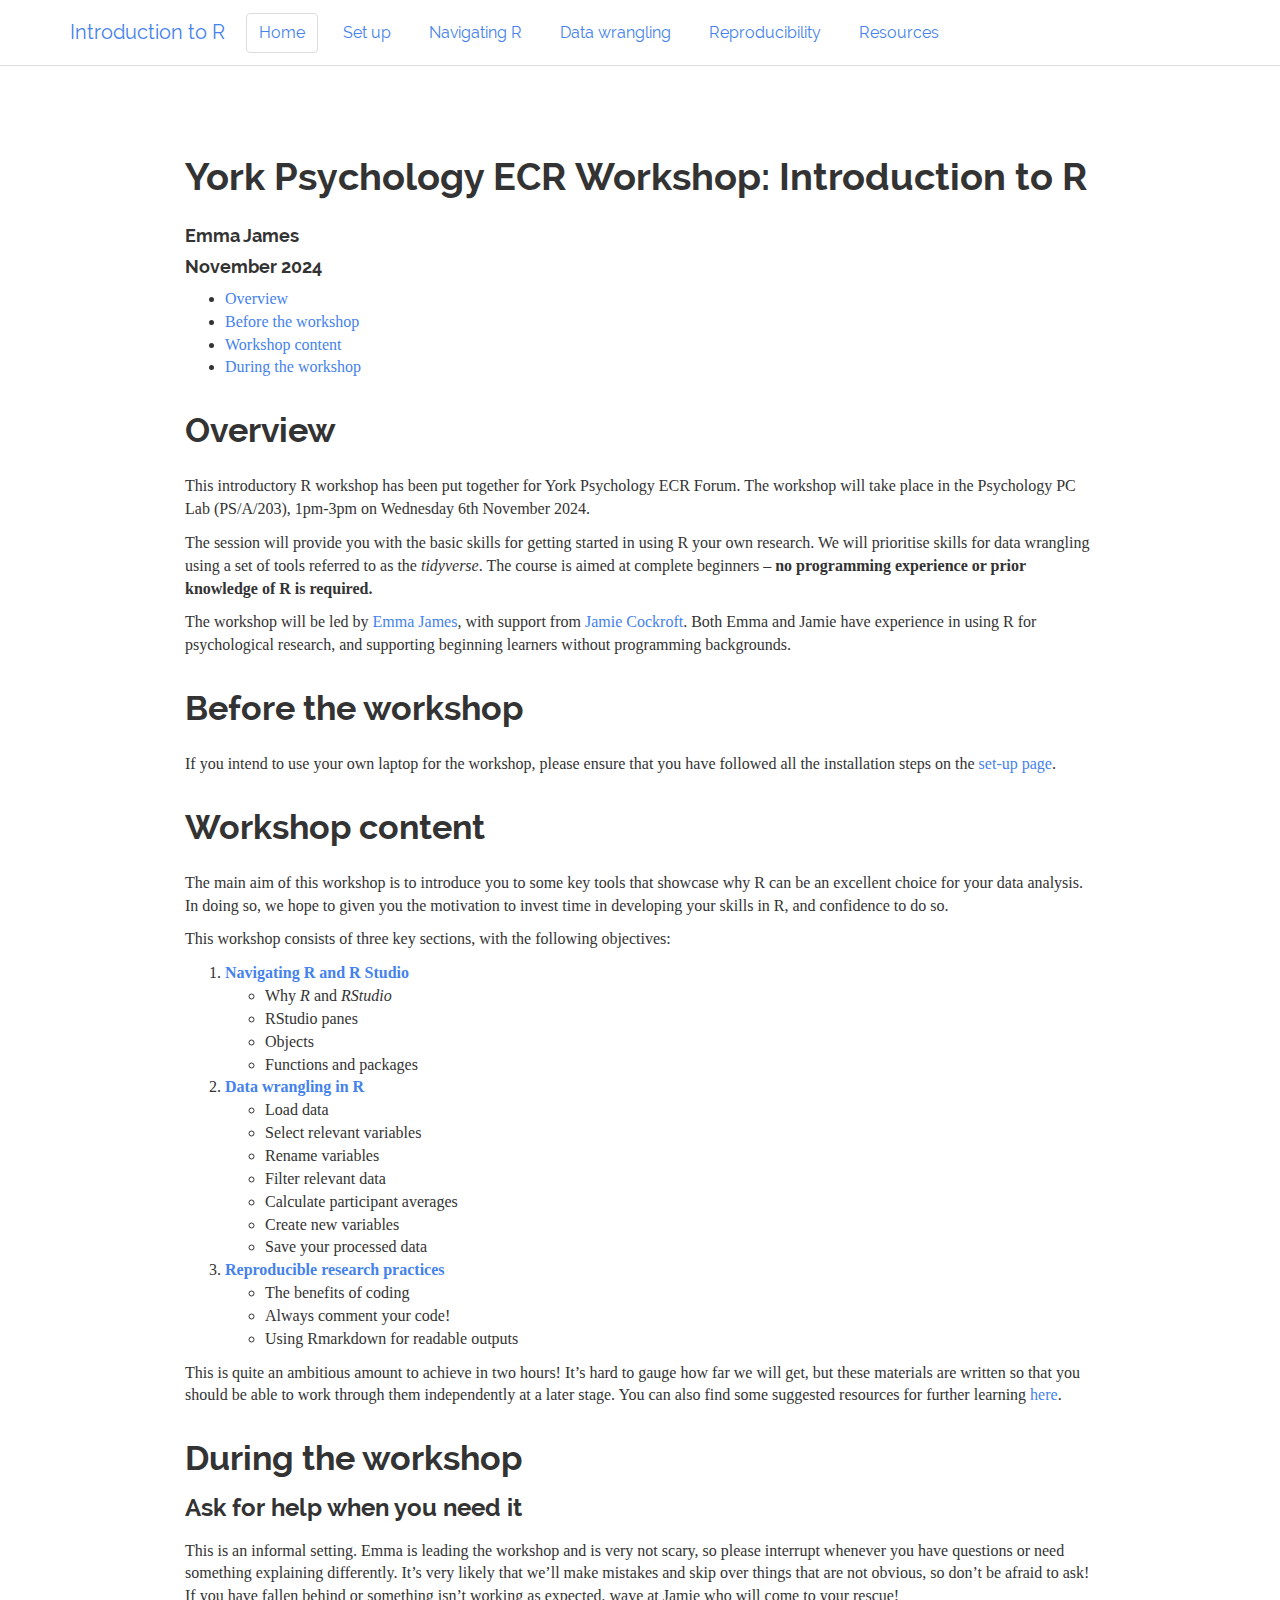
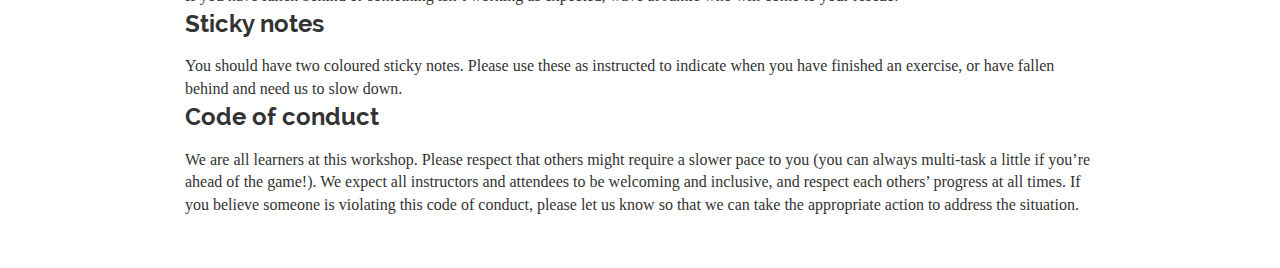
==== commit 71dd090c: "added page tocs" ====
--- a/docs/index.html
+++ b/docs/index.html
@@ -281,6 +281,17 @@
 
 </div>
 
+<div id="TOC">
+<ul>
+<li><a href="#overview" id="toc-overview">Overview</a></li>
+<li><a href="#before-the-workshop" id="toc-before-the-workshop">Before
+the workshop</a></li>
+<li><a href="#workshop-content" id="toc-workshop-content">Workshop
+content</a></li>
+<li><a href="#during-the-workshop" id="toc-during-the-workshop">During
+the workshop</a></li>
+</ul>
+</div>
 
 <div id="overview" class="section level1">
 <h1>Overview</h1>
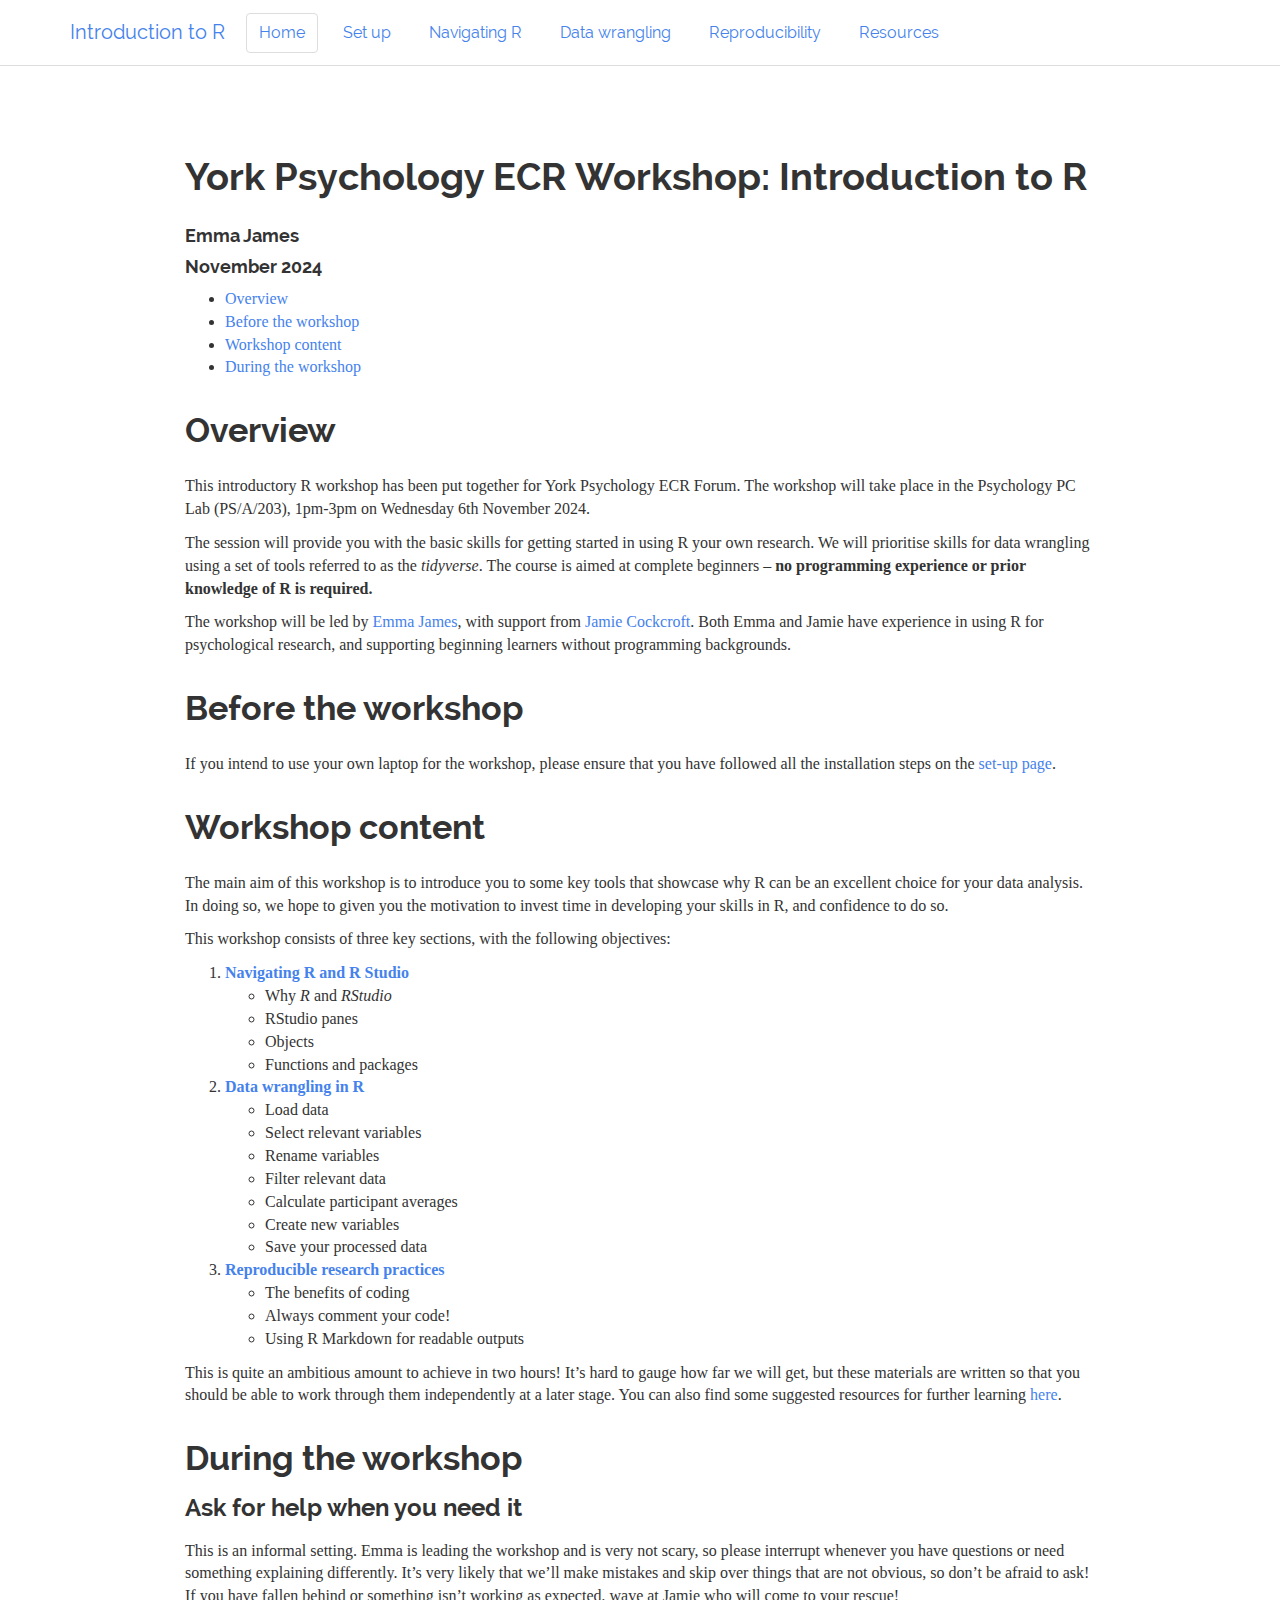
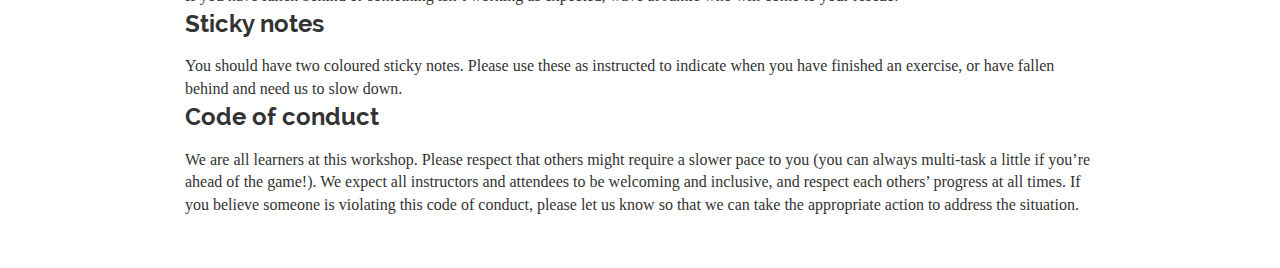
==== commit 6238e6b4: "edited typos, added reproducibility content and resources" ====
--- a/docs/index.html
+++ b/docs/index.html
@@ -307,7 +307,7 @@
 href="https://www.york.ac.uk/psychology/staff/academicstaff/james,-emma/">Emma
 James</a>, with support from <a
 href="https://www.york.ac.uk/psychology/staff/postdocs/cockcroft,-jamie/">Jamie
-Cockroft</a>. Both Emma and Jamie have experience in using R for
+Cockcroft</a>. Both Emma and Jamie have experience in using R for
 psychological research, and supporting beginning learners without
 programming backgrounds.</p>
 </div>
@@ -353,7 +353,7 @@
 <ul>
 <li>The benefits of coding</li>
 <li>Always comment your code!</li>
-<li>Using Rmarkdown for readable outputs</li>
+<li>Using R Markdown for readable outputs</li>
 </ul></li>
 </ol>
 <p>This is quite an ambitious amount to achieve in two hours! It’s hard
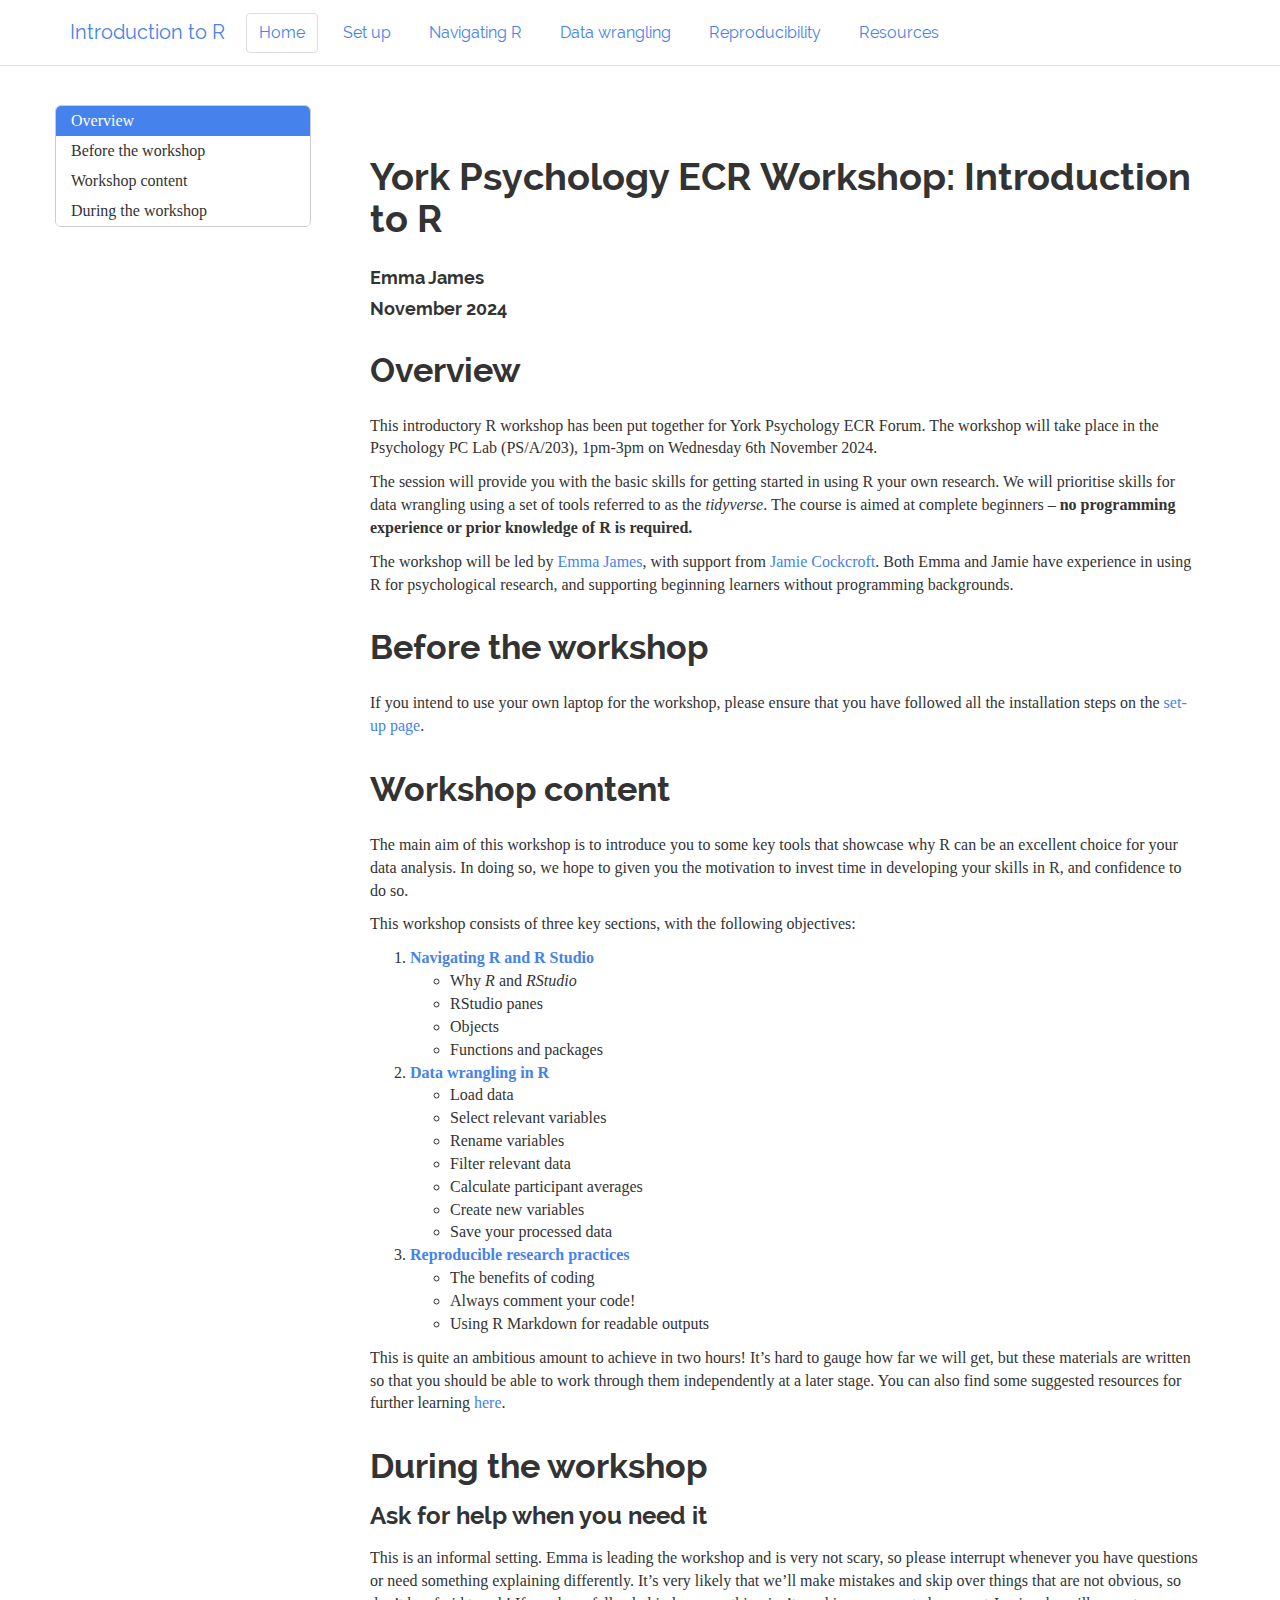
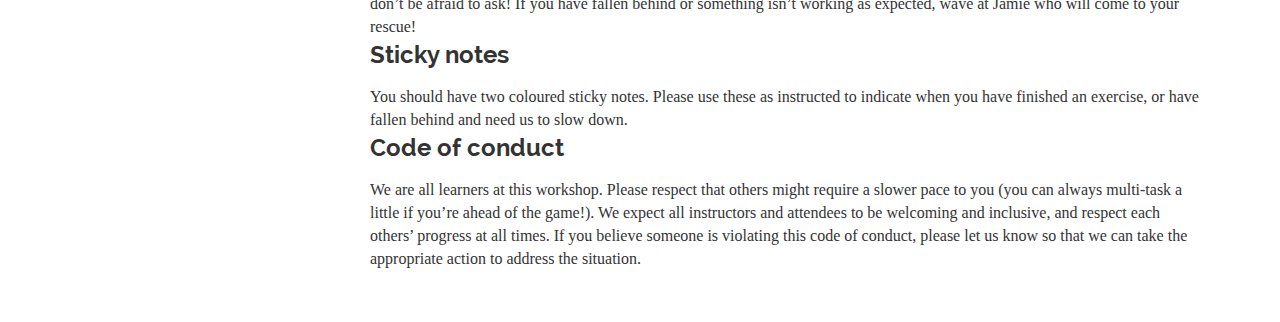
==== commit 543b7ce0: "sidebar navigation" ====
--- a/docs/index.html
+++ b/docs/index.html
@@ -30,6 +30,9 @@
        h6 {font-size: 12px;}
        code {color: inherit; background-color: rgba(0, 0, 0, 0.04);}
        pre:not([class]) { background-color: white }</style>
+<script src="site_libs/jqueryui-1.13.2/jquery-ui.min.js"></script>
+<link href="site_libs/tocify-1.9.1/jquery.tocify.css" rel="stylesheet" />
+<script src="site_libs/tocify-1.9.1/jquery.tocify.js"></script>
 <script src="site_libs/navigation-1.1/tabsets.js"></script>
 <link href="site_libs/highlightjs-9.12.0/default.css" rel="stylesheet" />
 <script src="site_libs/highlightjs-9.12.0/highlight.js"></script>
@@ -221,6 +224,69 @@
 
 
 
+<style type="text/css">
+
+#TOC {
+  margin: 25px 0px 20px 0px;
+}
+@media (max-width: 768px) {
+#TOC {
+  position: relative;
+  width: 100%;
+}
+}
+
+@media print {
+.toc-content {
+  /* see https://github.com/w3c/csswg-drafts/issues/4434 */
+  float: right;
+}
+}
+
+.toc-content {
+  padding-left: 30px;
+  padding-right: 40px;
+}
+
+div.main-container {
+  max-width: 1200px;
+}
+
+div.tocify {
+  width: 20%;
+  max-width: 260px;
+  max-height: 85%;
+}
+
+@media (min-width: 768px) and (max-width: 991px) {
+  div.tocify {
+    width: 25%;
+  }
+}
+
+@media (max-width: 767px) {
+  div.tocify {
+    width: 100%;
+    max-width: none;
+  }
+}
+
+.tocify ul, .tocify li {
+  line-height: 20px;
+}
+
+.tocify-subheader .tocify-item {
+  font-size: 0.90em;
+}
+
+.tocify .list-group-item {
+  border-radius: 0px;
+}
+
+
+</style>
+
+
 
 </head>
 
@@ -228,6 +294,16 @@
 
 
 <div class="container-fluid main-container">
+
+
+<!-- setup 3col/9col grid for toc_float and main content  -->
+<div class="row">
+<div class="col-xs-12 col-sm-4 col-md-3">
+<div id="TOC" class="tocify">
+</div>
+</div>
+
+<div class="toc-content col-xs-12 col-sm-8 col-md-9">
 
 
 
@@ -281,17 +357,6 @@
 
 </div>
 
-<div id="TOC">
-<ul>
-<li><a href="#overview" id="toc-overview">Overview</a></li>
-<li><a href="#before-the-workshop" id="toc-before-the-workshop">Before
-the workshop</a></li>
-<li><a href="#workshop-content" id="toc-workshop-content">Workshop
-content</a></li>
-<li><a href="#during-the-workshop" id="toc-during-the-workshop">During
-the workshop</a></li>
-</ul>
-</div>
 
 <div id="overview" class="section level1">
 <h1>Overview</h1>
@@ -393,6 +458,8 @@
 
 
 
+</div>
+</div>
 
 </div>
 
@@ -425,6 +492,35 @@
 
 <!-- code folding -->
 
+<script>
+$(document).ready(function ()  {
+
+    // temporarily add toc-ignore selector to headers for the consistency with Pandoc
+    $('.unlisted.unnumbered').addClass('toc-ignore')
+
+    // move toc-ignore selectors from section div to header
+    $('div.section.toc-ignore')
+        .removeClass('toc-ignore')
+        .children('h1,h2,h3,h4,h5').addClass('toc-ignore');
+
+    // establish options
+    var options = {
+      selectors: "h1,h2",
+      theme: "bootstrap3",
+      context: '.toc-content',
+      hashGenerator: function (text) {
+        return text.replace(/[.\\/?&!#<>]/g, '').replace(/\s/g, '_');
+      },
+      ignoreSelector: ".toc-ignore",
+      scrollTo: 0
+    };
+    options.showAndHide = true;
+    options.smoothScroll = true;
+
+    // tocify
+    var toc = $("#TOC").tocify(options).data("toc-tocify");
+});
+</script>
 
 <!-- dynamically load mathjax for compatibility with self-contained -->
 <script>
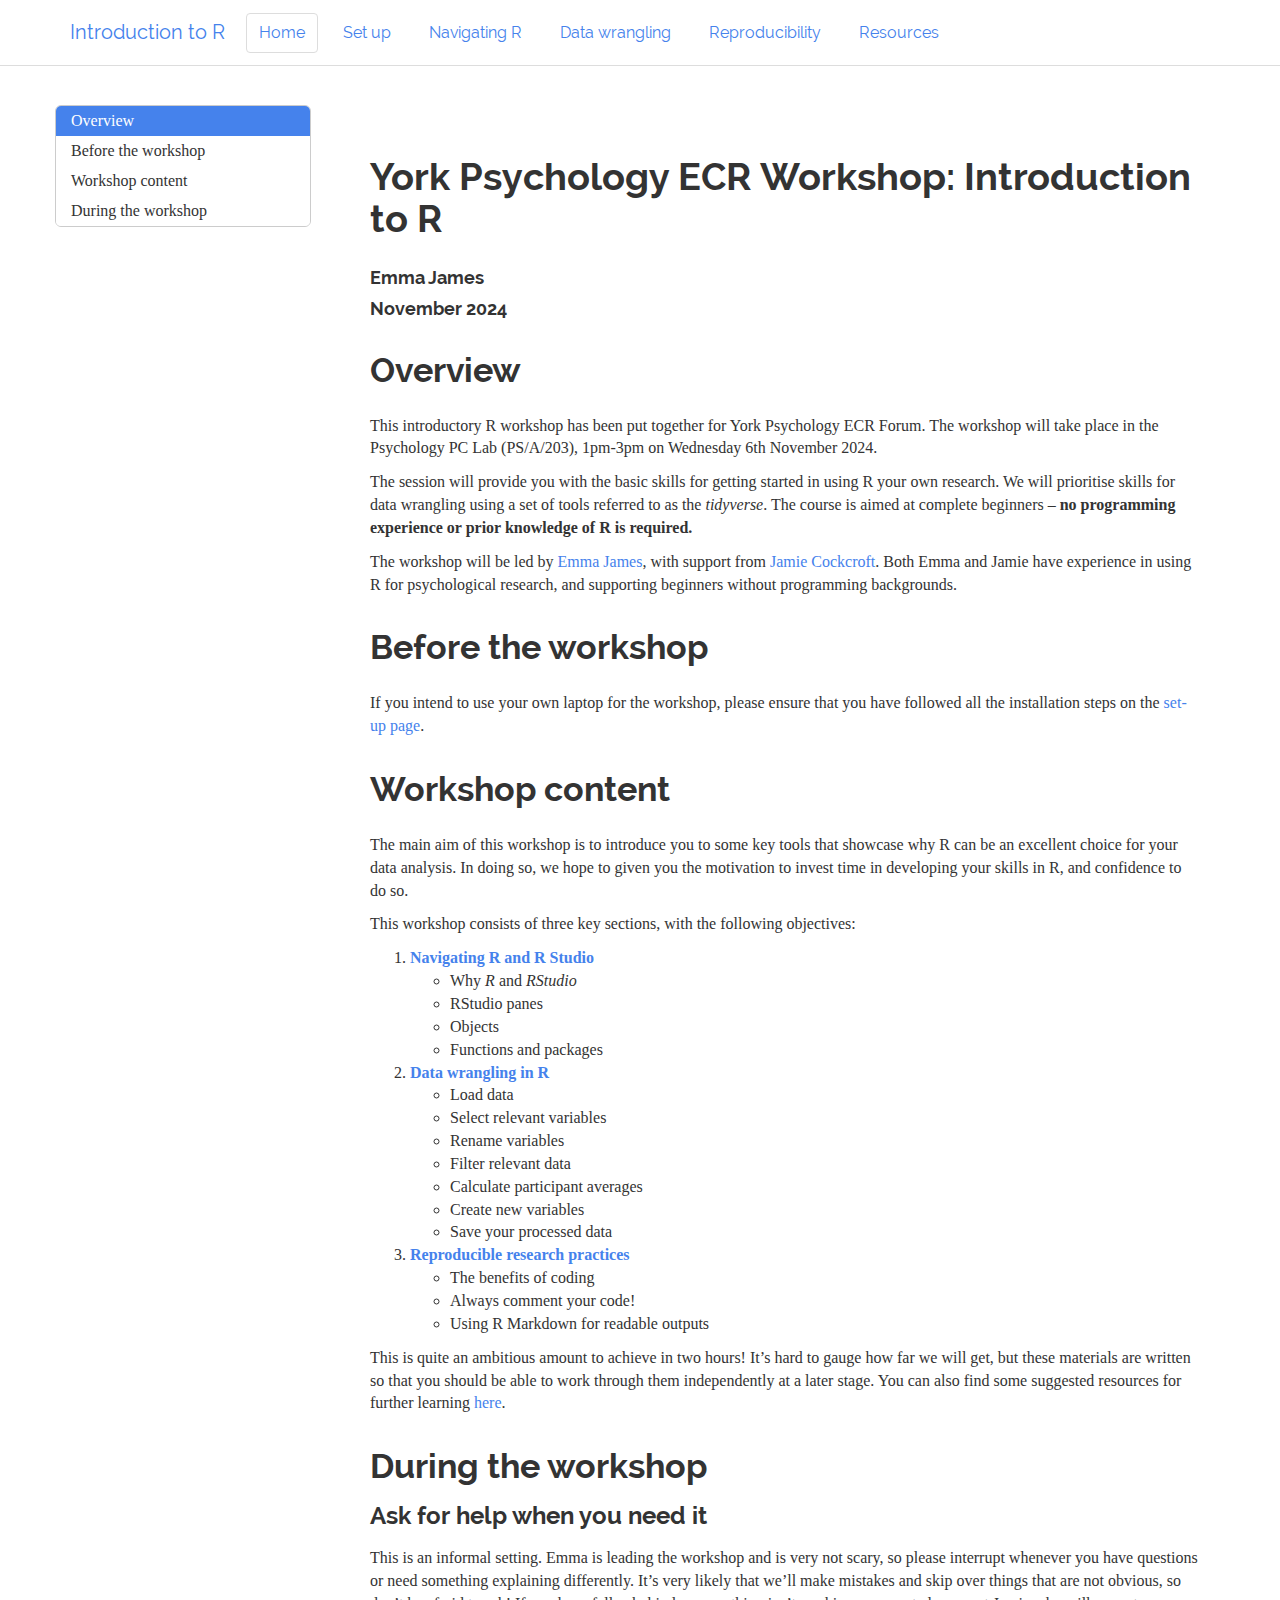
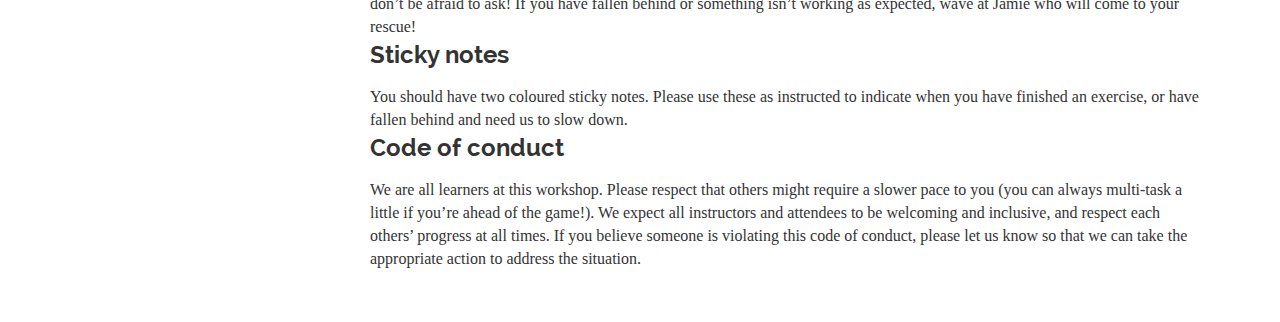
==== commit e8898f40: "edited filter example names" ====
--- a/docs/index.html
+++ b/docs/index.html
@@ -373,8 +373,8 @@
 James</a>, with support from <a
 href="https://www.york.ac.uk/psychology/staff/postdocs/cockcroft,-jamie/">Jamie
 Cockcroft</a>. Both Emma and Jamie have experience in using R for
-psychological research, and supporting beginning learners without
-programming backgrounds.</p>
+psychological research, and supporting beginners without programming
+backgrounds.</p>
 </div>
 <div id="before-the-workshop" class="section level1">
 <h1>Before the workshop</h1>
